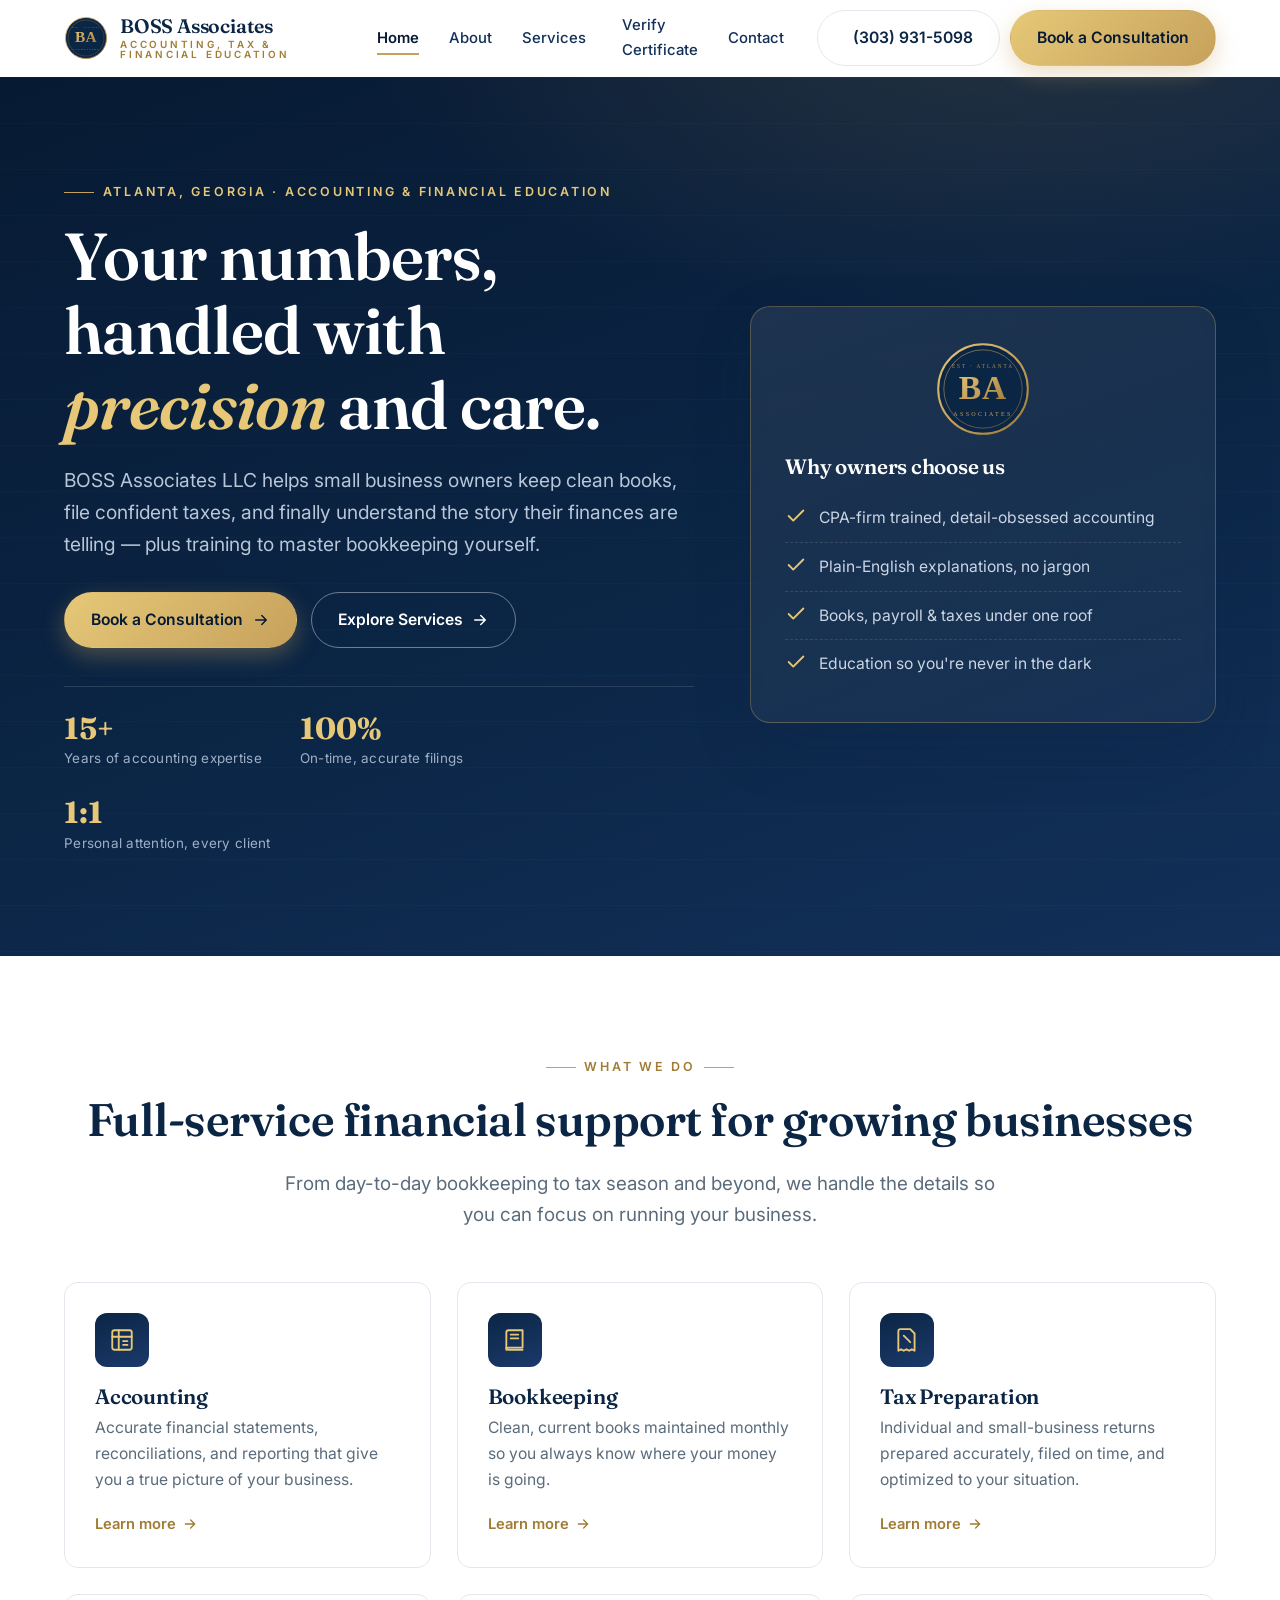
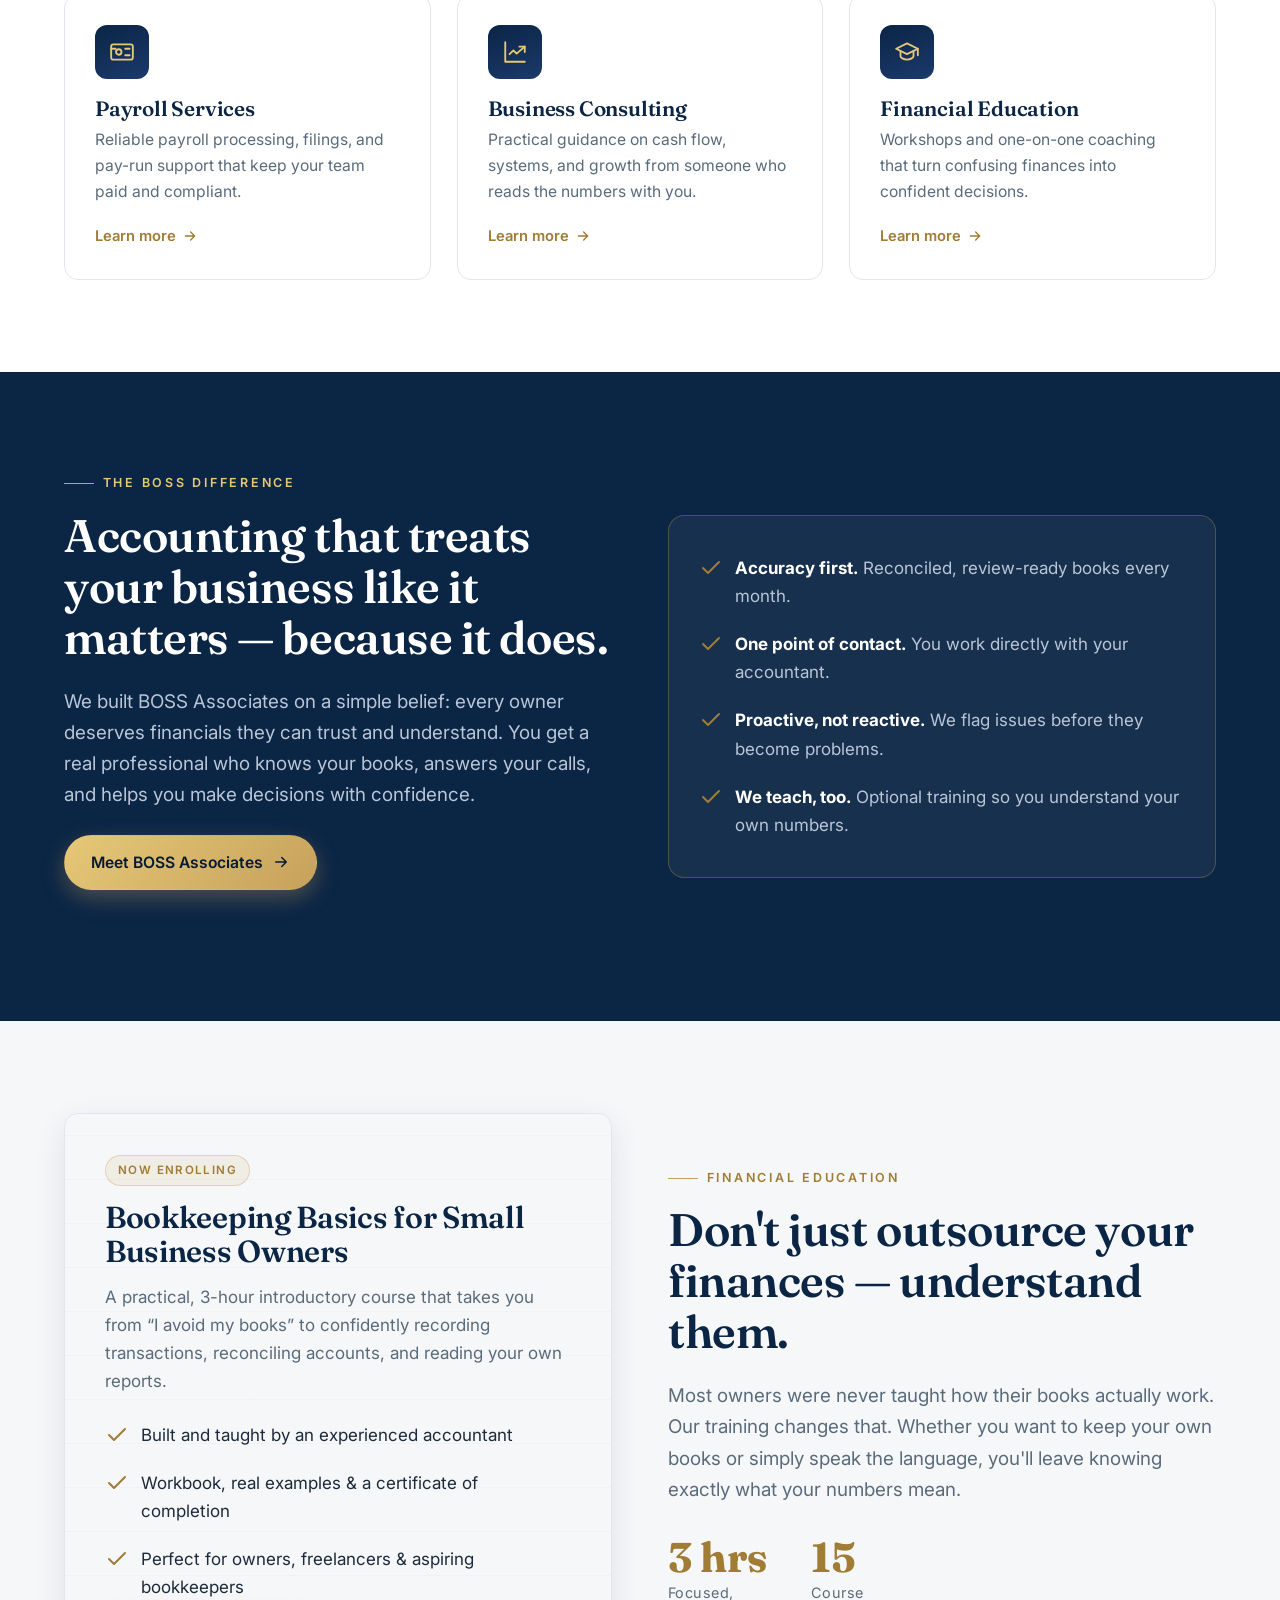
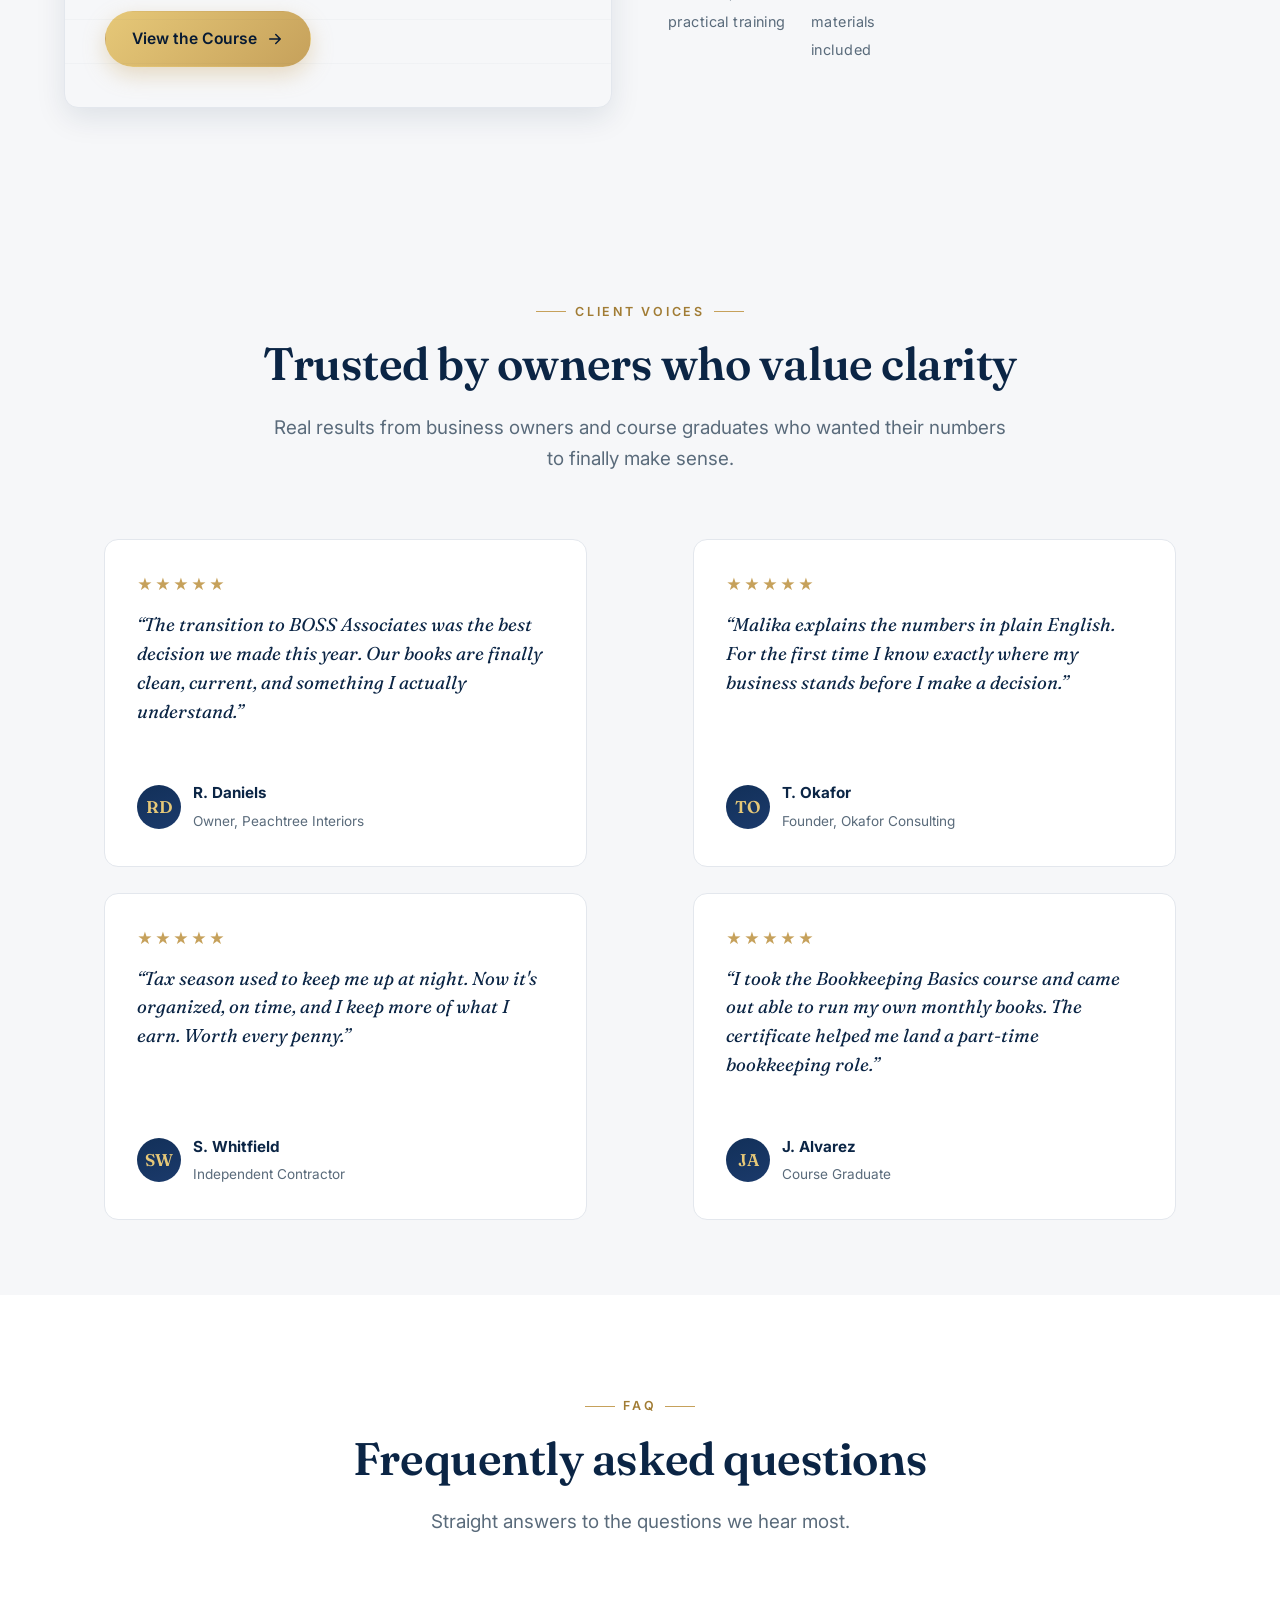
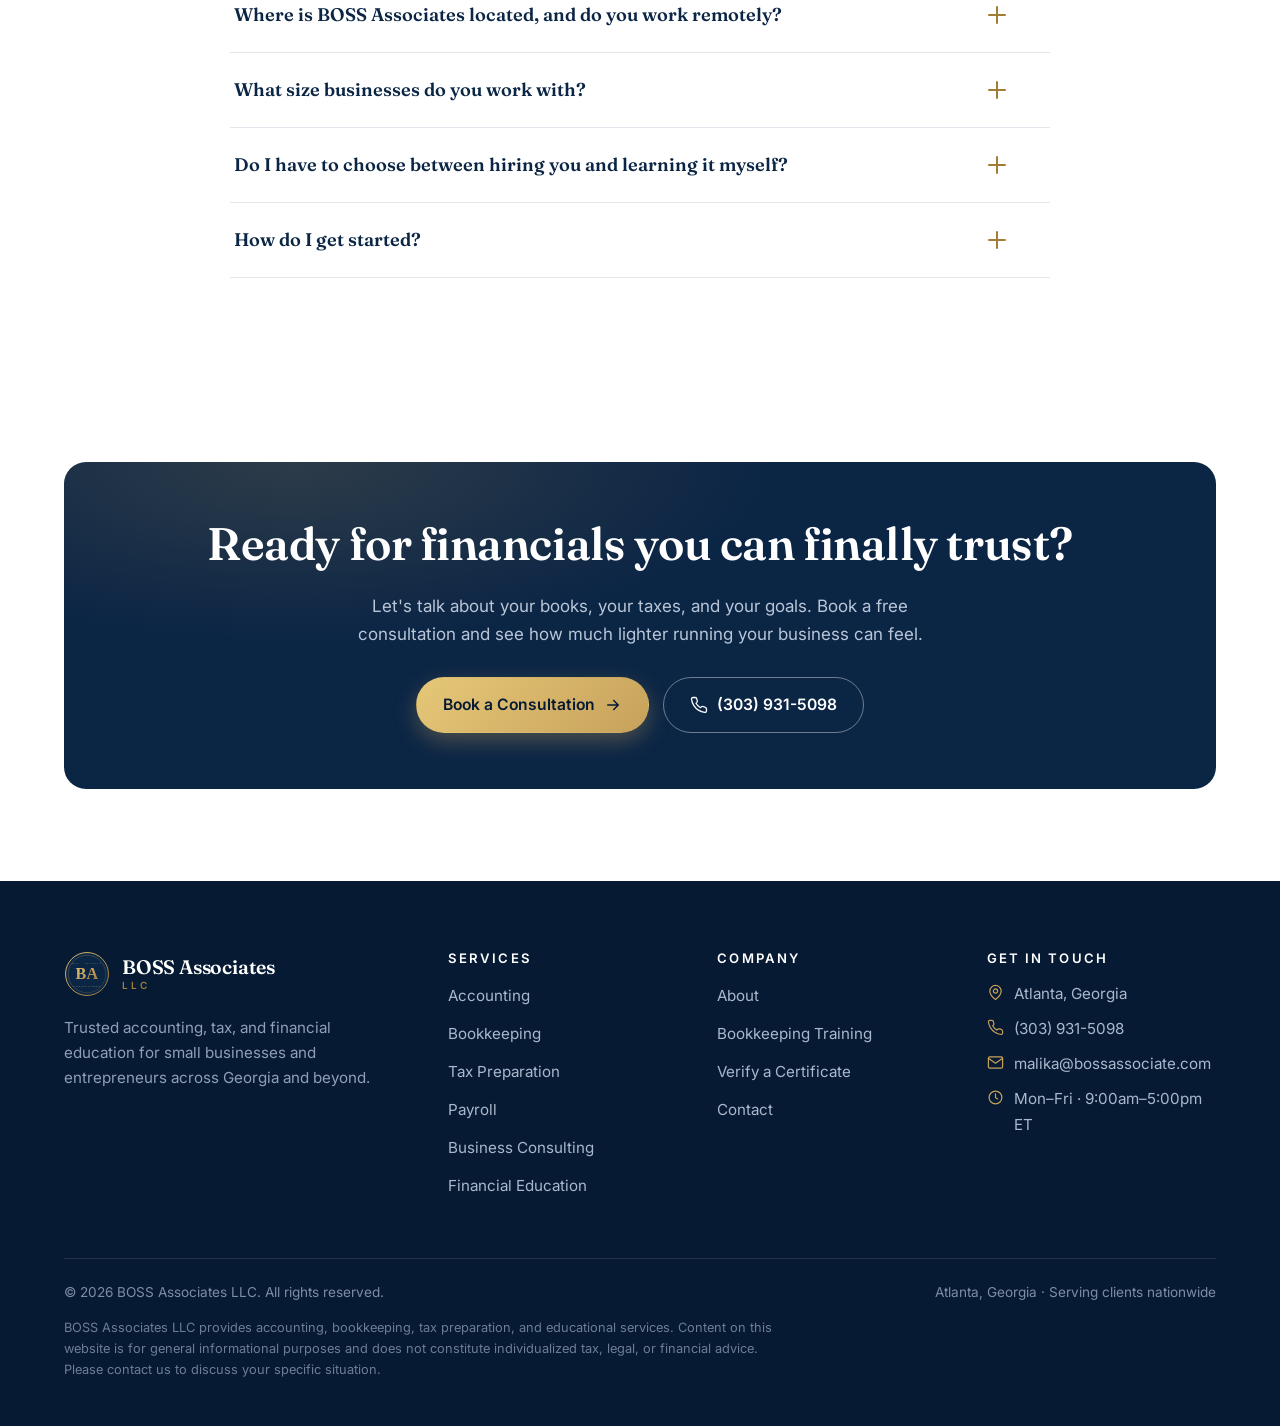
==== index.html @ b56e0b89 "Initial BOSS Associates website upload" ====
<!DOCTYPE html>
<html lang="en">
<head>
  <meta charset="UTF-8">
  <meta name="viewport" content="width=device-width, initial-scale=1">
  <title>BOSS Associates LLC | Accounting, Tax & Bookkeeping Training in Atlanta</title>
  <meta name="description" content="BOSS Associates LLC is an Atlanta-based accounting firm offering bookkeeping, tax preparation, payroll, business consulting, and hands-on bookkeeping training for small business owners.">
  <link rel="canonical" href="https://www.bossassociate.com/">
  <meta name="theme-color" content="#0B2545">
  <meta property="og:type" content="website">
  <meta property="og:site_name" content="BOSS Associates LLC">
  <meta property="og:title" content="BOSS Associates LLC | Accounting, Tax & Bookkeeping Training in Atlanta">
  <meta property="og:description" content="BOSS Associates LLC is an Atlanta-based accounting firm offering bookkeeping, tax preparation, payroll, business consulting, and hands-on bookkeeping training for small business owners.">
  <meta property="og:url" content="https://www.bossassociate.com/">
  <meta name="twitter:card" content="summary">
  <link rel="icon" href="assets/favicon.svg" type="image/svg+xml">
  <link rel="preconnect" href="https://fonts.googleapis.com">
  <link rel="preconnect" href="https://fonts.gstatic.com" crossorigin>
  <link href="https://fonts.googleapis.com/css2?family=Fraunces:ital,opsz,wght@0,9..144,400;0,9..144,500;0,9..144,600;1,9..144,500;1,9..144,600&family=Inter:wght@400;500;600;700&display=swap" rel="stylesheet">
  <link rel="stylesheet" href="css/styles.css">
  <script type="application/ld+json">{"@context":"https://schema.org","@type":"AccountingService","name":"BOSS Associates LLC","description":"Accounting, bookkeeping, tax preparation, payroll, and financial education for small businesses.","areaServed":"US","address":{"@type":"PostalAddress","addressLocality":"Atlanta","addressRegion":"GA","addressCountry":"US"},"email":"malika@bossassociate.com","telephone":"(303) 931-5098","url":"https://www.bossassociate.com","priceRange":"$$"}</script>
</head>
<body>
  <a class="skip" href="#main">Skip to content</a>
  <header class="site-header">
    <div class="wrap nav">
      <a class="brand" href="index.html" aria-label="BOSS Associates LLC home">
        <img class="brand__mark" src="assets/logo.svg" alt="">
        <span class="brand__name">BOSS Associates<span>Accounting, Tax & Financial Education</span></span>
      </a>
      <nav class="nav__links" aria-label="Primary">
        <a href="index.html" aria-current="page">Home</a>
        <a href="about.html">About</a>
        <div class="has-dropdown">
          <button class="nav__drop" aria-haspopup="true" aria-expanded="false">Services <svg viewBox="0 0 24 24" fill="none" stroke="currentColor" stroke-width="2" stroke-linecap="round" stroke-linejoin="round"><path d="m6 9 6 6 6-6"/></svg></button>
          <div class="dropdown">
            <a href="services.html"><b>All Services</b><small>Overview of everything we do</small></a><a href="tax-preparation.html"><b>Tax Preparation</b><small>Individual & small-business filing</small></a><a href="accounting.html"><b>Accounting</b><small>Statements, reconciliations, reporting</small></a><a href="bookkeeping.html"><b>Bookkeeping</b><small>Clean, current, monthly books</small></a><a href="bookkeeping-training.html"><b>Bookkeeping Training</b><small>Learn the skill yourself</small></a>
          </div>
        </div>
        <a href="certificate-verification.html">Verify Certificate</a>
        <a href="contact.html">Contact</a>
      </nav>
      <div class="nav__cta">
        <a class="btn btn--ghost" href="tel:+13039315098"><svg viewBox="0 0 24 24" fill="none" stroke="currentColor" stroke-width="1.7" stroke-linecap="round" stroke-linejoin="round"><path d="M22 16.9v3a2 2 0 0 1-2.2 2 19.8 19.8 0 0 1-8.6-3.1 19.5 19.5 0 0 1-6-6A19.8 19.8 0 0 1 2 4.2 2 2 0 0 1 4 2h3a2 2 0 0 1 2 1.7c.1.9.4 1.8.7 2.7a2 2 0 0 1-.5 2.1L8 9.6a16 16 0 0 0 6 6l1.1-1.1a2 2 0 0 1 2.1-.5c.9.3 1.8.6 2.7.7a2 2 0 0 1 1.7 2z"/></svg> (303) 931-5098</a>
        <a class="btn btn--gold" href="contact.html">Book a Consultation</a>
      </div>
      <button class="menu-btn" aria-label="Menu" aria-expanded="false"><span></span></button>
    </div>
  </header>
  <main id="main" tabindex="-1">
  <section class="hero">
    <div class="hero__grid"></div>
    <div class="wrap">
      <div class="hero__inner">
        <div>
          <span class="eyebrow hero__eyebrow reveal">Atlanta, Georgia · Accounting &amp; Financial Education</span>
          <h1 class="reveal d1">Your numbers, handled with <em>precision</em> and care.</h1>
          <p class="hero__sub reveal d2">BOSS Associates LLC helps small business owners keep clean books, file confident taxes, and finally understand the story their finances are telling &mdash; plus training to master bookkeeping yourself.</p>
          <div class="hero__cta reveal d3">
            <a class="btn btn--gold" href="contact.html">Book a Consultation <svg viewBox="0 0 24 24" fill="none" stroke="currentColor" stroke-width="2" stroke-linecap="round" stroke-linejoin="round"><path d="M5 12h14M13 6l6 6-6 6"/></svg></a>
            <a class="btn btn--outline" href="services.html">Explore Services <svg viewBox="0 0 24 24" fill="none" stroke="currentColor" stroke-width="2" stroke-linecap="round" stroke-linejoin="round"><path d="M5 12h14M13 6l6 6-6 6"/></svg></a>
          </div>
          <div class="hero__trust reveal d4">
            <div class="stat"><b>15+</b><span>Years of accounting expertise</span></div>
            <div class="stat"><b>100%</b><span>On-time, accurate filings</span></div>
            <div class="stat"><b>1:1</b><span>Personal attention, every client</span></div>
          </div>
        </div>
        <aside class="hero__card reveal d2">
          <div class="seal"><svg width="120" height="120" viewBox="0 0 120 120" fill="none" xmlns="http://www.w3.org/2000/svg" role="img" aria-label="BOSS Associates crest">
  <defs>
    <linearGradient id="goldGrad" x1="0" y1="0" x2="1" y2="1">
      <stop offset="0" stop-color="#E6C878"/>
      <stop offset="0.5" stop-color="#C6A15B"/>
      <stop offset="1" stop-color="#9C7A34"/>
    </linearGradient>
  </defs>
  <!-- Seal outer ring -->
  <circle cx="60" cy="60" r="56" fill="#0B2545"/>
  <circle cx="60" cy="60" r="56" fill="none" stroke="url(#goldGrad)" stroke-width="2.5"/>
  <circle cx="60" cy="60" r="49" fill="none" stroke="url(#goldGrad)" stroke-width="1" opacity="0.6"/>
  <!-- Ledger rule lines -->
  <line x1="24" y1="44" x2="96" y2="44" stroke="url(#goldGrad)" stroke-width="0.9" opacity="0.35"/>
  <line x1="24" y1="78" x2="96" y2="78" stroke="url(#goldGrad)" stroke-width="0.9" opacity="0.35"/>
  <!-- Monogram BA -->
  <text x="60" y="72" text-anchor="middle" font-family="Georgia, 'Times New Roman', serif" font-size="42" font-weight="700" letter-spacing="1" fill="url(#goldGrad)">BA</text>
  <!-- Microtype -->
  <text x="60" y="94" text-anchor="middle" font-family="Georgia, serif" font-size="7.5" letter-spacing="3" fill="#C6A15B">ASSOCIATES</text>
  <text x="60" y="34" text-anchor="middle" font-family="Georgia, serif" font-size="6.5" letter-spacing="2.5" fill="#C6A15B" opacity="0.85">EST · ATLANTA</text>
</svg>
</div>
          <h3>Why owners choose us</h3>
          <ul class="hero__list">
            <li><span class="tick"><svg viewBox="0 0 24 24" fill="none" stroke="currentColor" stroke-width="2" stroke-linecap="round" stroke-linejoin="round"><path d="m20 6-11 11-5-5"/></svg></span> CPA-firm trained, detail-obsessed accounting</li>
            <li><span class="tick"><svg viewBox="0 0 24 24" fill="none" stroke="currentColor" stroke-width="2" stroke-linecap="round" stroke-linejoin="round"><path d="m20 6-11 11-5-5"/></svg></span> Plain-English explanations, no jargon</li>
            <li><span class="tick"><svg viewBox="0 0 24 24" fill="none" stroke="currentColor" stroke-width="2" stroke-linecap="round" stroke-linejoin="round"><path d="m20 6-11 11-5-5"/></svg></span> Books, payroll &amp; taxes under one roof</li>
            <li><span class="tick"><svg viewBox="0 0 24 24" fill="none" stroke="currentColor" stroke-width="2" stroke-linecap="round" stroke-linejoin="round"><path d="m20 6-11 11-5-5"/></svg></span> Education so you're never in the dark</li>
          </ul>
        </aside>
      </div>
    </div>
  </section>

  <section class="section">
    <div class="wrap">
      <div class="center" style="margin-bottom:52px">
        <span class="eyebrow reveal">What We Do</span>
        <h2 class="h2 reveal d1">Full-service financial support for growing businesses</h2>
        <p class="lead reveal d2">From day-to-day bookkeeping to tax season and beyond, we handle the details so you can focus on running your business.</p>
      </div>
      <div class="grid grid-3">
        
        <a class="card reveal d1" href="accounting.html" style="display:block">
          <div class="card__icon"><svg viewBox="0 0 24 24" fill="none" stroke="currentColor" stroke-width="1.7" stroke-linecap="round" stroke-linejoin="round"><rect x="3" y="3" width="18" height="18" rx="2"/><path d="M3 9h18M9 3v18"/><path d="M13 13h4M13 16.5h4"/></svg></div>
          <h3>Accounting</h3>
          <p>Accurate financial statements, reconciliations, and reporting that give you a true picture of your business.</p>
          <span class="card__link">Learn more <svg viewBox="0 0 24 24" fill="none" stroke="currentColor" stroke-width="2" stroke-linecap="round" stroke-linejoin="round"><path d="M5 12h14M13 6l6 6-6 6"/></svg></span>
        </a>
        <a class="card reveal d2" href="bookkeeping.html" style="display:block">
          <div class="card__icon"><svg viewBox="0 0 24 24" fill="none" stroke="currentColor" stroke-width="1.7" stroke-linecap="round" stroke-linejoin="round"><path d="M4 5a2 2 0 0 1 2-2h13v16H6a2 2 0 0 0-2 2z"/><path d="M4 19a2 2 0 0 0 2 2h13"/><path d="M8 7h7M8 10.5h7"/></svg></div>
          <h3>Bookkeeping</h3>
          <p>Clean, current books maintained monthly so you always know where your money is going.</p>
          <span class="card__link">Learn more <svg viewBox="0 0 24 24" fill="none" stroke="currentColor" stroke-width="2" stroke-linecap="round" stroke-linejoin="round"><path d="M5 12h14M13 6l6 6-6 6"/></svg></span>
        </a>
        <a class="card reveal d3" href="tax-preparation.html" style="display:block">
          <div class="card__icon"><svg viewBox="0 0 24 24" fill="none" stroke="currentColor" stroke-width="1.7" stroke-linecap="round" stroke-linejoin="round"><path d="M6 2h9l4 4v16l-2.5-1.5L14 22l-2.5-1.5L9 22l-2.5-1.5L4 22V4a2 2 0 0 1 2-2z"/><path d="M9 8l6 6M9.5 8.5h.01M14.5 13.5h.01"/></svg></div>
          <h3>Tax Preparation</h3>
          <p>Individual and small-business returns prepared accurately, filed on time, and optimized to your situation.</p>
          <span class="card__link">Learn more <svg viewBox="0 0 24 24" fill="none" stroke="currentColor" stroke-width="2" stroke-linecap="round" stroke-linejoin="round"><path d="M5 12h14M13 6l6 6-6 6"/></svg></span>
        </a>
        <a class="card reveal d1" href="services.html#payroll" style="display:block">
          <div class="card__icon"><svg viewBox="0 0 24 24" fill="none" stroke="currentColor" stroke-width="1.7" stroke-linecap="round" stroke-linejoin="round"><rect x="2" y="5" width="20" height="14" rx="2"/><circle cx="9" cy="12" r="2.5"/><path d="M15 9h4M15 15h4M2 9h4"/></svg></div>
          <h3>Payroll Services</h3>
          <p>Reliable payroll processing, filings, and pay-run support that keep your team paid and compliant.</p>
          <span class="card__link">Learn more <svg viewBox="0 0 24 24" fill="none" stroke="currentColor" stroke-width="2" stroke-linecap="round" stroke-linejoin="round"><path d="M5 12h14M13 6l6 6-6 6"/></svg></span>
        </a>
        <a class="card reveal d2" href="services.html#consulting" style="display:block">
          <div class="card__icon"><svg viewBox="0 0 24 24" fill="none" stroke="currentColor" stroke-width="1.7" stroke-linecap="round" stroke-linejoin="round"><path d="M3 3v18h18"/><path d="M7 14l3.5-3.5 3 3L21 7"/><path d="M16 7h5v5"/></svg></div>
          <h3>Business Consulting</h3>
          <p>Practical guidance on cash flow, systems, and growth from someone who reads the numbers with you.</p>
          <span class="card__link">Learn more <svg viewBox="0 0 24 24" fill="none" stroke="currentColor" stroke-width="2" stroke-linecap="round" stroke-linejoin="round"><path d="M5 12h14M13 6l6 6-6 6"/></svg></span>
        </a>
        <a class="card reveal d3" href="services.html#education" style="display:block">
          <div class="card__icon"><svg viewBox="0 0 24 24" fill="none" stroke="currentColor" stroke-width="1.7" stroke-linecap="round" stroke-linejoin="round"><path d="M22 9 12 4 2 9l10 5 10-5z"/><path d="M6 11v5c0 1 2.5 3 6 3s6-2 6-3v-5"/><path d="M22 9v6"/></svg></div>
          <h3>Financial Education</h3>
          <p>Workshops and one-on-one coaching that turn confusing finances into confident decisions.</p>
          <span class="card__link">Learn more <svg viewBox="0 0 24 24" fill="none" stroke="currentColor" stroke-width="2" stroke-linecap="round" stroke-linejoin="round"><path d="M5 12h14M13 6l6 6-6 6"/></svg></span>
        </a>
      </div>
    </div>
  </section>

  <section class="section section--navy">
    <div class="wrap">
      <div class="split">
        <div class="reveal">
          <span class="eyebrow">The BOSS Difference</span>
          <h2 class="h2">Accounting that treats your business like it matters &mdash; because it does.</h2>
          <p class="lead">We built BOSS Associates on a simple belief: every owner deserves financials they can trust and understand. You get a real professional who knows your books, answers your calls, and helps you make decisions with confidence.</p>
          <div class="hero__cta" style="margin-top:1.5rem">
            <a class="btn btn--gold" href="about.html">Meet BOSS Associates <svg viewBox="0 0 24 24" fill="none" stroke="currentColor" stroke-width="2" stroke-linecap="round" stroke-linejoin="round"><path d="M5 12h14M13 6l6 6-6 6"/></svg></a>
          </div>
        </div>
        <ul class="checklist reveal d2" style="background:rgba(255,255,255,.05);border:1px solid rgba(198,161,91,.3);border-radius:16px;padding:28px 30px">
          <li><span class="tick"><svg viewBox="0 0 24 24" fill="none" stroke="currentColor" stroke-width="2" stroke-linecap="round" stroke-linejoin="round"><path d="m20 6-11 11-5-5"/></svg></span><span><b style="color:#fff">Accuracy first.</b> <span style="color:#B9C6D8">Reconciled, review-ready books every month.</span></span></li>
          <li><span class="tick"><svg viewBox="0 0 24 24" fill="none" stroke="currentColor" stroke-width="2" stroke-linecap="round" stroke-linejoin="round"><path d="m20 6-11 11-5-5"/></svg></span><span><b style="color:#fff">One point of contact.</b> <span style="color:#B9C6D8">You work directly with your accountant.</span></span></li>
          <li><span class="tick"><svg viewBox="0 0 24 24" fill="none" stroke="currentColor" stroke-width="2" stroke-linecap="round" stroke-linejoin="round"><path d="m20 6-11 11-5-5"/></svg></span><span><b style="color:#fff">Proactive, not reactive.</b> <span style="color:#B9C6D8">We flag issues before they become problems.</span></span></li>
          <li><span class="tick"><svg viewBox="0 0 24 24" fill="none" stroke="currentColor" stroke-width="2" stroke-linecap="round" stroke-linejoin="round"><path d="m20 6-11 11-5-5"/></svg></span><span><b style="color:#fff">We teach, too.</b> <span style="color:#B9C6D8">Optional training so you understand your own numbers.</span></span></li>
        </ul>
      </div>
    </div>
  </section>

  <section class="section section--gray">
    <div class="wrap">
      <div class="split">
        <div class="media-frame reveal">
          <span class="tag">Now Enrolling</span>
          <h3 class="h2" style="font-size:1.9rem">Bookkeeping Basics for Small Business Owners</h3>
          <p style="color:var(--muted)">A practical, 3-hour introductory course that takes you from &ldquo;I avoid my books&rdquo; to confidently recording transactions, reconciling accounts, and reading your own reports.</p>
          <ul class="checklist">
            <li><span class="tick"><svg viewBox="0 0 24 24" fill="none" stroke="currentColor" stroke-width="2" stroke-linecap="round" stroke-linejoin="round"><path d="m20 6-11 11-5-5"/></svg></span> Built and taught by an experienced accountant</li>
            <li><span class="tick"><svg viewBox="0 0 24 24" fill="none" stroke="currentColor" stroke-width="2" stroke-linecap="round" stroke-linejoin="round"><path d="m20 6-11 11-5-5"/></svg></span> Workbook, real examples &amp; a certificate of completion</li>
            <li><span class="tick"><svg viewBox="0 0 24 24" fill="none" stroke="currentColor" stroke-width="2" stroke-linecap="round" stroke-linejoin="round"><path d="m20 6-11 11-5-5"/></svg></span> Perfect for owners, freelancers &amp; aspiring bookkeepers</li>
          </ul>
          <a class="btn btn--gold" href="bookkeeping-training.html">View the Course <svg viewBox="0 0 24 24" fill="none" stroke="currentColor" stroke-width="2" stroke-linecap="round" stroke-linejoin="round"><path d="M5 12h14M13 6l6 6-6 6"/></svg></a>
        </div>
        <div class="reveal d2">
          <span class="eyebrow">Financial Education</span>
          <h2 class="h2">Don't just outsource your finances &mdash; understand them.</h2>
          <p class="lead">Most owners were never taught how their books actually work. Our training changes that. Whether you want to keep your own books or simply speak the language, you'll leave knowing exactly what your numbers mean.</p>
          <div class="statband" style="margin-top:2rem;text-align:left">
            <div class="stat"><b style="color:var(--gold-deep)">3 hrs</b><span style="color:var(--muted)">Focused, practical training</span></div>
            <div class="stat"><b style="color:var(--gold-deep)">15</b><span style="color:var(--muted)">Course materials included</span></div>
          </div>
        </div>
      </div>
    </div>
  </section>

  
  <section class="section section--gray">
    <div class="wrap">
      <div class="center" style="margin-bottom:48px">
        <span class="eyebrow reveal">Client Voices</span>
        <h2 class="h2 reveal d1">Trusted by owners who value clarity</h2>
        <p class="lead reveal d2">Real results from business owners and course graduates who wanted their numbers to finally make sense.</p>
      </div>
      <div class="grid grid-2">
        
        <figure class="quote reveal d1">
          <div class="stars" aria-label="5 out of 5 stars">★★★★★</div>
          <blockquote>&ldquo;The transition to BOSS Associates was the best decision we made this year. Our books are finally clean, current, and something I actually understand.&rdquo;</blockquote>
          <figcaption>
            <span class="avatar">RD</span>
            <span class="who"><b>R. Daniels</b><span>Owner, Peachtree Interiors</span></span>
          </figcaption>
        </figure>
        <figure class="quote reveal d2">
          <div class="stars" aria-label="5 out of 5 stars">★★★★★</div>
          <blockquote>&ldquo;Malika explains the numbers in plain English. For the first time I know exactly where my business stands before I make a decision.&rdquo;</blockquote>
          <figcaption>
            <span class="avatar">TO</span>
            <span class="who"><b>T. Okafor</b><span>Founder, Okafor Consulting</span></span>
          </figcaption>
        </figure>
        <figure class="quote reveal d3">
          <div class="stars" aria-label="5 out of 5 stars">★★★★★</div>
          <blockquote>&ldquo;Tax season used to keep me up at night. Now it's organized, on time, and I keep more of what I earn. Worth every penny.&rdquo;</blockquote>
          <figcaption>
            <span class="avatar">SW</span>
            <span class="who"><b>S. Whitfield</b><span>Independent Contractor</span></span>
          </figcaption>
        </figure>
        <figure class="quote reveal d4">
          <div class="stars" aria-label="5 out of 5 stars">★★★★★</div>
          <blockquote>&ldquo;I took the Bookkeeping Basics course and came out able to run my own monthly books. The certificate helped me land a part-time bookkeeping role.&rdquo;</blockquote>
          <figcaption>
            <span class="avatar">JA</span>
            <span class="who"><b>J. Alvarez</b><span>Course Graduate</span></span>
          </figcaption>
        </figure>
      </div>
    </div>
  </section>

  
  <section class="section">
    <div class="wrap">
      <div class="center" style="margin-bottom:40px">
        <span class="eyebrow reveal">FAQ</span>
        <h2 class="h2 reveal d1">Frequently asked questions</h2>
        <p class="lead reveal d2">Straight answers to the questions we hear most.</p>
      </div>
      <div class="faq reveal d1">
        
        <details class="faq__item reveal">
          <summary class="faq__q">Where is BOSS Associates located, and do you work remotely?<span class="plus" aria-hidden="true"></span></summary>
          <div class="faq__a"><p>We're based in Atlanta, Georgia, and serve clients both locally and nationwide. Most bookkeeping, accounting, and tax work is handled securely online, with calls and video meetings whenever you'd like to talk things through.</p></div>
        </details>
        <details class="faq__item reveal">
          <summary class="faq__q">What size businesses do you work with?<span class="plus" aria-hidden="true"></span></summary>
          <div class="faq__a"><p>We specialize in small businesses, solo entrepreneurs, freelancers, and contractors. If you're just getting organized or you've outgrown doing it yourself, we can meet you where you are.</p></div>
        </details>
        <details class="faq__item reveal">
          <summary class="faq__q">Do I have to choose between hiring you and learning it myself?<span class="plus" aria-hidden="true"></span></summary>
          <div class="faq__a"><p>Not at all. Many clients hire us for their books and taxes while also taking our training so they understand what's happening. You can do one, the other, or both.</p></div>
        </details>
        <details class="faq__item reveal">
          <summary class="faq__q">How do I get started?<span class="plus" aria-hidden="true"></span></summary>
          <div class="faq__a"><p>Book a consultation and we'll talk through your situation, what you need, and how we can help. There's no obligation &mdash; just a clear next step.</p></div>
        </details>
      </div>
    </div>
  </section>

  
  <section class="section">
    <div class="wrap">
      <div class="ctaband reveal">
        <h2 class="h2">Ready for financials you can finally trust?</h2>
        <p>Let's talk about your books, your taxes, and your goals. Book a free consultation and see how much lighter running your business can feel.</p>
        <div class="btnrow">
          <a class="btn btn--gold" href="contact.html">Book a Consultation <svg viewBox="0 0 24 24" fill="none" stroke="currentColor" stroke-width="2" stroke-linecap="round" stroke-linejoin="round"><path d="M5 12h14M13 6l6 6-6 6"/></svg></a>
          <a class="btn btn--outline" href="tel:+13039315098"><svg viewBox="0 0 24 24" fill="none" stroke="currentColor" stroke-width="1.7" stroke-linecap="round" stroke-linejoin="round"><path d="M22 16.9v3a2 2 0 0 1-2.2 2 19.8 19.8 0 0 1-8.6-3.1 19.5 19.5 0 0 1-6-6A19.8 19.8 0 0 1 2 4.2 2 2 0 0 1 4 2h3a2 2 0 0 1 2 1.7c.1.9.4 1.8.7 2.7a2 2 0 0 1-.5 2.1L8 9.6a16 16 0 0 0 6 6l1.1-1.1a2 2 0 0 1 2.1-.5c.9.3 1.8.6 2.7.7a2 2 0 0 1 1.7 2z"/></svg> (303) 931-5098</a>
        </div>
      </div>
    </div>
  </section>
  
  </main>
  <footer class="site-footer">
    <div class="wrap">
      <div class="footer-grid">
        <div>
          <div class="fbrand">
            <img class="mark" src="assets/logo.svg" alt="">
            <span class="brand__name">BOSS Associates<span>LLC</span></span>
          </div>
          <p class="fdesc">Trusted accounting, tax, and financial education for small businesses and entrepreneurs across Georgia and beyond.</p>
        </div>
        <div>
          <h4>Services</h4>
          <ul>
            <li><a href="accounting.html">Accounting</a></li>
            <li><a href="bookkeeping.html">Bookkeeping</a></li>
            <li><a href="tax-preparation.html">Tax Preparation</a></li>
            <li><a href="services.html#payroll">Payroll</a></li>
            <li><a href="services.html#consulting">Business Consulting</a></li>
            <li><a href="services.html#education">Financial Education</a></li>
          </ul>
        </div>
        <div>
          <h4>Company</h4>
          <ul>
            <li><a href="about.html">About</a></li>
            <li><a href="bookkeeping-training.html">Bookkeeping Training</a></li>
            <li><a href="certificate-verification.html">Verify a Certificate</a></li>
            <li><a href="contact.html">Contact</a></li>
          </ul>
        </div>
        <div>
          <h4>Get in touch</h4>
          <ul class="fcontact">
            <li><svg viewBox="0 0 24 24" fill="none" stroke="currentColor" stroke-width="1.7" stroke-linecap="round" stroke-linejoin="round"><path d="M20 10c0 6-8 12-8 12s-8-6-8-12a8 8 0 0 1 16 0z"/><circle cx="12" cy="10" r="3"/></svg><span>Atlanta, Georgia</span></li>
            <li><svg viewBox="0 0 24 24" fill="none" stroke="currentColor" stroke-width="1.7" stroke-linecap="round" stroke-linejoin="round"><path d="M22 16.9v3a2 2 0 0 1-2.2 2 19.8 19.8 0 0 1-8.6-3.1 19.5 19.5 0 0 1-6-6A19.8 19.8 0 0 1 2 4.2 2 2 0 0 1 4 2h3a2 2 0 0 1 2 1.7c.1.9.4 1.8.7 2.7a2 2 0 0 1-.5 2.1L8 9.6a16 16 0 0 0 6 6l1.1-1.1a2 2 0 0 1 2.1-.5c.9.3 1.8.6 2.7.7a2 2 0 0 1 1.7 2z"/></svg><a href="tel:+13039315098">(303) 931-5098</a></li>
            <li><svg viewBox="0 0 24 24" fill="none" stroke="currentColor" stroke-width="1.7" stroke-linecap="round" stroke-linejoin="round"><rect x="2" y="4" width="20" height="16" rx="2"/><path d="m2 6 10 7L22 6"/></svg><a href="mailto:malika@bossassociate.com">malika@bossassociate.com</a></li>
            <li><svg viewBox="0 0 24 24" fill="none" stroke="currentColor" stroke-width="1.7" stroke-linecap="round" stroke-linejoin="round"><circle cx="12" cy="12" r="9"/><path d="M12 7v5l3 2"/></svg><span>Mon–Fri · 9:00am–5:00pm ET</span></li>
          </ul>
        </div>
      </div>
      <div class="footer-bottom">
        <span>&copy; <span id="year">2026</span> BOSS Associates LLC. All rights reserved.</span>
        <span>Atlanta, Georgia · Serving clients nationwide</span>
      </div>
      <p class="disclaimer">BOSS Associates LLC provides accounting, bookkeeping, tax preparation, and educational services. Content on this website is for general informational purposes and does not constitute individualized tax, legal, or financial advice. Please contact us to discuss your specific situation.</p>
    </div>
  </footer>
  <script src="js/main.js"></script>
</body>
</html>
---- css/styles.css ----
/* =========================================================
   BOSS Associates LLC — Design System
   Palette: Navy / Gold / White / Light Gray
   Type: Fraunces (display) + Inter (body/UI)
   ========================================================= */

:root {
  /* Navy */
  --navy-900: #071A33;
  --navy-800: #0B2545;   /* primary */
  --navy-700: #123059;
  --navy-600: #1B3A6B;
  --ink:      #1C2A3A;   /* body text on light */

  /* Gold */
  --gold:      #C6A15B;
  --gold-lite: #E6C878;
  --gold-deep: #A17C34;  /* gold text on white (AA-ish) */

  /* Neutrals */
  --white:   #FFFFFF;
  --gray-50: #F6F7F9;
  --gray-100:#EEF1F5;
  --gray-200:#E3E7ED;
  --border:  #E3E7ED;
  --muted:   #5A6B7B;

  /* Type */
  --font-display: "Fraunces", Georgia, "Times New Roman", serif;
  --font-body: "Inter", -apple-system, BlinkMacSystemFont, "Segoe UI", Roboto, sans-serif;

  /* Layout */
  --wrap: 1200px;
  --wrap-narrow: 860px;
  --radius: 14px;
  --radius-sm: 10px;
  --shadow-sm: 0 1px 2px rgba(11,37,69,.06), 0 4px 14px rgba(11,37,69,.05);
  --shadow-md: 0 10px 30px rgba(11,37,69,.10);
  --shadow-lg: 0 24px 60px rgba(11,37,69,.16);
  --ease: cubic-bezier(.22,.61,.36,1);

  --header-h: 76px;
}

/* ---------- Reset ---------- */
*,*::before,*::after { box-sizing: border-box; }
html { scroll-behavior: smooth; -webkit-text-size-adjust: 100%; }
@media (prefers-reduced-motion: reduce) {
  html { scroll-behavior: auto; }
  *,*::before,*::after { animation-duration:.001ms !important; animation-iteration-count:1 !important; transition-duration:.001ms !important; }
}
body {
  margin: 0;
  font-family: var(--font-body);
  color: var(--ink);
  background: var(--white);
  line-height: 1.65;
  font-size: 17px;
  -webkit-font-smoothing: antialiased;
  text-rendering: optimizeLegibility;
}
img, svg { max-width: 100%; display: block; }
a { color: inherit; text-decoration: none; }
button { font-family: inherit; cursor: pointer; }
ul { margin: 0; padding: 0; list-style: none; }
h1,h2,h3,h4 { font-family: var(--font-display); font-weight: 600; line-height: 1.12; color: var(--navy-800); margin: 0 0 .5em; letter-spacing: -.01em; }
p { margin: 0 0 1rem; }
:focus-visible { outline: 3px solid var(--gold); outline-offset: 3px; border-radius: 4px; }

/* ---------- Layout helpers ---------- */
.wrap { width: 100%; max-width: var(--wrap); margin-inline: auto; padding-inline: 24px; }
.narrow { max-width: var(--wrap-narrow); }
.section { padding: 92px 0; }
.section--tight { padding: 64px 0; }
.section--gray { background: var(--gray-50); }
.section--navy { background: var(--navy-800); color: #DCE4EF; }
.section--navy h2, .section--navy h3 { color: var(--white); }
.center { text-align: center; }

.eyebrow {
  font-family: var(--font-body);
  font-size: .78rem;
  font-weight: 600;
  letter-spacing: .22em;
  text-transform: uppercase;
  color: var(--gold-deep);
  display: inline-flex;
  align-items: center;
  gap: .7em;
  margin-bottom: 1rem;
}
.eyebrow::before { content:""; width: 30px; height: 1px; background: var(--gold); display:inline-block; }
.section--navy .eyebrow { color: var(--gold-lite); }
.center .eyebrow { justify-content: center; }
.center .eyebrow::after { content:""; width: 30px; height: 1px; background: var(--gold); display:inline-block; }

.h1 { font-size: clamp(2.4rem, 5vw, 3.9rem); }
.h2 { font-size: clamp(1.9rem, 3.6vw, 2.85rem); }
.lead { font-size: 1.18rem; color: var(--muted); max-width: 62ch; }
.center .lead { margin-inline: auto; }
.section--navy .lead { color: #B9C6D8; }

/* ---------- Buttons ---------- */
.btn {
  display: inline-flex; align-items: center; gap: .55em;
  padding: 14px 26px; border-radius: 999px; font-weight: 600; font-size: .98rem;
  border: 1.5px solid transparent; transition: transform .25s var(--ease), box-shadow .25s var(--ease), background .25s, color .25s, border-color .25s;
  white-space: nowrap;
}
.btn svg { width: 18px; height: 18px; }
.btn--gold { background: linear-gradient(135deg, var(--gold-lite), var(--gold)); color: var(--navy-900); box-shadow: 0 8px 22px rgba(198,161,91,.35); }
.btn--gold:hover { transform: translateY(-2px); box-shadow: 0 12px 28px rgba(198,161,91,.45); }
.btn--navy { background: var(--navy-800); color: #fff; }
.btn--navy:hover { background: var(--navy-700); transform: translateY(-2px); }
.btn--outline { border-color: rgba(255,255,255,.4); color: #fff; }
.btn--outline:hover { border-color: var(--gold); color: var(--gold-lite); }
.btn--ghost { border-color: var(--border); color: var(--navy-800); background: #fff; }
.btn--ghost:hover { border-color: var(--gold); color: var(--gold-deep); transform: translateY(-2px); }

/* ---------- Header / Nav ---------- */
.site-header {
  position: sticky; top: 0; z-index: 100;
  background: rgba(255,255,255,.9);
  backdrop-filter: saturate(160%) blur(12px);
  border-bottom: 1px solid transparent;
  transition: box-shadow .3s, border-color .3s, background .3s;
}
.site-header.scrolled { box-shadow: var(--shadow-sm); border-color: var(--border); }
.nav {
  display: flex; align-items: center; gap: 20px;
  height: var(--header-h);
}
.brand { display: flex; align-items: center; gap: 12px; margin-right: auto; }
.brand__mark { width: 44px; height: 44px; flex: none; }
.brand__name { font-family: var(--font-display); font-weight: 600; font-size: 1.22rem; color: var(--navy-800); line-height: 1.05; letter-spacing: -.01em; }
.brand__name span { display: block; font-family: var(--font-body); font-size: .62rem; letter-spacing: .28em; text-transform: uppercase; color: var(--gold-deep); font-weight: 600; margin-top: 2px; }

.nav__links { display: flex; align-items: center; gap: 4px; }
.nav__links a {
  padding: 9px 13px; border-radius: 8px; font-size: .93rem; font-weight: 500; color: var(--navy-700);
  position: relative; transition: color .2s, background .2s;
}
.nav__links a::after {
  content:""; position:absolute; left:13px; right:13px; bottom:4px; height:2px; background: var(--gold);
  transform: scaleX(0); transform-origin: left; transition: transform .25s var(--ease);
}
.nav__links a:hover { color: var(--navy-900); }
.nav__links a:hover::after,
.nav__links a[aria-current="page"]::after { transform: scaleX(1); }
.nav__links a[aria-current="page"] { color: var(--navy-900); font-weight: 600; }

.nav__cta { display: flex; align-items: center; gap: 10px; }
.nav__toggle { display: none; }

/* Mobile menu */
.menu-btn {
  display: none; width: 46px; height: 46px; border: 1px solid var(--border); border-radius: 10px;
  background: #fff; align-items: center; justify-content: center; flex: none;
}
.menu-btn span, .menu-btn span::before, .menu-btn span::after {
  content:""; display:block; width: 20px; height: 2px; background: var(--navy-800); border-radius: 2px; transition: transform .3s, opacity .2s; position: relative;
}
.menu-btn span::before { position:absolute; top:-6px; }
.menu-btn span::after  { position:absolute; top:6px; }
body.menu-open .menu-btn span { background: transparent; }
body.menu-open .menu-btn span::before { transform: translateY(6px) rotate(45deg); }
body.menu-open .menu-btn span::after  { transform: translateY(-6px) rotate(-45deg); }

@media (max-width: 940px) {
  .menu-btn { display: inline-flex; }
  .nav__links, .nav__cta {
    position: fixed; left: 0; right: 0; top: var(--header-h);
    flex-direction: column; align-items: stretch; gap: 6px;
    background: #fff; padding: 18px 24px; border-bottom: 1px solid var(--border);
    transform: translateY(-14px); opacity: 0; pointer-events: none; transition: transform .3s var(--ease), opacity .3s;
  }
  .nav__cta { top: auto; box-shadow: var(--shadow-md); padding-top: 8px; }
  .nav__links a { padding: 13px 12px; border-radius: 10px; font-size: 1.02rem; }
  .nav__links a::after { display: none; }
  .nav__links a:hover, .nav__links a[aria-current="page"] { background: var(--gray-50); }
  .nav__cta .btn { justify-content: center; }
  body.menu-open .nav__links { transform: translateY(0); opacity: 1; pointer-events: auto; }
  body.menu-open .nav__cta {
    transform: translateY(0); opacity: 1; pointer-events: auto;
    top: auto; position: fixed; left:0; right:0; bottom: 0;
  }
}

/* ---------- Hero ---------- */
.hero {
  position: relative; overflow: hidden;
  background:
    radial-gradient(1200px 600px at 78% -10%, rgba(198,161,91,.16), transparent 55%),
    linear-gradient(160deg, var(--navy-900), var(--navy-800) 55%, var(--navy-700));
  color: #E6EDF6;
}
.hero__grid { position:absolute; inset:0; opacity:.5;
  background-image: linear-gradient(rgba(255,255,255,.035) 1px, transparent 1px);
  background-size: 100% 46px; pointer-events:none;
}
.hero .wrap { position: relative; z-index: 2; }
.hero__inner { display: grid; grid-template-columns: 1.15fr .85fr; gap: 56px; align-items: center; padding: 96px 0 100px; }
.hero__eyebrow { color: var(--gold-lite); }
.hero h1 { color: #fff; font-size: clamp(2.5rem, 5.4vw, 4.15rem); margin-bottom: .35em; }
.hero h1 em { font-style: italic; color: var(--gold-lite); }
.hero__sub { font-size: 1.2rem; color: #B9C6D8; max-width: 54ch; margin-bottom: 2rem; }
.hero__cta { display: flex; flex-wrap: wrap; gap: 14px; margin-bottom: 2.4rem; }
.hero__trust { display: flex; flex-wrap: wrap; gap: 26px 38px; padding-top: 1.6rem; border-top: 1px solid rgba(255,255,255,.12); }
.hero__trust .stat b { font-family: var(--font-display); font-size: 1.9rem; color: var(--gold-lite); display:block; line-height:1; }
.hero__trust .stat span { font-size: .84rem; color: #9FB0C6; letter-spacing: .02em; }

/* Hero seal card */
.hero__card {
  position: relative; background: linear-gradient(160deg, rgba(255,255,255,.08), rgba(255,255,255,.03));
  border: 1px solid rgba(198,161,91,.35); border-radius: 20px; padding: 34px; backdrop-filter: blur(6px);
  box-shadow: var(--shadow-lg);
}
.hero__card h3 { color: #fff; font-size: 1.3rem; margin-bottom: 1rem; }
.hero__card .seal { width: 96px; height: 96px; margin: 0 auto 18px; }
.hero__list li { display: flex; gap: 12px; align-items: flex-start; padding: 11px 0; border-bottom: 1px dashed rgba(255,255,255,.12); color: #CBD6E4; font-size: .98rem; }
.hero__list li:last-child { border-bottom: none; }
.hero__list .tick { flex: none; width: 22px; height: 22px; color: var(--gold-lite); }

@media (max-width: 900px) {
  .hero__inner { grid-template-columns: 1fr; gap: 40px; padding: 66px 0 74px; }
  .hero__card { max-width: 480px; }
}

/* ---------- Page hero (interior) ---------- */
.pagehero {
  background:
    radial-gradient(900px 400px at 85% -20%, rgba(198,161,91,.14), transparent 60%),
    linear-gradient(160deg, var(--navy-900), var(--navy-800));
  color: #E6EDF6; padding: 118px 0 72px; position: relative; overflow: hidden;
}
.pagehero__grid { position:absolute; inset:0; opacity:.4;
  background-image: linear-gradient(rgba(255,255,255,.04) 1px, transparent 1px); background-size: 100% 44px; }
.pagehero .wrap { position: relative; z-index: 2; }
.pagehero h1 { color: #fff; font-size: clamp(2.2rem, 4.6vw, 3.5rem); }
.pagehero p { color: #B9C6D8; font-size: 1.16rem; max-width: 60ch; }
.crumbs { font-size: .82rem; letter-spacing: .04em; color: #93A4BC; margin-bottom: 1.2rem; }
.crumbs a:hover { color: var(--gold-lite); }
.crumbs span { color: var(--gold); }

/* ---------- Cards / grids ---------- */
.grid { display: grid; gap: 26px; }
.grid-2 { grid-template-columns: repeat(2, 1fr); }
.grid-3 { grid-template-columns: repeat(3, 1fr); }
.grid-4 { grid-template-columns: repeat(4, 1fr); }
@media (max-width: 980px){ .grid-3,.grid-4 { grid-template-columns: repeat(2,1fr);} }
@media (max-width: 640px){ .grid-2,.grid-3,.grid-4 { grid-template-columns: 1fr; } }

.card {
  background: #fff; border: 1px solid var(--border); border-radius: var(--radius); padding: 30px;
  transition: transform .3s var(--ease), box-shadow .3s var(--ease), border-color .3s;
  position: relative; height: 100%;
}
.card:hover { transform: translateY(-5px); box-shadow: var(--shadow-md); border-color: rgba(198,161,91,.5); }
.card__icon {
  width: 54px; height: 54px; border-radius: 12px; display: grid; place-items: center; margin-bottom: 18px;
  background: linear-gradient(160deg, var(--navy-800), var(--navy-600)); color: var(--gold-lite);
}
.card__icon svg { width: 26px; height: 26px; }
.card h3 { font-size: 1.3rem; margin-bottom: .45rem; }
.card p { color: var(--muted); font-size: .98rem; margin-bottom: 1rem; }
.card__link { font-weight: 600; font-size: .92rem; color: var(--gold-deep); display: inline-flex; align-items: center; gap: 6px; }
.card__link svg { width: 16px; height: 16px; transition: transform .25s var(--ease); }
.card:hover .card__link svg { transform: translateX(4px); }
.card--gray { background: var(--gray-50); }

/* Feature list with ticks */
.checklist li { display:flex; gap: 12px; align-items:flex-start; padding: 10px 0; }
.checklist .tick { flex:none; width: 24px; height: 24px; color: var(--gold-deep); margin-top: 2px; }
.checklist li b { color: var(--navy-800); }

/* Split content */
.split { display: grid; grid-template-columns: 1fr 1fr; gap: 56px; align-items: center; }
@media (max-width: 900px){ .split { grid-template-columns: 1fr; gap: 36px; } }
.media-frame {
  border-radius: var(--radius); overflow: hidden; border: 1px solid var(--border); background: var(--gray-50);
  box-shadow: var(--shadow-md); padding: 40px; position: relative;
}
.media-frame::before { content:""; position:absolute; inset:0; background:
  repeating-linear-gradient(0deg, transparent, transparent 43px, rgba(11,37,69,.05) 44px); pointer-events:none; }

/* Stat band */
.statband { display:grid; grid-template-columns: repeat(4,1fr); gap: 24px; text-align:center; }
@media (max-width: 720px){ .statband { grid-template-columns: repeat(2,1fr); } }
.statband .stat b { font-family: var(--font-display); font-size: 2.6rem; color: var(--gold-lite); display:block; line-height:1; }
.statband .stat span { color:#9FB0C6; font-size:.9rem; letter-spacing:.03em; }

/* Process steps (numbered — genuine sequence) */
.steps { counter-reset: step; display: grid; gap: 20px; }
.step { display: grid; grid-template-columns: auto 1fr; gap: 20px; align-items: start;
  background:#fff; border:1px solid var(--border); border-radius: var(--radius); padding: 24px 28px; }
.step__num { counter-increment: step; width: 46px; height:46px; border-radius: 50%; flex:none;
  display:grid; place-items:center; font-family: var(--font-display); font-weight:600; font-size:1.15rem;
  background: var(--navy-800); color: var(--gold-lite); }
.step__num::before { content: counter(step, decimal-leading-zero); }
.step h4 { font-size: 1.12rem; margin-bottom: .25rem; }
.step p { color: var(--muted); margin:0; font-size:.96rem; }

/* ---------- Testimonials ---------- */
.quote {
  background:#fff; border:1px solid var(--border); border-radius: var(--radius); padding: 32px; height:100%;
  display:flex; flex-direction:column;
}
.quote .stars { color: var(--gold); letter-spacing:2px; margin-bottom: 14px; font-size:.95rem; }
.quote blockquote { font-family: var(--font-display); font-size: 1.16rem; line-height:1.55; color: var(--navy-800); margin:0 0 20px; font-style: italic; }
.quote figcaption { margin-top:auto; display:flex; align-items:center; gap:12px; }
.quote .avatar { width:44px; height:44px; border-radius:50%; background:linear-gradient(160deg,var(--navy-700),var(--navy-600));
  color:var(--gold-lite); display:grid; place-items:center; font-family:var(--font-display); font-weight:600; flex:none; }
.quote .who b { display:block; color:var(--navy-800); font-family:var(--font-body); font-size:.95rem; }
.quote .who span { color:var(--muted); font-size:.85rem; }

/* ---------- FAQ ---------- */
.faq { max-width: 820px; margin-inline:auto; }
.faq__item { border-bottom: 1px solid var(--border); }
.faq__q {
  width:100%; text-align:left; background:none; border:none; padding: 22px 44px 22px 4px;
  font-family: var(--font-display); font-size: 1.14rem; font-weight:600; color: var(--navy-800);
  position:relative; display:flex; justify-content:space-between; gap:20px; align-items:center;
}
.faq__q .plus { position:relative; width:18px; height:18px; flex:none; }
.faq__q .plus::before, .faq__q .plus::after { content:""; position:absolute; background: var(--gold-deep); border-radius:2px; transition: transform .3s var(--ease); }
.faq__q .plus::before { top:8px; left:0; width:18px; height:2px; }
.faq__q .plus::after  { left:8px; top:0; width:2px; height:18px; }
.faq__item[open] .plus::after { transform: rotate(90deg); opacity:0; }
.faq__a { padding: 0 44px 24px 4px; color: var(--muted); }
.faq__a p { margin:0; }
/* details/summary */
details.faq__item summary { list-style:none; cursor:pointer; }
details.faq__item summary::-webkit-details-marker { display:none; }

/* ---------- CTA band ---------- */
.ctaband {
  background: radial-gradient(800px 300px at 20% 0%, rgba(198,161,91,.18), transparent 60%), var(--navy-800);
  color:#fff; border-radius: 22px; padding: 56px; text-align:center; position:relative; overflow:hidden;
}
.ctaband h2 { color:#fff; }
.ctaband p { color:#B9C6D8; max-width: 56ch; margin: 0 auto 1.8rem; }
.ctaband .btnrow { display:flex; gap:14px; justify-content:center; flex-wrap:wrap; }
@media (max-width:640px){ .ctaband { padding: 40px 26px; } }

/* ---------- Contact ---------- */
.contact-grid { display:grid; grid-template-columns: 1fr 1fr; gap: 48px; }
@media (max-width: 900px){ .contact-grid { grid-template-columns:1fr; } }
.field { margin-bottom: 18px; }
.field label { display:block; font-size:.86rem; font-weight:600; color: var(--navy-800); margin-bottom:6px; }
.field input, .field select, .field textarea {
  width:100%; padding: 13px 15px; border:1px solid var(--border); border-radius: 10px; font-family:inherit; font-size:1rem;
  background:#fff; color:var(--ink); transition: border-color .2s, box-shadow .2s;
}
.field input:focus, .field select:focus, .field textarea:focus { outline:none; border-color: var(--gold); box-shadow: 0 0 0 3px rgba(198,161,91,.18); }
.field textarea { min-height: 140px; resize: vertical; }
.form-note { font-size:.82rem; color:var(--muted); }
.info-card { background: var(--gray-50); border:1px solid var(--border); border-radius: var(--radius); padding: 30px; }
.info-row { display:flex; gap:16px; align-items:flex-start; padding: 16px 0; border-bottom:1px dashed var(--border); }
.info-row:last-child { border-bottom:none; }
.info-row .ic { width:44px; height:44px; border-radius:10px; flex:none; display:grid; place-items:center;
  background: var(--navy-800); color: var(--gold-lite); }
.info-row .ic svg { width:20px; height:20px; }
.info-row b { display:block; color:var(--navy-800); }
.info-row a, .info-row span { color: var(--muted); }
.info-row a:hover { color: var(--gold-deep); }

/* ---------- Certificate verify embed ---------- */
.verify-shell {
  border: 1px solid var(--border); border-radius: var(--radius); background:#fff; box-shadow: var(--shadow-sm);
  padding: 10px; min-height: 520px;
}
.verify-shell iframe { width:100%; min-height: 500px; border:0; border-radius: 10px; display:block; }
.verify-placeholder {
  min-height: 480px; border: 2px dashed var(--gold); border-radius: 10px; background: var(--gray-50);
  display:grid; place-items:center; text-align:center; padding: 40px;
}
.verify-placeholder .seal { width: 88px; height:88px; margin: 0 auto 20px; opacity:.9; }
.verify-placeholder code { background:#fff; border:1px solid var(--border); padding:2px 8px; border-radius:6px; font-size:.86rem; color: var(--navy-700); }

/* ---------- Footer ---------- */
.site-footer { background: var(--navy-900); color:#A9B8CC; padding: 70px 0 30px; }
.footer-grid { display:grid; grid-template-columns: 1.5fr 1fr 1fr 1fr; gap: 40px; }
@media (max-width: 900px){ .footer-grid { grid-template-columns: 1fr 1fr; gap:32px; } }
@media (max-width: 560px){ .footer-grid { grid-template-columns: 1fr; } }
.site-footer .brand__name { color:#fff; }
.site-footer .fbrand { display:flex; gap:12px; align-items:center; margin-bottom:18px; }
.site-footer .fbrand .mark { width:46px; height:46px; }
.site-footer h4 { color:#fff; font-family: var(--font-body); font-size:.82rem; letter-spacing:.16em; text-transform:uppercase; margin-bottom:16px; }
.site-footer ul li { margin-bottom:10px; }
.site-footer a { color:#A9B8CC; font-size:.95rem; transition:color .2s; }
.site-footer a:hover { color: var(--gold-lite); }
.site-footer .fdesc { font-size:.95rem; color:#8EA0B8; max-width: 34ch; }
.fcontact li { display:flex; gap:10px; align-items:flex-start; font-size:.95rem; margin-bottom:12px; }
.fcontact svg { width:17px; height:17px; color: var(--gold); flex:none; margin-top:3px; }
.footer-bottom {
  margin-top: 48px; padding-top: 22px; border-top:1px solid rgba(255,255,255,.1);
  display:flex; justify-content:space-between; gap:16px; flex-wrap:wrap; font-size:.85rem; color:#7C8EA6;
}
.footer-bottom a:hover { color: var(--gold-lite); }
.disclaimer { font-size:.8rem; color:#6C7E96; margin-top:14px; max-width: 90ch; }

/* ---------- Reveal animation ---------- */
.reveal { opacity:0; transform: translateY(22px); transition: opacity .7s var(--ease), transform .7s var(--ease); }
.reveal.in { opacity:1; transform:none; }
.reveal.d1 { transition-delay:.08s;} .reveal.d2{transition-delay:.16s;} .reveal.d3{transition-delay:.24s;} .reveal.d4{transition-delay:.32s;}
@media (prefers-reduced-motion: reduce){ .reveal { opacity:1; transform:none; } }

/* ---------- Misc ---------- */
.tag { display:inline-block; font-size:.72rem; font-weight:600; letter-spacing:.12em; text-transform:uppercase;
  color: var(--gold-deep); background: rgba(198,161,91,.12); border:1px solid rgba(198,161,91,.35);
  padding: 5px 12px; border-radius:999px; margin-bottom: 14px; }
.section--navy .tag { color: var(--gold-lite); background: rgba(198,161,91,.14); }
.rule { height:1px; background: var(--border); margin: 40px 0; border:none; }
.prose h3 { margin-top: 1.8em; }
.prose ul.checklist { margin: 1rem 0; }
.priceline { font-family: var(--font-display); color: var(--navy-800); }

/* ---------- Services dropdown ---------- */
.has-dropdown { position: relative; }
.nav__drop {
  display: inline-flex; align-items: center; gap: 6px; background: none; border: none;
  padding: 9px 13px; border-radius: 8px; font-size: .93rem; font-weight: 500; color: var(--navy-700);
  font-family: inherit;
}
.nav__drop svg { width: 14px; height: 14px; transition: transform .25s var(--ease); }
.has-dropdown:hover .nav__drop svg, .has-dropdown.open .nav__drop svg { transform: rotate(180deg); }
.dropdown {
  position: absolute; top: calc(100% + 8px); left: 50%; transform: translateX(-50%) translateY(8px);
  min-width: 244px; background: #fff; border: 1px solid var(--border); border-radius: 14px;
  box-shadow: var(--shadow-lg); padding: 8px; opacity: 0; pointer-events: none; transition: opacity .22s, transform .22s var(--ease); z-index: 120;
}
.dropdown::before { content:""; position:absolute; top:-6px; left:50%; transform:translateX(-50%) rotate(45deg); width:12px; height:12px; background:#fff; border-left:1px solid var(--border); border-top:1px solid var(--border); }
.has-dropdown:hover .dropdown, .has-dropdown:focus-within .dropdown, .has-dropdown.open .dropdown {
  opacity: 1; pointer-events: auto; transform: translateX(-50%) translateY(0);
}
.dropdown a { display: block; padding: 11px 14px; border-radius: 9px; font-size: .92rem; color: var(--navy-700); font-weight: 500; }
.dropdown a:hover { background: var(--gray-50); color: var(--navy-900); }
.dropdown a b { display:block; }
.dropdown a small { color: var(--muted); font-weight: 400; font-size: .8rem; }

@media (max-width: 940px) {
  .nav__drop { width: 100%; justify-content: space-between; padding: 13px 12px; font-size: 1.02rem; border-radius: 10px; }
  .nav__drop:hover { background: var(--gray-50); }
  .dropdown {
    position: static; transform: none; opacity: 1; pointer-events: auto; box-shadow: none; border: none;
    padding: 2px 0 6px 10px; min-width: 0; display: none; border-left: 2px solid var(--border); margin-left: 10px;
  }
  .dropdown::before { display:none; }
  .has-dropdown.open .dropdown { display: block; }
  .has-dropdown:hover .dropdown, .has-dropdown:focus-within .dropdown { opacity: 1; transform: none; }
}

/* ---------- SVG sizing safeguards ---------- */
.seal { display: block; }
.seal svg { width: 100%; height: 100%; }
.tick svg { width: 100%; height: 100%; display: block; }
.hero__list .tick, .checklist .tick { display: inline-grid; place-items: center; }
.has-dropdown.open-active .nav__drop { color: var(--navy-900); font-weight: 600; }

/* ---------- Skip link ---------- */
.skip {
  position: absolute; left: 12px; top: -60px; z-index: 200;
  background: var(--navy-800); color: #fff; padding: 10px 16px; border-radius: 8px;
  font-weight: 600; font-size: .9rem; transition: top .2s;
}
.skip:focus { top: 12px; }
main:focus { outline: none; }

/* ---------- Mobile menu scroll safety ---------- */
@media (max-width: 940px) {
  .nav__links {
    max-height: calc(100vh - var(--header-h) - 96px);
    overflow-y: auto; padding-bottom: 24px;
  }
}
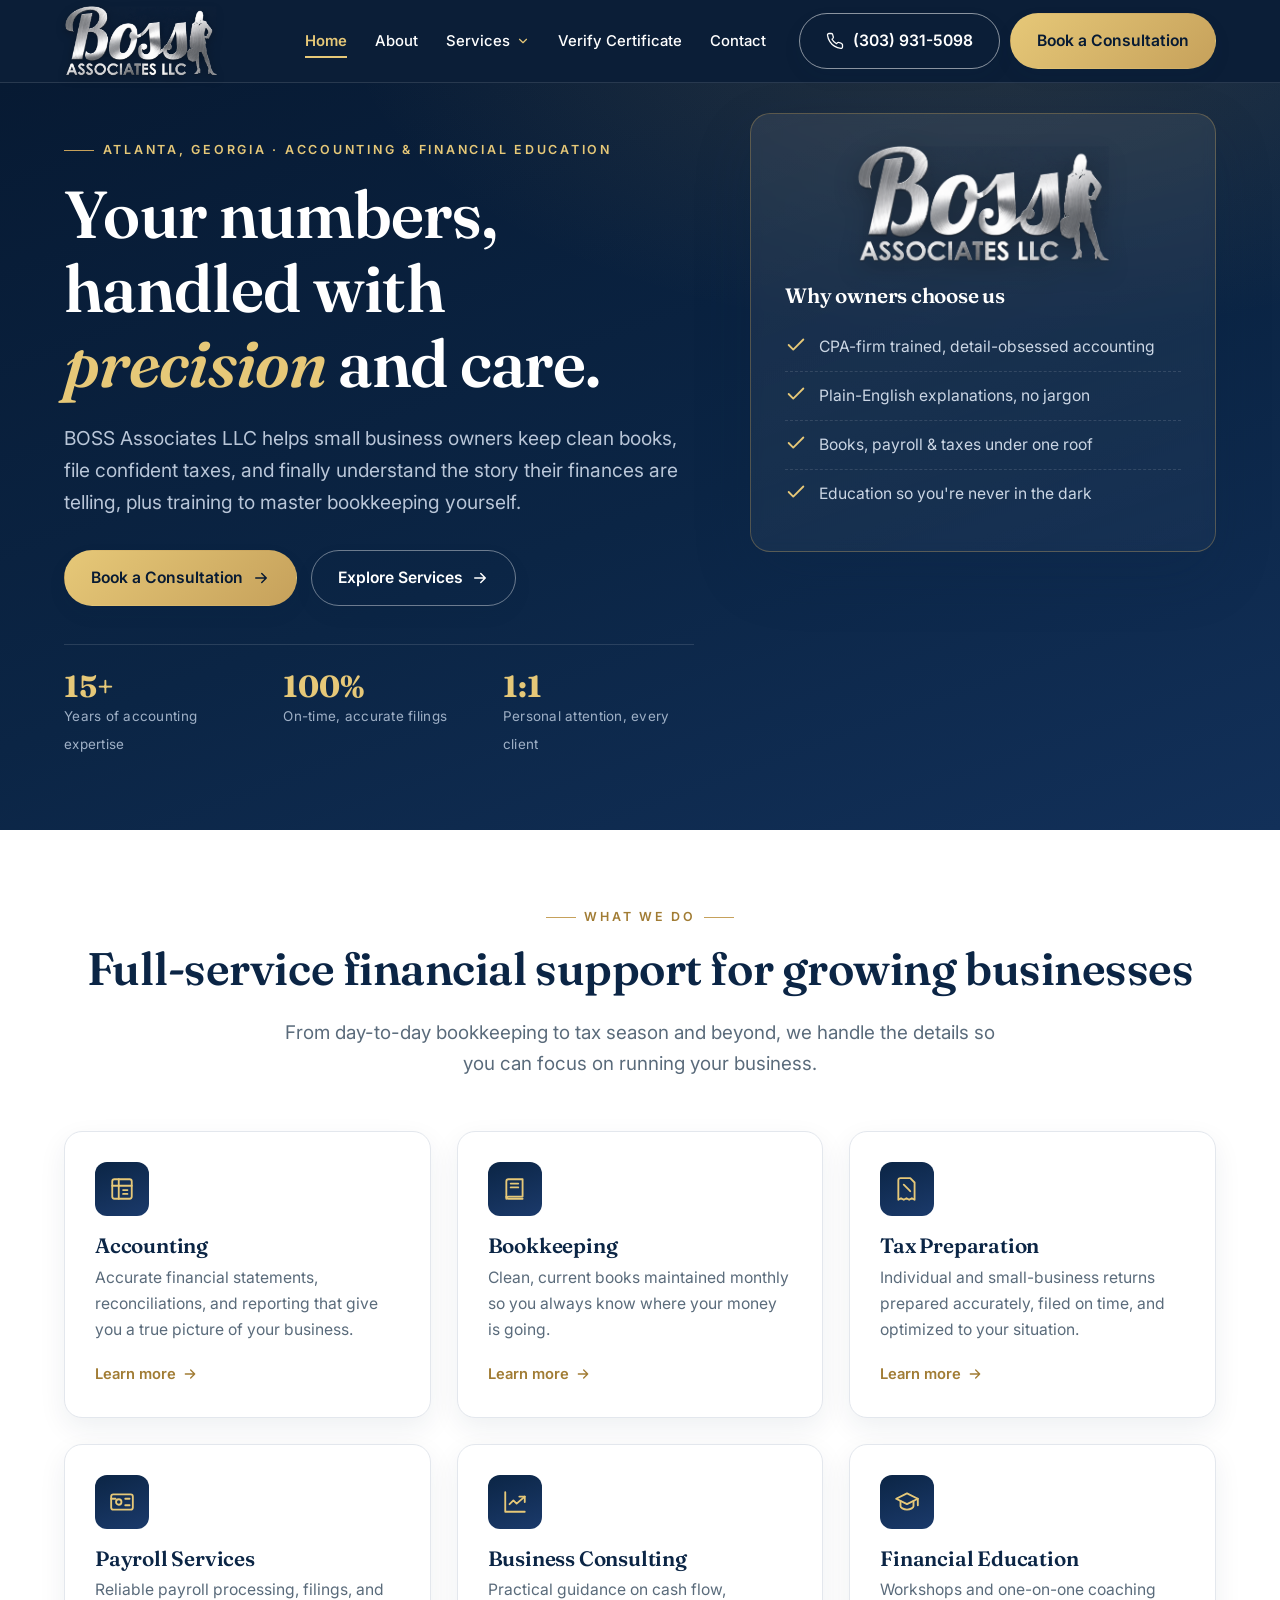
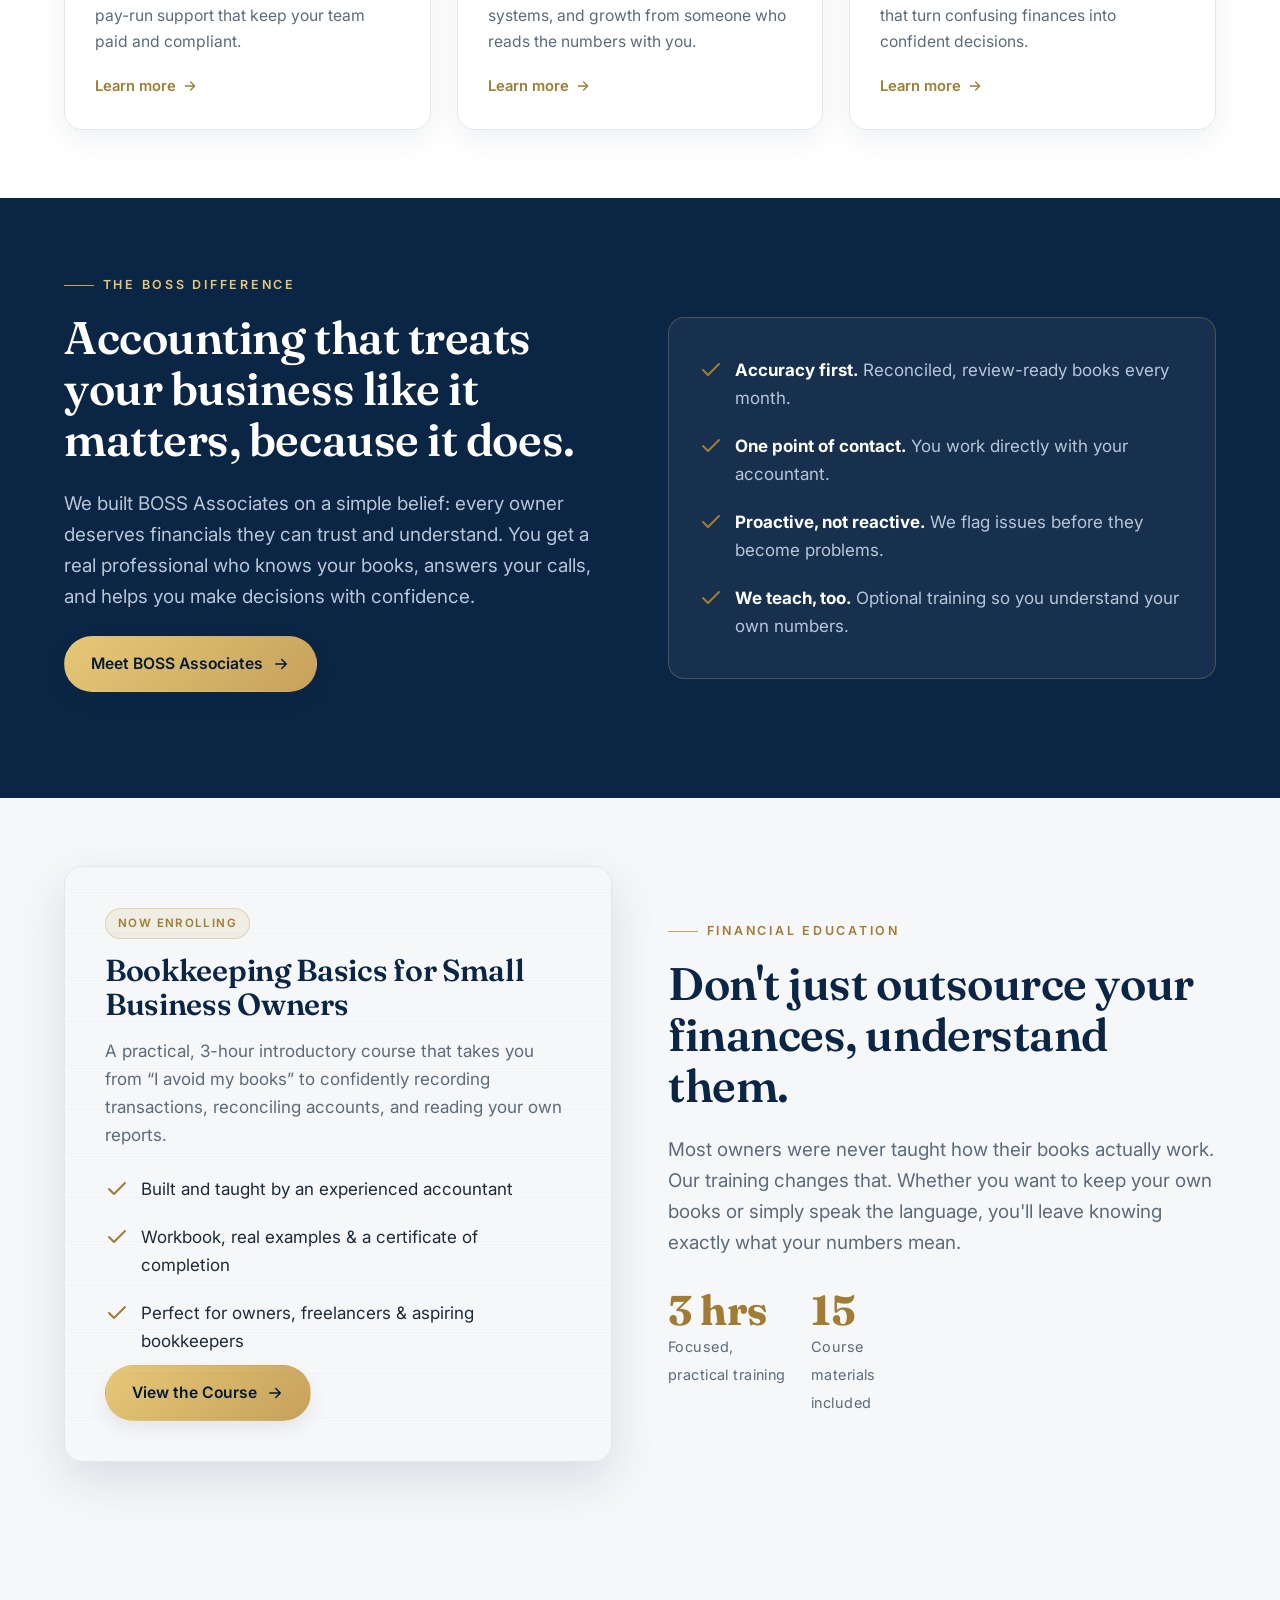
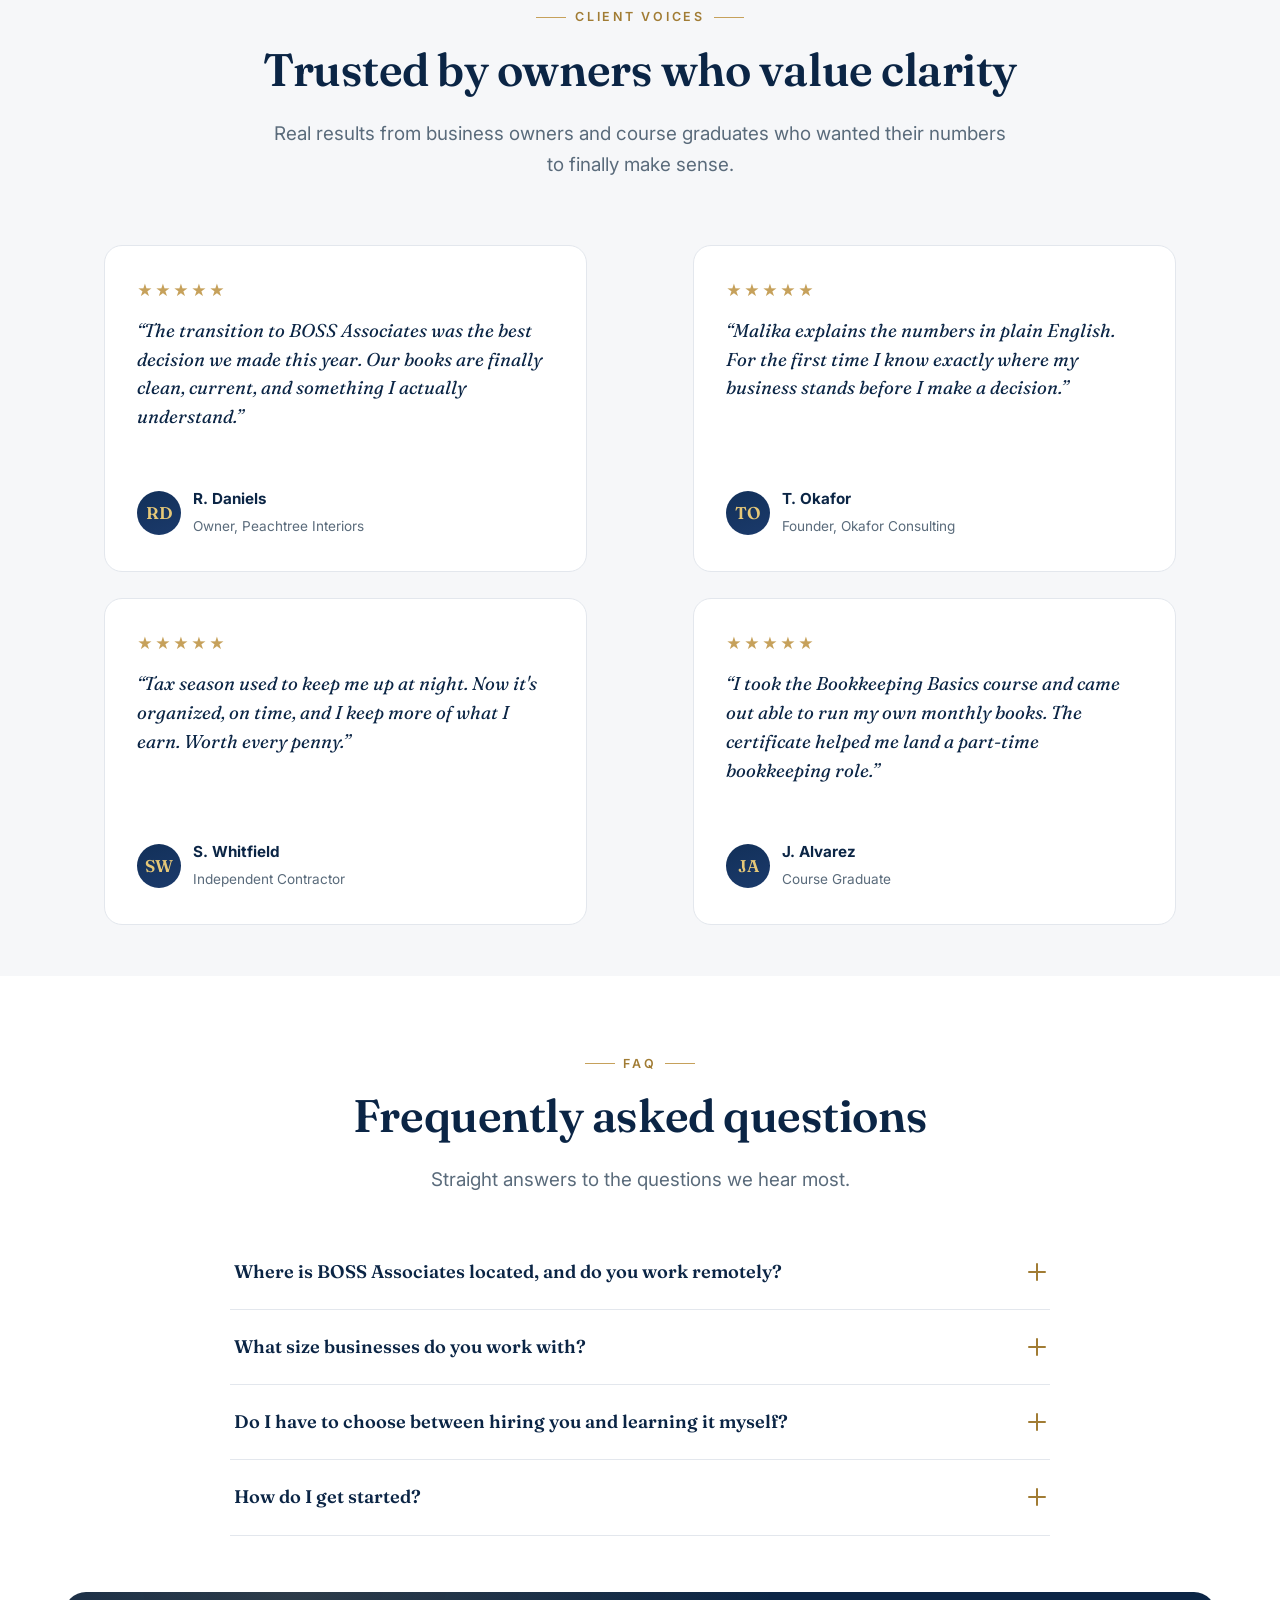
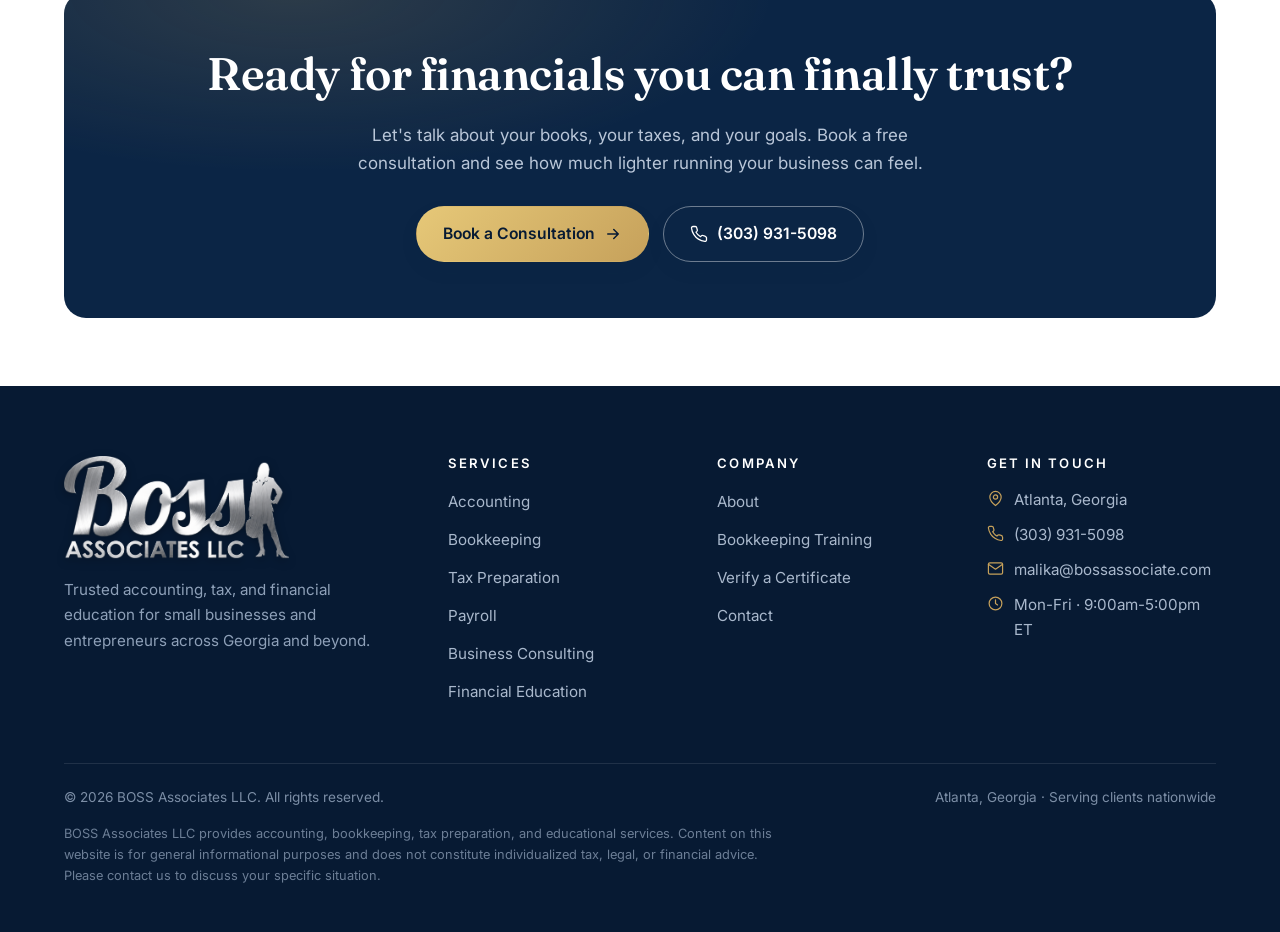
==== commit 44dfe832: "Update BOSS Associates website to Version 2.6" ====
--- a/index.html
+++ b/index.html
@@ -1,341 +1,307 @@
 <!DOCTYPE html>
+
 <html lang="en">
 <head>
-  <meta charset="UTF-8">
-  <meta name="viewport" content="width=device-width, initial-scale=1">
-  <title>BOSS Associates LLC | Accounting, Tax & Bookkeeping Training in Atlanta</title>
-  <meta name="description" content="BOSS Associates LLC is an Atlanta-based accounting firm offering bookkeeping, tax preparation, payroll, business consulting, and hands-on bookkeeping training for small business owners.">
-  <link rel="canonical" href="https://www.bossassociate.com/">
-  <meta name="theme-color" content="#0B2545">
-  <meta property="og:type" content="website">
-  <meta property="og:site_name" content="BOSS Associates LLC">
-  <meta property="og:title" content="BOSS Associates LLC | Accounting, Tax & Bookkeeping Training in Atlanta">
-  <meta property="og:description" content="BOSS Associates LLC is an Atlanta-based accounting firm offering bookkeeping, tax preparation, payroll, business consulting, and hands-on bookkeeping training for small business owners.">
-  <meta property="og:url" content="https://www.bossassociate.com/">
-  <meta name="twitter:card" content="summary">
-  <link rel="icon" href="assets/favicon.svg" type="image/svg+xml">
-  <link rel="preconnect" href="https://fonts.googleapis.com">
-  <link rel="preconnect" href="https://fonts.gstatic.com" crossorigin>
-  <link href="https://fonts.googleapis.com/css2?family=Fraunces:ital,opsz,wght@0,9..144,400;0,9..144,500;0,9..144,600;1,9..144,500;1,9..144,600&family=Inter:wght@400;500;600;700&display=swap" rel="stylesheet">
-  <link rel="stylesheet" href="css/styles.css">
-  <script type="application/ld+json">{"@context":"https://schema.org","@type":"AccountingService","name":"BOSS Associates LLC","description":"Accounting, bookkeeping, tax preparation, payroll, and financial education for small businesses.","areaServed":"US","address":{"@type":"PostalAddress","addressLocality":"Atlanta","addressRegion":"GA","addressCountry":"US"},"email":"malika@bossassociate.com","telephone":"(303) 931-5098","url":"https://www.bossassociate.com","priceRange":"$$"}</script>
+<meta charset="utf-8"/>
+<meta content="width=device-width, initial-scale=1" name="viewport"/>
+<title>BOSS Associates LLC | Accounting, Tax &amp; Bookkeeping Training in Atlanta</title>
+<meta content="BOSS Associates LLC is an Atlanta-based accounting firm offering bookkeeping, tax preparation, payroll, business consulting, and hands-on bookkeeping training for small business owners." name="description"/>
+<link href="https://www.bossassociate.com/" rel="canonical"/>
+<meta content="#0B2545" name="theme-color"/>
+<meta content="website" property="og:type"/>
+<meta content="BOSS Associates LLC" property="og:site_name"/>
+<meta content="BOSS Associates LLC | Accounting, Tax &amp; Bookkeeping Training in Atlanta" property="og:title"/>
+<meta content="BOSS Associates LLC is an Atlanta-based accounting firm offering bookkeeping, tax preparation, payroll, business consulting, and hands-on bookkeeping training for small business owners." property="og:description"/>
+<meta content="https://www.bossassociate.com/" property="og:url"/>
+<meta content="summary" name="twitter:card"/>
+<link href="assets/favicon.png?v=3" rel="icon" type="image/png"/>
+<link href="https://fonts.googleapis.com" rel="preconnect"/>
+<link crossorigin="" href="https://fonts.gstatic.com" rel="preconnect"/>
+<link href="https://fonts.googleapis.com/css2?family=Fraunces:ital,opsz,wght@0,9..144,400;0,9..144,500;0,9..144,600;1,9..144,500;1,9..144,600&amp;family=Inter:wght@400;500;600;700&amp;display=swap" rel="stylesheet"/>
+<link href="css/styles.css" rel="stylesheet"/>
+<script type="application/ld+json">{"@context":"https://schema.org","@type":"AccountingService","name":"BOSS Associates LLC","description":"Accounting, bookkeeping, tax preparation, payroll, and financial education for small businesses.","areaServed":"US","address":{"@type":"PostalAddress","addressLocality":"Atlanta","addressRegion":"GA","addressCountry":"US"},"email":"malika@bossassociate.com","telephone":"(303) 931-5098","url":"https://www.bossassociate.com","priceRange":"$$"}</script>
+<link href="assets/favicon.png?v=3" rel="apple-touch-icon"/>
 </head>
 <body>
-  <a class="skip" href="#main">Skip to content</a>
-  <header class="site-header">
-    <div class="wrap nav">
-      <a class="brand" href="index.html" aria-label="BOSS Associates LLC home">
-        <img class="brand__mark" src="assets/logo.svg" alt="">
-        <span class="brand__name">BOSS Associates<span>Accounting, Tax & Financial Education</span></span>
-      </a>
-      <nav class="nav__links" aria-label="Primary">
-        <a href="index.html" aria-current="page">Home</a>
-        <a href="about.html">About</a>
-        <div class="has-dropdown">
-          <button class="nav__drop" aria-haspopup="true" aria-expanded="false">Services <svg viewBox="0 0 24 24" fill="none" stroke="currentColor" stroke-width="2" stroke-linecap="round" stroke-linejoin="round"><path d="m6 9 6 6 6-6"/></svg></button>
-          <div class="dropdown">
-            <a href="services.html"><b>All Services</b><small>Overview of everything we do</small></a><a href="tax-preparation.html"><b>Tax Preparation</b><small>Individual & small-business filing</small></a><a href="accounting.html"><b>Accounting</b><small>Statements, reconciliations, reporting</small></a><a href="bookkeeping.html"><b>Bookkeeping</b><small>Clean, current, monthly books</small></a><a href="bookkeeping-training.html"><b>Bookkeeping Training</b><small>Learn the skill yourself</small></a>
-          </div>
-        </div>
-        <a href="certificate-verification.html">Verify Certificate</a>
-        <a href="contact.html">Contact</a>
-      </nav>
-      <div class="nav__cta">
-        <a class="btn btn--ghost" href="tel:+13039315098"><svg viewBox="0 0 24 24" fill="none" stroke="currentColor" stroke-width="1.7" stroke-linecap="round" stroke-linejoin="round"><path d="M22 16.9v3a2 2 0 0 1-2.2 2 19.8 19.8 0 0 1-8.6-3.1 19.5 19.5 0 0 1-6-6A19.8 19.8 0 0 1 2 4.2 2 2 0 0 1 4 2h3a2 2 0 0 1 2 1.7c.1.9.4 1.8.7 2.7a2 2 0 0 1-.5 2.1L8 9.6a16 16 0 0 0 6 6l1.1-1.1a2 2 0 0 1 2.1-.5c.9.3 1.8.6 2.7.7a2 2 0 0 1 1.7 2z"/></svg> (303) 931-5098</a>
-        <a class="btn btn--gold" href="contact.html">Book a Consultation</a>
-      </div>
-      <button class="menu-btn" aria-label="Menu" aria-expanded="false"><span></span></button>
-    </div>
-  </header>
-  <main id="main" tabindex="-1">
-  <section class="hero">
-    <div class="hero__grid"></div>
-    <div class="wrap">
-      <div class="hero__inner">
-        <div>
-          <span class="eyebrow hero__eyebrow reveal">Atlanta, Georgia · Accounting &amp; Financial Education</span>
-          <h1 class="reveal d1">Your numbers, handled with <em>precision</em> and care.</h1>
-          <p class="hero__sub reveal d2">BOSS Associates LLC helps small business owners keep clean books, file confident taxes, and finally understand the story their finances are telling &mdash; plus training to master bookkeeping yourself.</p>
-          <div class="hero__cta reveal d3">
-            <a class="btn btn--gold" href="contact.html">Book a Consultation <svg viewBox="0 0 24 24" fill="none" stroke="currentColor" stroke-width="2" stroke-linecap="round" stroke-linejoin="round"><path d="M5 12h14M13 6l6 6-6 6"/></svg></a>
-            <a class="btn btn--outline" href="services.html">Explore Services <svg viewBox="0 0 24 24" fill="none" stroke="currentColor" stroke-width="2" stroke-linecap="round" stroke-linejoin="round"><path d="M5 12h14M13 6l6 6-6 6"/></svg></a>
-          </div>
-          <div class="hero__trust reveal d4">
-            <div class="stat"><b>15+</b><span>Years of accounting expertise</span></div>
-            <div class="stat"><b>100%</b><span>On-time, accurate filings</span></div>
-            <div class="stat"><b>1:1</b><span>Personal attention, every client</span></div>
-          </div>
-        </div>
-        <aside class="hero__card reveal d2">
-          <div class="seal"><svg width="120" height="120" viewBox="0 0 120 120" fill="none" xmlns="http://www.w3.org/2000/svg" role="img" aria-label="BOSS Associates crest">
-  <defs>
-    <linearGradient id="goldGrad" x1="0" y1="0" x2="1" y2="1">
-      <stop offset="0" stop-color="#E6C878"/>
-      <stop offset="0.5" stop-color="#C6A15B"/>
-      <stop offset="1" stop-color="#9C7A34"/>
-    </linearGradient>
-  </defs>
-  <!-- Seal outer ring -->
-  <circle cx="60" cy="60" r="56" fill="#0B2545"/>
-  <circle cx="60" cy="60" r="56" fill="none" stroke="url(#goldGrad)" stroke-width="2.5"/>
-  <circle cx="60" cy="60" r="49" fill="none" stroke="url(#goldGrad)" stroke-width="1" opacity="0.6"/>
-  <!-- Ledger rule lines -->
-  <line x1="24" y1="44" x2="96" y2="44" stroke="url(#goldGrad)" stroke-width="0.9" opacity="0.35"/>
-  <line x1="24" y1="78" x2="96" y2="78" stroke="url(#goldGrad)" stroke-width="0.9" opacity="0.35"/>
-  <!-- Monogram BA -->
-  <text x="60" y="72" text-anchor="middle" font-family="Georgia, 'Times New Roman', serif" font-size="42" font-weight="700" letter-spacing="1" fill="url(#goldGrad)">BA</text>
-  <!-- Microtype -->
-  <text x="60" y="94" text-anchor="middle" font-family="Georgia, serif" font-size="7.5" letter-spacing="3" fill="#C6A15B">ASSOCIATES</text>
-  <text x="60" y="34" text-anchor="middle" font-family="Georgia, serif" font-size="6.5" letter-spacing="2.5" fill="#C6A15B" opacity="0.85">EST · ATLANTA</text>
-</svg>
-</div>
-          <h3>Why owners choose us</h3>
-          <ul class="hero__list">
-            <li><span class="tick"><svg viewBox="0 0 24 24" fill="none" stroke="currentColor" stroke-width="2" stroke-linecap="round" stroke-linejoin="round"><path d="m20 6-11 11-5-5"/></svg></span> CPA-firm trained, detail-obsessed accounting</li>
-            <li><span class="tick"><svg viewBox="0 0 24 24" fill="none" stroke="currentColor" stroke-width="2" stroke-linecap="round" stroke-linejoin="round"><path d="m20 6-11 11-5-5"/></svg></span> Plain-English explanations, no jargon</li>
-            <li><span class="tick"><svg viewBox="0 0 24 24" fill="none" stroke="currentColor" stroke-width="2" stroke-linecap="round" stroke-linejoin="round"><path d="m20 6-11 11-5-5"/></svg></span> Books, payroll &amp; taxes under one roof</li>
-            <li><span class="tick"><svg viewBox="0 0 24 24" fill="none" stroke="currentColor" stroke-width="2" stroke-linecap="round" stroke-linejoin="round"><path d="m20 6-11 11-5-5"/></svg></span> Education so you're never in the dark</li>
-          </ul>
-        </aside>
-      </div>
-    </div>
-  </section>
-
-  <section class="section">
-    <div class="wrap">
-      <div class="center" style="margin-bottom:52px">
-        <span class="eyebrow reveal">What We Do</span>
-        <h2 class="h2 reveal d1">Full-service financial support for growing businesses</h2>
-        <p class="lead reveal d2">From day-to-day bookkeeping to tax season and beyond, we handle the details so you can focus on running your business.</p>
-      </div>
-      <div class="grid grid-3">
-        
-        <a class="card reveal d1" href="accounting.html" style="display:block">
-          <div class="card__icon"><svg viewBox="0 0 24 24" fill="none" stroke="currentColor" stroke-width="1.7" stroke-linecap="round" stroke-linejoin="round"><rect x="3" y="3" width="18" height="18" rx="2"/><path d="M3 9h18M9 3v18"/><path d="M13 13h4M13 16.5h4"/></svg></div>
-          <h3>Accounting</h3>
-          <p>Accurate financial statements, reconciliations, and reporting that give you a true picture of your business.</p>
-          <span class="card__link">Learn more <svg viewBox="0 0 24 24" fill="none" stroke="currentColor" stroke-width="2" stroke-linecap="round" stroke-linejoin="round"><path d="M5 12h14M13 6l6 6-6 6"/></svg></span>
-        </a>
-        <a class="card reveal d2" href="bookkeeping.html" style="display:block">
-          <div class="card__icon"><svg viewBox="0 0 24 24" fill="none" stroke="currentColor" stroke-width="1.7" stroke-linecap="round" stroke-linejoin="round"><path d="M4 5a2 2 0 0 1 2-2h13v16H6a2 2 0 0 0-2 2z"/><path d="M4 19a2 2 0 0 0 2 2h13"/><path d="M8 7h7M8 10.5h7"/></svg></div>
-          <h3>Bookkeeping</h3>
-          <p>Clean, current books maintained monthly so you always know where your money is going.</p>
-          <span class="card__link">Learn more <svg viewBox="0 0 24 24" fill="none" stroke="currentColor" stroke-width="2" stroke-linecap="round" stroke-linejoin="round"><path d="M5 12h14M13 6l6 6-6 6"/></svg></span>
-        </a>
-        <a class="card reveal d3" href="tax-preparation.html" style="display:block">
-          <div class="card__icon"><svg viewBox="0 0 24 24" fill="none" stroke="currentColor" stroke-width="1.7" stroke-linecap="round" stroke-linejoin="round"><path d="M6 2h9l4 4v16l-2.5-1.5L14 22l-2.5-1.5L9 22l-2.5-1.5L4 22V4a2 2 0 0 1 2-2z"/><path d="M9 8l6 6M9.5 8.5h.01M14.5 13.5h.01"/></svg></div>
-          <h3>Tax Preparation</h3>
-          <p>Individual and small-business returns prepared accurately, filed on time, and optimized to your situation.</p>
-          <span class="card__link">Learn more <svg viewBox="0 0 24 24" fill="none" stroke="currentColor" stroke-width="2" stroke-linecap="round" stroke-linejoin="round"><path d="M5 12h14M13 6l6 6-6 6"/></svg></span>
-        </a>
-        <a class="card reveal d1" href="services.html#payroll" style="display:block">
-          <div class="card__icon"><svg viewBox="0 0 24 24" fill="none" stroke="currentColor" stroke-width="1.7" stroke-linecap="round" stroke-linejoin="round"><rect x="2" y="5" width="20" height="14" rx="2"/><circle cx="9" cy="12" r="2.5"/><path d="M15 9h4M15 15h4M2 9h4"/></svg></div>
-          <h3>Payroll Services</h3>
-          <p>Reliable payroll processing, filings, and pay-run support that keep your team paid and compliant.</p>
-          <span class="card__link">Learn more <svg viewBox="0 0 24 24" fill="none" stroke="currentColor" stroke-width="2" stroke-linecap="round" stroke-linejoin="round"><path d="M5 12h14M13 6l6 6-6 6"/></svg></span>
-        </a>
-        <a class="card reveal d2" href="services.html#consulting" style="display:block">
-          <div class="card__icon"><svg viewBox="0 0 24 24" fill="none" stroke="currentColor" stroke-width="1.7" stroke-linecap="round" stroke-linejoin="round"><path d="M3 3v18h18"/><path d="M7 14l3.5-3.5 3 3L21 7"/><path d="M16 7h5v5"/></svg></div>
-          <h3>Business Consulting</h3>
-          <p>Practical guidance on cash flow, systems, and growth from someone who reads the numbers with you.</p>
-          <span class="card__link">Learn more <svg viewBox="0 0 24 24" fill="none" stroke="currentColor" stroke-width="2" stroke-linecap="round" stroke-linejoin="round"><path d="M5 12h14M13 6l6 6-6 6"/></svg></span>
-        </a>
-        <a class="card reveal d3" href="services.html#education" style="display:block">
-          <div class="card__icon"><svg viewBox="0 0 24 24" fill="none" stroke="currentColor" stroke-width="1.7" stroke-linecap="round" stroke-linejoin="round"><path d="M22 9 12 4 2 9l10 5 10-5z"/><path d="M6 11v5c0 1 2.5 3 6 3s6-2 6-3v-5"/><path d="M22 9v6"/></svg></div>
-          <h3>Financial Education</h3>
-          <p>Workshops and one-on-one coaching that turn confusing finances into confident decisions.</p>
-          <span class="card__link">Learn more <svg viewBox="0 0 24 24" fill="none" stroke="currentColor" stroke-width="2" stroke-linecap="round" stroke-linejoin="round"><path d="M5 12h14M13 6l6 6-6 6"/></svg></span>
-        </a>
-      </div>
-    </div>
-  </section>
-
-  <section class="section section--navy">
-    <div class="wrap">
-      <div class="split">
-        <div class="reveal">
-          <span class="eyebrow">The BOSS Difference</span>
-          <h2 class="h2">Accounting that treats your business like it matters &mdash; because it does.</h2>
-          <p class="lead">We built BOSS Associates on a simple belief: every owner deserves financials they can trust and understand. You get a real professional who knows your books, answers your calls, and helps you make decisions with confidence.</p>
-          <div class="hero__cta" style="margin-top:1.5rem">
-            <a class="btn btn--gold" href="about.html">Meet BOSS Associates <svg viewBox="0 0 24 24" fill="none" stroke="currentColor" stroke-width="2" stroke-linecap="round" stroke-linejoin="round"><path d="M5 12h14M13 6l6 6-6 6"/></svg></a>
-          </div>
-        </div>
-        <ul class="checklist reveal d2" style="background:rgba(255,255,255,.05);border:1px solid rgba(198,161,91,.3);border-radius:16px;padding:28px 30px">
-          <li><span class="tick"><svg viewBox="0 0 24 24" fill="none" stroke="currentColor" stroke-width="2" stroke-linecap="round" stroke-linejoin="round"><path d="m20 6-11 11-5-5"/></svg></span><span><b style="color:#fff">Accuracy first.</b> <span style="color:#B9C6D8">Reconciled, review-ready books every month.</span></span></li>
-          <li><span class="tick"><svg viewBox="0 0 24 24" fill="none" stroke="currentColor" stroke-width="2" stroke-linecap="round" stroke-linejoin="round"><path d="m20 6-11 11-5-5"/></svg></span><span><b style="color:#fff">One point of contact.</b> <span style="color:#B9C6D8">You work directly with your accountant.</span></span></li>
-          <li><span class="tick"><svg viewBox="0 0 24 24" fill="none" stroke="currentColor" stroke-width="2" stroke-linecap="round" stroke-linejoin="round"><path d="m20 6-11 11-5-5"/></svg></span><span><b style="color:#fff">Proactive, not reactive.</b> <span style="color:#B9C6D8">We flag issues before they become problems.</span></span></li>
-          <li><span class="tick"><svg viewBox="0 0 24 24" fill="none" stroke="currentColor" stroke-width="2" stroke-linecap="round" stroke-linejoin="round"><path d="m20 6-11 11-5-5"/></svg></span><span><b style="color:#fff">We teach, too.</b> <span style="color:#B9C6D8">Optional training so you understand your own numbers.</span></span></li>
-        </ul>
-      </div>
-    </div>
-  </section>
-
-  <section class="section section--gray">
-    <div class="wrap">
-      <div class="split">
-        <div class="media-frame reveal">
-          <span class="tag">Now Enrolling</span>
-          <h3 class="h2" style="font-size:1.9rem">Bookkeeping Basics for Small Business Owners</h3>
-          <p style="color:var(--muted)">A practical, 3-hour introductory course that takes you from &ldquo;I avoid my books&rdquo; to confidently recording transactions, reconciling accounts, and reading your own reports.</p>
-          <ul class="checklist">
-            <li><span class="tick"><svg viewBox="0 0 24 24" fill="none" stroke="currentColor" stroke-width="2" stroke-linecap="round" stroke-linejoin="round"><path d="m20 6-11 11-5-5"/></svg></span> Built and taught by an experienced accountant</li>
-            <li><span class="tick"><svg viewBox="0 0 24 24" fill="none" stroke="currentColor" stroke-width="2" stroke-linecap="round" stroke-linejoin="round"><path d="m20 6-11 11-5-5"/></svg></span> Workbook, real examples &amp; a certificate of completion</li>
-            <li><span class="tick"><svg viewBox="0 0 24 24" fill="none" stroke="currentColor" stroke-width="2" stroke-linecap="round" stroke-linejoin="round"><path d="m20 6-11 11-5-5"/></svg></span> Perfect for owners, freelancers &amp; aspiring bookkeepers</li>
-          </ul>
-          <a class="btn btn--gold" href="bookkeeping-training.html">View the Course <svg viewBox="0 0 24 24" fill="none" stroke="currentColor" stroke-width="2" stroke-linecap="round" stroke-linejoin="round"><path d="M5 12h14M13 6l6 6-6 6"/></svg></a>
-        </div>
-        <div class="reveal d2">
-          <span class="eyebrow">Financial Education</span>
-          <h2 class="h2">Don't just outsource your finances &mdash; understand them.</h2>
-          <p class="lead">Most owners were never taught how their books actually work. Our training changes that. Whether you want to keep your own books or simply speak the language, you'll leave knowing exactly what your numbers mean.</p>
-          <div class="statband" style="margin-top:2rem;text-align:left">
-            <div class="stat"><b style="color:var(--gold-deep)">3 hrs</b><span style="color:var(--muted)">Focused, practical training</span></div>
-            <div class="stat"><b style="color:var(--gold-deep)">15</b><span style="color:var(--muted)">Course materials included</span></div>
-          </div>
-        </div>
-      </div>
-    </div>
-  </section>
-
-  
-  <section class="section section--gray">
-    <div class="wrap">
-      <div class="center" style="margin-bottom:48px">
-        <span class="eyebrow reveal">Client Voices</span>
-        <h2 class="h2 reveal d1">Trusted by owners who value clarity</h2>
-        <p class="lead reveal d2">Real results from business owners and course graduates who wanted their numbers to finally make sense.</p>
-      </div>
-      <div class="grid grid-2">
-        
-        <figure class="quote reveal d1">
-          <div class="stars" aria-label="5 out of 5 stars">★★★★★</div>
-          <blockquote>&ldquo;The transition to BOSS Associates was the best decision we made this year. Our books are finally clean, current, and something I actually understand.&rdquo;</blockquote>
-          <figcaption>
-            <span class="avatar">RD</span>
-            <span class="who"><b>R. Daniels</b><span>Owner, Peachtree Interiors</span></span>
-          </figcaption>
-        </figure>
-        <figure class="quote reveal d2">
-          <div class="stars" aria-label="5 out of 5 stars">★★★★★</div>
-          <blockquote>&ldquo;Malika explains the numbers in plain English. For the first time I know exactly where my business stands before I make a decision.&rdquo;</blockquote>
-          <figcaption>
-            <span class="avatar">TO</span>
-            <span class="who"><b>T. Okafor</b><span>Founder, Okafor Consulting</span></span>
-          </figcaption>
-        </figure>
-        <figure class="quote reveal d3">
-          <div class="stars" aria-label="5 out of 5 stars">★★★★★</div>
-          <blockquote>&ldquo;Tax season used to keep me up at night. Now it's organized, on time, and I keep more of what I earn. Worth every penny.&rdquo;</blockquote>
-          <figcaption>
-            <span class="avatar">SW</span>
-            <span class="who"><b>S. Whitfield</b><span>Independent Contractor</span></span>
-          </figcaption>
-        </figure>
-        <figure class="quote reveal d4">
-          <div class="stars" aria-label="5 out of 5 stars">★★★★★</div>
-          <blockquote>&ldquo;I took the Bookkeeping Basics course and came out able to run my own monthly books. The certificate helped me land a part-time bookkeeping role.&rdquo;</blockquote>
-          <figcaption>
-            <span class="avatar">JA</span>
-            <span class="who"><b>J. Alvarez</b><span>Course Graduate</span></span>
-          </figcaption>
-        </figure>
-      </div>
-    </div>
-  </section>
-
-  
-  <section class="section">
-    <div class="wrap">
-      <div class="center" style="margin-bottom:40px">
-        <span class="eyebrow reveal">FAQ</span>
-        <h2 class="h2 reveal d1">Frequently asked questions</h2>
-        <p class="lead reveal d2">Straight answers to the questions we hear most.</p>
-      </div>
-      <div class="faq reveal d1">
-        
-        <details class="faq__item reveal">
-          <summary class="faq__q">Where is BOSS Associates located, and do you work remotely?<span class="plus" aria-hidden="true"></span></summary>
-          <div class="faq__a"><p>We're based in Atlanta, Georgia, and serve clients both locally and nationwide. Most bookkeeping, accounting, and tax work is handled securely online, with calls and video meetings whenever you'd like to talk things through.</p></div>
-        </details>
-        <details class="faq__item reveal">
-          <summary class="faq__q">What size businesses do you work with?<span class="plus" aria-hidden="true"></span></summary>
-          <div class="faq__a"><p>We specialize in small businesses, solo entrepreneurs, freelancers, and contractors. If you're just getting organized or you've outgrown doing it yourself, we can meet you where you are.</p></div>
-        </details>
-        <details class="faq__item reveal">
-          <summary class="faq__q">Do I have to choose between hiring you and learning it myself?<span class="plus" aria-hidden="true"></span></summary>
-          <div class="faq__a"><p>Not at all. Many clients hire us for their books and taxes while also taking our training so they understand what's happening. You can do one, the other, or both.</p></div>
-        </details>
-        <details class="faq__item reveal">
-          <summary class="faq__q">How do I get started?<span class="plus" aria-hidden="true"></span></summary>
-          <div class="faq__a"><p>Book a consultation and we'll talk through your situation, what you need, and how we can help. There's no obligation &mdash; just a clear next step.</p></div>
-        </details>
-      </div>
-    </div>
-  </section>
-
-  
-  <section class="section">
-    <div class="wrap">
-      <div class="ctaband reveal">
-        <h2 class="h2">Ready for financials you can finally trust?</h2>
-        <p>Let's talk about your books, your taxes, and your goals. Book a free consultation and see how much lighter running your business can feel.</p>
-        <div class="btnrow">
-          <a class="btn btn--gold" href="contact.html">Book a Consultation <svg viewBox="0 0 24 24" fill="none" stroke="currentColor" stroke-width="2" stroke-linecap="round" stroke-linejoin="round"><path d="M5 12h14M13 6l6 6-6 6"/></svg></a>
-          <a class="btn btn--outline" href="tel:+13039315098"><svg viewBox="0 0 24 24" fill="none" stroke="currentColor" stroke-width="1.7" stroke-linecap="round" stroke-linejoin="round"><path d="M22 16.9v3a2 2 0 0 1-2.2 2 19.8 19.8 0 0 1-8.6-3.1 19.5 19.5 0 0 1-6-6A19.8 19.8 0 0 1 2 4.2 2 2 0 0 1 4 2h3a2 2 0 0 1 2 1.7c.1.9.4 1.8.7 2.7a2 2 0 0 1-.5 2.1L8 9.6a16 16 0 0 0 6 6l1.1-1.1a2 2 0 0 1 2.1-.5c.9.3 1.8.6 2.7.7a2 2 0 0 1 1.7 2z"/></svg> (303) 931-5098</a>
-        </div>
-      </div>
-    </div>
-  </section>
-  
-  </main>
-  <footer class="site-footer">
-    <div class="wrap">
-      <div class="footer-grid">
-        <div>
-          <div class="fbrand">
-            <img class="mark" src="assets/logo.svg" alt="">
-            <span class="brand__name">BOSS Associates<span>LLC</span></span>
-          </div>
-          <p class="fdesc">Trusted accounting, tax, and financial education for small businesses and entrepreneurs across Georgia and beyond.</p>
-        </div>
-        <div>
-          <h4>Services</h4>
-          <ul>
-            <li><a href="accounting.html">Accounting</a></li>
-            <li><a href="bookkeeping.html">Bookkeeping</a></li>
-            <li><a href="tax-preparation.html">Tax Preparation</a></li>
-            <li><a href="services.html#payroll">Payroll</a></li>
-            <li><a href="services.html#consulting">Business Consulting</a></li>
-            <li><a href="services.html#education">Financial Education</a></li>
-          </ul>
-        </div>
-        <div>
-          <h4>Company</h4>
-          <ul>
-            <li><a href="about.html">About</a></li>
-            <li><a href="bookkeeping-training.html">Bookkeeping Training</a></li>
-            <li><a href="certificate-verification.html">Verify a Certificate</a></li>
-            <li><a href="contact.html">Contact</a></li>
-          </ul>
-        </div>
-        <div>
-          <h4>Get in touch</h4>
-          <ul class="fcontact">
-            <li><svg viewBox="0 0 24 24" fill="none" stroke="currentColor" stroke-width="1.7" stroke-linecap="round" stroke-linejoin="round"><path d="M20 10c0 6-8 12-8 12s-8-6-8-12a8 8 0 0 1 16 0z"/><circle cx="12" cy="10" r="3"/></svg><span>Atlanta, Georgia</span></li>
-            <li><svg viewBox="0 0 24 24" fill="none" stroke="currentColor" stroke-width="1.7" stroke-linecap="round" stroke-linejoin="round"><path d="M22 16.9v3a2 2 0 0 1-2.2 2 19.8 19.8 0 0 1-8.6-3.1 19.5 19.5 0 0 1-6-6A19.8 19.8 0 0 1 2 4.2 2 2 0 0 1 4 2h3a2 2 0 0 1 2 1.7c.1.9.4 1.8.7 2.7a2 2 0 0 1-.5 2.1L8 9.6a16 16 0 0 0 6 6l1.1-1.1a2 2 0 0 1 2.1-.5c.9.3 1.8.6 2.7.7a2 2 0 0 1 1.7 2z"/></svg><a href="tel:+13039315098">(303) 931-5098</a></li>
-            <li><svg viewBox="0 0 24 24" fill="none" stroke="currentColor" stroke-width="1.7" stroke-linecap="round" stroke-linejoin="round"><rect x="2" y="4" width="20" height="16" rx="2"/><path d="m2 6 10 7L22 6"/></svg><a href="mailto:malika@bossassociate.com">malika@bossassociate.com</a></li>
-            <li><svg viewBox="0 0 24 24" fill="none" stroke="currentColor" stroke-width="1.7" stroke-linecap="round" stroke-linejoin="round"><circle cx="12" cy="12" r="9"/><path d="M12 7v5l3 2"/></svg><span>Mon–Fri · 9:00am–5:00pm ET</span></li>
-          </ul>
-        </div>
-      </div>
-      <div class="footer-bottom">
-        <span>&copy; <span id="year">2026</span> BOSS Associates LLC. All rights reserved.</span>
-        <span>Atlanta, Georgia · Serving clients nationwide</span>
-      </div>
-      <p class="disclaimer">BOSS Associates LLC provides accounting, bookkeeping, tax preparation, and educational services. Content on this website is for general informational purposes and does not constitute individualized tax, legal, or financial advice. Please contact us to discuss your specific situation.</p>
-    </div>
-  </footer>
-  <script src="js/main.js"></script>
+<a class="skip" href="#main">Skip to content</a>
+<header class="site-header">
+<div class="wrap nav">
+<a aria-label="BOSS Associates LLC home" class="brand" href="index.html">
+<img alt="BOSS Associates LLC" class="brand__logo" src="assets/boss-logo-silver-clear.png"/>
+</a>
+<nav aria-label="Primary" class="nav__links">
+<a aria-current="page" href="index.html">Home</a>
+<a href="about.html">About</a>
+<div class="has-dropdown">
+<button aria-expanded="false" aria-haspopup="true" class="nav__drop">Services <svg fill="none" stroke="currentColor" stroke-linecap="round" stroke-linejoin="round" stroke-width="2" viewbox="0 0 24 24"><path d="m6 9 6 6 6-6"></path></svg></button>
+<div class="dropdown">
+<a href="services.html"><b>All Services</b><small>Overview of everything we do</small></a><a href="tax-preparation.html"><b>Tax Preparation</b><small>Individual &amp; small-business filing</small></a><a href="accounting.html"><b>Accounting</b><small>Statements, reconciliations, reporting</small></a><a href="bookkeeping.html"><b>Bookkeeping</b><small>Clean, current, monthly books</small></a><a href="bookkeeping-training.html"><b>Bookkeeping Training</b><small>Learn the skill yourself</small></a>
+</div>
+</div>
+<a href="certificate-verification.html">Verify Certificate</a>
+<a href="contact.html">Contact</a>
+</nav>
+<div class="nav__cta">
+<a class="btn btn--ghost" href="tel:+13039315098"><svg fill="none" stroke="currentColor" stroke-linecap="round" stroke-linejoin="round" stroke-width="1.7" viewbox="0 0 24 24"><path d="M22 16.9v3a2 2 0 0 1-2.2 2 19.8 19.8 0 0 1-8.6-3.1 19.5 19.5 0 0 1-6-6A19.8 19.8 0 0 1 2 4.2 2 2 0 0 1 4 2h3a2 2 0 0 1 2 1.7c.1.9.4 1.8.7 2.7a2 2 0 0 1-.5 2.1L8 9.6a16 16 0 0 0 6 6l1.1-1.1a2 2 0 0 1 2.1-.5c.9.3 1.8.6 2.7.7a2 2 0 0 1 1.7 2z"></path></svg> (303) 931-5098</a>
+<a class="btn btn--gold" href="contact.html">Book a Consultation</a>
+</div>
+<button aria-expanded="false" aria-label="Menu" class="menu-btn"><span></span></button>
+</div>
+</header>
+<main id="main" tabindex="-1">
+<section class="hero">
+<div class="wrap">
+<div class="hero__inner">
+<div>
+<span class="eyebrow hero__eyebrow reveal">Atlanta, Georgia · Accounting &amp; Financial Education</span>
+<h1 class="reveal d1">Your numbers, handled with <em>precision</em> and care.</h1>
+<p class="hero__sub reveal d2">BOSS Associates LLC helps small business owners keep clean books, file confident taxes, and finally understand the story their finances are telling, plus training to master bookkeeping yourself.</p>
+<div class="hero__cta reveal d3">
+<a class="btn btn--gold" href="contact.html">Book a Consultation <svg fill="none" stroke="currentColor" stroke-linecap="round" stroke-linejoin="round" stroke-width="2" viewbox="0 0 24 24"><path d="M5 12h14M13 6l6 6-6 6"></path></svg></a>
+<a class="btn btn--outline" href="services.html">Explore Services <svg fill="none" stroke="currentColor" stroke-linecap="round" stroke-linejoin="round" stroke-width="2" viewbox="0 0 24 24"><path d="M5 12h14M13 6l6 6-6 6"></path></svg></a>
+</div>
+<div class="hero__trust reveal d4">
+<div class="stat"><b>15+</b><span>Years of accounting expertise</span></div>
+<div class="stat"><b>100%</b><span>On-time, accurate filings</span></div>
+<div class="stat"><b>1:1</b><span>Personal attention, every client</span></div>
+</div>
+</div>
+<aside class="hero__card reveal d2">
+<div class="seal seal--brand"><img alt="BOSS Associates LLC logo" src="assets/boss-logo-silver-clear.png"/></div>
+<h3>Why owners choose us</h3>
+<ul class="hero__list">
+<li><span class="tick"><svg fill="none" stroke="currentColor" stroke-linecap="round" stroke-linejoin="round" stroke-width="2" viewbox="0 0 24 24"><path d="m20 6-11 11-5-5"></path></svg></span> CPA-firm trained, detail-obsessed accounting</li>
+<li><span class="tick"><svg fill="none" stroke="currentColor" stroke-linecap="round" stroke-linejoin="round" stroke-width="2" viewbox="0 0 24 24"><path d="m20 6-11 11-5-5"></path></svg></span> Plain-English explanations, no jargon</li>
+<li><span class="tick"><svg fill="none" stroke="currentColor" stroke-linecap="round" stroke-linejoin="round" stroke-width="2" viewbox="0 0 24 24"><path d="m20 6-11 11-5-5"></path></svg></span> Books, payroll &amp; taxes under one roof</li>
+<li><span class="tick"><svg fill="none" stroke="currentColor" stroke-linecap="round" stroke-linejoin="round" stroke-width="2" viewbox="0 0 24 24"><path d="m20 6-11 11-5-5"></path></svg></span> Education so you're never in the dark</li>
+</ul>
+</aside>
+</div>
+</div>
+</section>
+<section class="section">
+<div class="wrap">
+<div class="center" style="margin-bottom:52px">
+<span class="eyebrow reveal">What We Do</span>
+<h2 class="h2 reveal d1">Full-service financial support for growing businesses</h2>
+<p class="lead reveal d2">From day-to-day bookkeeping to tax season and beyond, we handle the details so you can focus on running your business.</p>
+</div>
+<div class="grid grid-3">
+<a class="card reveal d1" href="accounting.html" style="display:block">
+<div class="card__icon"><svg fill="none" stroke="currentColor" stroke-linecap="round" stroke-linejoin="round" stroke-width="1.7" viewbox="0 0 24 24"><rect height="18" rx="2" width="18" x="3" y="3"></rect><path d="M3 9h18M9 3v18"></path><path d="M13 13h4M13 16.5h4"></path></svg></div>
+<h3>Accounting</h3>
+<p>Accurate financial statements, reconciliations, and reporting that give you a true picture of your business.</p>
+<span class="card__link">Learn more <svg fill="none" stroke="currentColor" stroke-linecap="round" stroke-linejoin="round" stroke-width="2" viewbox="0 0 24 24"><path d="M5 12h14M13 6l6 6-6 6"></path></svg></span>
+</a>
+<a class="card reveal d2" href="bookkeeping.html" style="display:block">
+<div class="card__icon"><svg fill="none" stroke="currentColor" stroke-linecap="round" stroke-linejoin="round" stroke-width="1.7" viewbox="0 0 24 24"><path d="M4 5a2 2 0 0 1 2-2h13v16H6a2 2 0 0 0-2 2z"></path><path d="M4 19a2 2 0 0 0 2 2h13"></path><path d="M8 7h7M8 10.5h7"></path></svg></div>
+<h3>Bookkeeping</h3>
+<p>Clean, current books maintained monthly so you always know where your money is going.</p>
+<span class="card__link">Learn more <svg fill="none" stroke="currentColor" stroke-linecap="round" stroke-linejoin="round" stroke-width="2" viewbox="0 0 24 24"><path d="M5 12h14M13 6l6 6-6 6"></path></svg></span>
+</a>
+<a class="card reveal d3" href="tax-preparation.html" style="display:block">
+<div class="card__icon"><svg fill="none" stroke="currentColor" stroke-linecap="round" stroke-linejoin="round" stroke-width="1.7" viewbox="0 0 24 24"><path d="M6 2h9l4 4v16l-2.5-1.5L14 22l-2.5-1.5L9 22l-2.5-1.5L4 22V4a2 2 0 0 1 2-2z"></path><path d="M9 8l6 6M9.5 8.5h.01M14.5 13.5h.01"></path></svg></div>
+<h3>Tax Preparation</h3>
+<p>Individual and small-business returns prepared accurately, filed on time, and optimized to your situation.</p>
+<span class="card__link">Learn more <svg fill="none" stroke="currentColor" stroke-linecap="round" stroke-linejoin="round" stroke-width="2" viewbox="0 0 24 24"><path d="M5 12h14M13 6l6 6-6 6"></path></svg></span>
+</a>
+<a class="card reveal d1" href="services.html#payroll" style="display:block">
+<div class="card__icon"><svg fill="none" stroke="currentColor" stroke-linecap="round" stroke-linejoin="round" stroke-width="1.7" viewbox="0 0 24 24"><rect height="14" rx="2" width="20" x="2" y="5"></rect><circle cx="9" cy="12" r="2.5"></circle><path d="M15 9h4M15 15h4M2 9h4"></path></svg></div>
+<h3>Payroll Services</h3>
+<p>Reliable payroll processing, filings, and pay-run support that keep your team paid and compliant.</p>
+<span class="card__link">Learn more <svg fill="none" stroke="currentColor" stroke-linecap="round" stroke-linejoin="round" stroke-width="2" viewbox="0 0 24 24"><path d="M5 12h14M13 6l6 6-6 6"></path></svg></span>
+</a>
+<a class="card reveal d2" href="services.html#consulting" style="display:block">
+<div class="card__icon"><svg fill="none" stroke="currentColor" stroke-linecap="round" stroke-linejoin="round" stroke-width="1.7" viewbox="0 0 24 24"><path d="M3 3v18h18"></path><path d="M7 14l3.5-3.5 3 3L21 7"></path><path d="M16 7h5v5"></path></svg></div>
+<h3>Business Consulting</h3>
+<p>Practical guidance on cash flow, systems, and growth from someone who reads the numbers with you.</p>
+<span class="card__link">Learn more <svg fill="none" stroke="currentColor" stroke-linecap="round" stroke-linejoin="round" stroke-width="2" viewbox="0 0 24 24"><path d="M5 12h14M13 6l6 6-6 6"></path></svg></span>
+</a>
+<a class="card reveal d3" href="services.html#education" style="display:block">
+<div class="card__icon"><svg fill="none" stroke="currentColor" stroke-linecap="round" stroke-linejoin="round" stroke-width="1.7" viewbox="0 0 24 24"><path d="M22 9 12 4 2 9l10 5 10-5z"></path><path d="M6 11v5c0 1 2.5 3 6 3s6-2 6-3v-5"></path><path d="M22 9v6"></path></svg></div>
+<h3>Financial Education</h3>
+<p>Workshops and one-on-one coaching that turn confusing finances into confident decisions.</p>
+<span class="card__link">Learn more <svg fill="none" stroke="currentColor" stroke-linecap="round" stroke-linejoin="round" stroke-width="2" viewbox="0 0 24 24"><path d="M5 12h14M13 6l6 6-6 6"></path></svg></span>
+</a>
+</div>
+</div>
+</section>
+<section class="section section--navy">
+<div class="wrap">
+<div class="split">
+<div class="reveal">
+<span class="eyebrow">The BOSS Difference</span>
+<h2 class="h2">Accounting that treats your business like it matters, because it does.</h2>
+<p class="lead">We built BOSS Associates on a simple belief: every owner deserves financials they can trust and understand. You get a real professional who knows your books, answers your calls, and helps you make decisions with confidence.</p>
+<div class="hero__cta" style="margin-top:1.5rem">
+<a class="btn btn--gold" href="about.html">Meet BOSS Associates <svg fill="none" stroke="currentColor" stroke-linecap="round" stroke-linejoin="round" stroke-width="2" viewbox="0 0 24 24"><path d="M5 12h14M13 6l6 6-6 6"></path></svg></a>
+</div>
+</div>
+<ul class="checklist reveal d2" style="background:rgba(255,255,255,.05);border:1px solid rgba(198,161,91,.3);border-radius:16px;padding:28px 30px">
+<li><span class="tick"><svg fill="none" stroke="currentColor" stroke-linecap="round" stroke-linejoin="round" stroke-width="2" viewbox="0 0 24 24"><path d="m20 6-11 11-5-5"></path></svg></span><span><b style="color:#fff">Accuracy first.</b> <span style="color:#B9C6D8">Reconciled, review-ready books every month.</span></span></li>
+<li><span class="tick"><svg fill="none" stroke="currentColor" stroke-linecap="round" stroke-linejoin="round" stroke-width="2" viewbox="0 0 24 24"><path d="m20 6-11 11-5-5"></path></svg></span><span><b style="color:#fff">One point of contact.</b> <span style="color:#B9C6D8">You work directly with your accountant.</span></span></li>
+<li><span class="tick"><svg fill="none" stroke="currentColor" stroke-linecap="round" stroke-linejoin="round" stroke-width="2" viewbox="0 0 24 24"><path d="m20 6-11 11-5-5"></path></svg></span><span><b style="color:#fff">Proactive, not reactive.</b> <span style="color:#B9C6D8">We flag issues before they become problems.</span></span></li>
+<li><span class="tick"><svg fill="none" stroke="currentColor" stroke-linecap="round" stroke-linejoin="round" stroke-width="2" viewbox="0 0 24 24"><path d="m20 6-11 11-5-5"></path></svg></span><span><b style="color:#fff">We teach, too.</b> <span style="color:#B9C6D8">Optional training so you understand your own numbers.</span></span></li>
+</ul>
+</div>
+</div>
+</section>
+<section class="section section--gray">
+<div class="wrap">
+<div class="split">
+<div class="media-frame reveal">
+<span class="tag">Now Enrolling</span>
+<h3 class="h2" style="font-size:1.9rem">Bookkeeping Basics for Small Business Owners</h3>
+<p style="color:var(--muted)">A practical, 3-hour introductory course that takes you from “I avoid my books” to confidently recording transactions, reconciling accounts, and reading your own reports.</p>
+<ul class="checklist">
+<li><span class="tick"><svg fill="none" stroke="currentColor" stroke-linecap="round" stroke-linejoin="round" stroke-width="2" viewbox="0 0 24 24"><path d="m20 6-11 11-5-5"></path></svg></span> Built and taught by an experienced accountant</li>
+<li><span class="tick"><svg fill="none" stroke="currentColor" stroke-linecap="round" stroke-linejoin="round" stroke-width="2" viewbox="0 0 24 24"><path d="m20 6-11 11-5-5"></path></svg></span> Workbook, real examples &amp; a certificate of completion</li>
+<li><span class="tick"><svg fill="none" stroke="currentColor" stroke-linecap="round" stroke-linejoin="round" stroke-width="2" viewbox="0 0 24 24"><path d="m20 6-11 11-5-5"></path></svg></span> Perfect for owners, freelancers &amp; aspiring bookkeepers</li>
+</ul>
+<a class="btn btn--gold" href="bookkeeping-training.html">View the Course <svg fill="none" stroke="currentColor" stroke-linecap="round" stroke-linejoin="round" stroke-width="2" viewbox="0 0 24 24"><path d="M5 12h14M13 6l6 6-6 6"></path></svg></a>
+</div>
+<div class="reveal d2">
+<span class="eyebrow">Financial Education</span>
+<h2 class="h2">Don't just outsource your finances, understand them.</h2>
+<p class="lead">Most owners were never taught how their books actually work. Our training changes that. Whether you want to keep your own books or simply speak the language, you'll leave knowing exactly what your numbers mean.</p>
+<div class="statband" style="margin-top:2rem;text-align:left">
+<div class="stat"><b style="color:var(--gold-deep)">3 hrs</b><span style="color:var(--muted)">Focused, practical training</span></div>
+<div class="stat"><b style="color:var(--gold-deep)">15</b><span style="color:var(--muted)">Course materials included</span></div>
+</div>
+</div>
+</div>
+</div>
+</section>
+<section class="section section--gray">
+<div class="wrap">
+<div class="center" style="margin-bottom:48px">
+<span class="eyebrow reveal">Client Voices</span>
+<h2 class="h2 reveal d1">Trusted by owners who value clarity</h2>
+<p class="lead reveal d2">Real results from business owners and course graduates who wanted their numbers to finally make sense.</p>
+</div>
+<div class="grid grid-2">
+<figure class="quote reveal d1">
+<div aria-label="5 out of 5 stars" class="stars">★★★★★</div>
+<blockquote>“The transition to BOSS Associates was the best decision we made this year. Our books are finally clean, current, and something I actually understand.”</blockquote>
+<figcaption>
+<span class="avatar">RD</span>
+<span class="who"><b>R. Daniels</b><span>Owner, Peachtree Interiors</span></span>
+</figcaption>
+</figure>
+<figure class="quote reveal d2">
+<div aria-label="5 out of 5 stars" class="stars">★★★★★</div>
+<blockquote>“Malika explains the numbers in plain English. For the first time I know exactly where my business stands before I make a decision.”</blockquote>
+<figcaption>
+<span class="avatar">TO</span>
+<span class="who"><b>T. Okafor</b><span>Founder, Okafor Consulting</span></span>
+</figcaption>
+</figure>
+<figure class="quote reveal d3">
+<div aria-label="5 out of 5 stars" class="stars">★★★★★</div>
+<blockquote>“Tax season used to keep me up at night. Now it's organized, on time, and I keep more of what I earn. Worth every penny.”</blockquote>
+<figcaption>
+<span class="avatar">SW</span>
+<span class="who"><b>S. Whitfield</b><span>Independent Contractor</span></span>
+</figcaption>
+</figure>
+<figure class="quote reveal d4">
+<div aria-label="5 out of 5 stars" class="stars">★★★★★</div>
+<blockquote>“I took the Bookkeeping Basics course and came out able to run my own monthly books. The certificate helped me land a part-time bookkeeping role.”</blockquote>
+<figcaption>
+<span class="avatar">JA</span>
+<span class="who"><b>J. Alvarez</b><span>Course Graduate</span></span>
+</figcaption>
+</figure>
+</div>
+</div>
+</section>
+<section class="section faq-content-section">
+<div class="wrap">
+<div class="center" style="margin-bottom:40px">
+<span class="eyebrow reveal">FAQ</span>
+<h2 class="h2 reveal d1">Frequently asked questions</h2>
+<p class="lead reveal d2">Straight answers to the questions we hear most.</p>
+</div>
+<div class="faq reveal d1">
+<details class="faq__item reveal">
+<summary class="faq__q">Where is BOSS Associates located, and do you work remotely?<span aria-hidden="true" class="plus"></span></summary>
+<div class="faq__a"><p>We're based in Atlanta, Georgia, and serve clients both locally and nationwide. Most bookkeeping, accounting, and tax work is handled securely online, with calls and video meetings whenever you'd like to talk things through.</p></div>
+</details>
+<details class="faq__item reveal">
+<summary class="faq__q">What size businesses do you work with?<span aria-hidden="true" class="plus"></span></summary>
+<div class="faq__a"><p>We specialize in small businesses, solo entrepreneurs, freelancers, and contractors. If you're just getting organized or you've outgrown doing it yourself, we can meet you where you are.</p></div>
+</details>
+<details class="faq__item reveal">
+<summary class="faq__q">Do I have to choose between hiring you and learning it myself?<span aria-hidden="true" class="plus"></span></summary>
+<div class="faq__a"><p>Not at all. Many clients hire us for their books and taxes while also taking our training so they understand what's happening. You can do one, the other, or both.</p></div>
+</details>
+<details class="faq__item reveal">
+<summary class="faq__q">How do I get started?<span aria-hidden="true" class="plus"></span></summary>
+<div class="faq__a"><p>Book a consultation and we'll talk through your situation, what you need, and how we can help. There's no obligation, just a clear next step.</p></div>
+</details>
+</div>
+</div>
+</section>
+<section class="section cta-section">
+<div class="wrap">
+<div class="ctaband reveal">
+<h2 class="h2">Ready for financials you can finally trust?</h2>
+<p>Let's talk about your books, your taxes, and your goals. Book a free consultation and see how much lighter running your business can feel.</p>
+<div class="btnrow">
+<a class="btn btn--gold" href="contact.html">Book a Consultation <svg fill="none" stroke="currentColor" stroke-linecap="round" stroke-linejoin="round" stroke-width="2" viewbox="0 0 24 24"><path d="M5 12h14M13 6l6 6-6 6"></path></svg></a>
+<a class="btn btn--outline" href="tel:+13039315098"><svg fill="none" stroke="currentColor" stroke-linecap="round" stroke-linejoin="round" stroke-width="1.7" viewbox="0 0 24 24"><path d="M22 16.9v3a2 2 0 0 1-2.2 2 19.8 19.8 0 0 1-8.6-3.1 19.5 19.5 0 0 1-6-6A19.8 19.8 0 0 1 2 4.2 2 2 0 0 1 4 2h3a2 2 0 0 1 2 1.7c.1.9.4 1.8.7 2.7a2 2 0 0 1-.5 2.1L8 9.6a16 16 0 0 0 6 6l1.1-1.1a2 2 0 0 1 2.1-.5c.9.3 1.8.6 2.7.7a2 2 0 0 1 1.7 2z"></path></svg> (303) 931-5098</a>
+</div>
+</div>
+</div>
+</section>
+</main>
+<footer class="site-footer">
+<div class="wrap">
+<div class="footer-grid">
+<div>
+<div class="fbrand">
+<img alt="BOSS Associates LLC" class="footer-logo" src="assets/boss-associates-logo-transparent.png"/>
+<span class="brand__name">BOSS Associates<span>LLC</span></span>
+</div>
+<p class="fdesc">Trusted accounting, tax, and financial education for small businesses and entrepreneurs across Georgia and beyond.</p>
+</div>
+<div>
+<h4>Services</h4>
+<ul>
+<li><a href="accounting.html">Accounting</a></li>
+<li><a href="bookkeeping.html">Bookkeeping</a></li>
+<li><a href="tax-preparation.html">Tax Preparation</a></li>
+<li><a href="services.html#payroll">Payroll</a></li>
+<li><a href="services.html#consulting">Business Consulting</a></li>
+<li><a href="services.html#education">Financial Education</a></li>
+</ul>
+</div>
+<div>
+<h4>Company</h4>
+<ul>
+<li><a href="about.html">About</a></li>
+<li><a href="bookkeeping-training.html">Bookkeeping Training</a></li>
+<li><a href="certificate-verification.html">Verify a Certificate</a></li>
+<li><a href="contact.html">Contact</a></li>
+</ul>
+</div>
+<div>
+<h4>Get in touch</h4>
+<ul class="fcontact">
+<li><svg fill="none" stroke="currentColor" stroke-linecap="round" stroke-linejoin="round" stroke-width="1.7" viewbox="0 0 24 24"><path d="M20 10c0 6-8 12-8 12s-8-6-8-12a8 8 0 0 1 16 0z"></path><circle cx="12" cy="10" r="3"></circle></svg><span>Atlanta, Georgia</span></li>
+<li><svg fill="none" stroke="currentColor" stroke-linecap="round" stroke-linejoin="round" stroke-width="1.7" viewbox="0 0 24 24"><path d="M22 16.9v3a2 2 0 0 1-2.2 2 19.8 19.8 0 0 1-8.6-3.1 19.5 19.5 0 0 1-6-6A19.8 19.8 0 0 1 2 4.2 2 2 0 0 1 4 2h3a2 2 0 0 1 2 1.7c.1.9.4 1.8.7 2.7a2 2 0 0 1-.5 2.1L8 9.6a16 16 0 0 0 6 6l1.1-1.1a2 2 0 0 1 2.1-.5c.9.3 1.8.6 2.7.7a2 2 0 0 1 1.7 2z"></path></svg><a href="tel:+13039315098">(303) 931-5098</a></li>
+<li><svg fill="none" stroke="currentColor" stroke-linecap="round" stroke-linejoin="round" stroke-width="1.7" viewbox="0 0 24 24"><rect height="16" rx="2" width="20" x="2" y="4"></rect><path d="m2 6 10 7L22 6"></path></svg><a href="mailto:malika@bossassociate.com">malika@bossassociate.com</a></li>
+<li><svg fill="none" stroke="currentColor" stroke-linecap="round" stroke-linejoin="round" stroke-width="1.7" viewbox="0 0 24 24"><circle cx="12" cy="12" r="9"></circle><path d="M12 7v5l3 2"></path></svg><span>Mon-Fri · 9:00am-5:00pm ET</span></li>
+</ul>
+</div>
+</div>
+<div class="footer-bottom">
+<span>© <span id="year">2026</span> BOSS Associates LLC. All rights reserved.</span>
+<span>Atlanta, Georgia · Serving clients nationwide</span>
+</div>
+<p class="disclaimer">BOSS Associates LLC provides accounting, bookkeeping, tax preparation, and educational services. Content on this website is for general informational purposes and does not constitute individualized tax, legal, or financial advice. Please contact us to discuss your specific situation.</p>
+</div>
+</footer>
+<script src="js/main.js"></script>
 </body>
 </html>
--- a/css/styles.css
+++ b/css/styles.css
@@ -473,3 +473,443 @@
     overflow-y: auto; padding-bottom: 24px;
   }
 }
+
+/* Contact page layout correction: prevent the consultation card from stretching
+   to the full height of the neighboring form column and overlapping the FAQ. */
+.contact-grid { align-items: start; }
+.contact-grid > * { min-width: 0; }
+.contact-grid .card { height: auto; }
+
+/* Keep FAQ controls aligned neatly at the right edge. */
+.faq__q { padding-right: 4px; }
+.faq__q .plus { margin-left: auto; }
+
+
+/* ==========================================================
+   BOSS Associates Website V2 refinements
+   ========================================================== */
+:root {
+  --header-h: 82px;
+  --radius: 18px;
+  --shadow-sm: 0 10px 28px rgba(11,37,69,.07);
+  --shadow-md: 0 18px 48px rgba(11,37,69,.12);
+}
+
+/* Primary logo */
+.brand { min-width: 220px; padding: 4px 0; }
+.brand__logo { display:block; width: 220px; height: 62px; object-fit: contain; object-position: left center; }
+.brand__mark, .brand__name { display:none; }
+.site-header { background: rgba(255,255,255,.97); backdrop-filter: blur(14px); }
+.site-header.scrolled { box-shadow: 0 10px 35px rgba(11,37,69,.09); }
+.nav { gap: 20px; }
+.nav__links { gap: 2px; }
+.nav__cta { gap: 10px; }
+.nav__cta .btn { white-space: nowrap; }
+
+/* Footer logo */
+.site-footer .fbrand { display:block; margin-bottom:18px; }
+.footer-logo { display:block; width: 205px; max-height: 118px; object-fit:contain; object-position:left center; background:#fff; border-radius:14px; padding:8px 12px; }
+
+/* More polished rhythm and cards */
+.section { padding-top: 88px; padding-bottom: 88px; }
+.card, .info-card, .verify-shell { box-shadow: var(--shadow-sm); }
+.card { overflow:hidden; }
+.card::after { content:""; position:absolute; left:0; right:0; bottom:0; height:3px; background:linear-gradient(90deg,var(--gold),var(--gold-lite)); transform:scaleX(0); transform-origin:left; transition:transform .3s var(--ease); }
+.card:hover::after { transform:scaleX(1); }
+.btn { box-shadow: 0 8px 18px rgba(11,37,69,.08); }
+.btn:hover { box-shadow: 0 12px 28px rgba(11,37,69,.14); }
+
+/* Contact page: natural content height and clean FAQ spacing */
+.contact-section { padding-bottom: 50px; }
+.contact-grid { align-items:start; gap:48px; }
+.contact-grid > div { align-self:start; min-width:0; }
+.contact-grid .card { height:auto; min-height:0; }
+.contact-grid form { margin-top:24px; }
+.contact-grid .field:last-of-type { margin-bottom: 24px; }
+.faq-section { padding-top: 48px; }
+.faq-section .center { margin-bottom: 34px !important; }
+.faq__q { padding:22px 4px; gap:18px; }
+.faq__q .plus { margin-left:auto; }
+
+/* Mobile refinements */
+@media (max-width: 1120px) {
+  .nav__cta .btn--ghost { display:none; }
+  .brand { min-width:190px; }
+  .brand__logo { width:190px; height:56px; }
+}
+@media (max-width: 940px) {
+  :root { --header-h: 74px; }
+  .brand { min-width:0; }
+  .brand__logo { width:176px; height:52px; }
+  .nav__cta { display:none; }
+  .menu-btn { display:grid; }
+  .nav__links { top:var(--header-h); }
+  .section { padding-top:68px; padding-bottom:68px; }
+}
+@media (max-width: 560px) {
+  .brand__logo { width:150px; height:48px; }
+  .hero__cta .btn, .cta__actions .btn { width:100%; justify-content:center; }
+  .section { padding-top:58px; padding-bottom:58px; }
+  .pagehero { padding-top:96px; }
+  .footer-logo { width:190px; }
+}
+
+/* Founder profile card */
+.founder-card { padding: 0; background: #fff; }
+.founder-card::before { display: none; }
+.founder-photo {
+  display: block;
+  width: 100%;
+  aspect-ratio: 4 / 5;
+  object-fit: cover;
+  object-position: center 24%;
+  border-bottom: 1px solid var(--border);
+}
+.founder-card__content { padding: 32px 36px 36px; }
+.founder-card__content h3 { font-size: 1.8rem; margin: 8px 0 4px; }
+.founder-title { color: var(--gold-deep); font-weight: 700; margin-bottom: 14px; }
+.founder-card__content > p:not(.founder-title) { color: var(--muted); }
+@media (max-width: 600px) {
+  .founder-card__content { padding: 26px 24px 30px; }
+}
+
+/* V2.1 logo and spacing corrections */
+.brand { min-width: 190px; }
+.brand__logo {
+  width: 190px;
+  height: 58px;
+  object-fit: contain;
+  object-position: left center;
+  filter: drop-shadow(0 2px 2px rgba(11,37,69,.10));
+}
+.hero__card .seal--brand {
+  width: min(100%, 290px);
+  height: auto;
+  margin: 0 auto 24px;
+}
+.hero__card .seal--brand img {
+  display: block;
+  width: 100%;
+  height: auto;
+  filter: drop-shadow(0 8px 12px rgba(0,0,0,.28));
+}
+.footer-logo {
+  width: 230px;
+  max-height: 105px;
+  background: transparent;
+  border-radius: 0;
+  padding: 0;
+  filter: drop-shadow(0 4px 5px rgba(0,0,0,.28));
+}
+.pagehero { padding: 64px 0 56px; }
+.section { padding-top: 68px; padding-bottom: 68px; }
+.about-intro .split { align-items: start; }
+
+@media (max-width: 1120px) {
+  .brand { min-width: 170px; }
+  .brand__logo { width: 170px; height: 54px; }
+}
+@media (max-width: 940px) {
+  .brand__logo { width: 160px; height: 50px; }
+  .pagehero { padding: 50px 0 44px; }
+  .section { padding-top: 56px; padding-bottom: 56px; }
+}
+@media (max-width: 560px) {
+  .brand__logo { width: 135px; height: 44px; }
+  .pagehero { padding: 42px 0 38px; }
+  .section { padding-top: 48px; padding-bottom: 48px; }
+  .footer-logo { width: 205px; }
+}
+
+
+/* Final BOSS logo and favicon update */
+.brand__logo {
+  width: 190px;
+  height: 64px;
+  object-fit: contain;
+  object-position: left center;
+  filter: drop-shadow(0 2px 3px rgba(7,26,51,.18));
+}
+.hero__card .seal--brand {
+  width: 100%;
+  height: 190px;
+  margin: -8px auto 12px;
+  overflow: hidden;
+  border-radius: 10px;
+  background: var(--navy-800);
+}
+.hero__card .seal--brand img {
+  width: 100%;
+  height: 100%;
+  object-fit: cover;
+  object-position: center 48%;
+}
+.footer-logo {
+  width: 225px;
+  max-height: 125px;
+  object-fit: contain;
+  object-position: left center;
+  background: transparent;
+  border-radius: 0;
+  padding: 0;
+  filter: drop-shadow(0 3px 5px rgba(0,0,0,.28));
+}
+@media (max-width: 940px) { .brand__logo { width: 165px; height: 56px; } }
+@media (max-width: 640px) { .brand__logo { width: 145px; height: 50px; } .hero__card .seal--brand { height: 150px; } }
+
+/* V2.3 — header logo clarity, seamless home logo, and tighter top spacing */
+:root { --header-h: 82px; }
+.site-header,
+.site-header.scrolled {
+  background: rgba(7,26,51,.98);
+  border-bottom-color: rgba(255,255,255,.12);
+}
+.site-header.scrolled { box-shadow: 0 6px 22px rgba(0,0,0,.18); }
+.nav { height: var(--header-h); }
+.brand { min-width: 205px; }
+.brand__logo {
+  width: 205px;
+  height: 72px;
+  object-fit: contain;
+  object-position: left center;
+  filter: drop-shadow(0 3px 5px rgba(0,0,0,.32));
+}
+.nav__links a,
+.nav__drop { color: #fff; }
+.nav__links a:hover,
+.nav__links a[aria-current="page"],
+.nav__drop:hover { color: var(--gold-lite); }
+.nav__links a::after { background: var(--gold-lite); }
+.nav__drop svg { color: var(--gold-lite); }
+.site-header .btn--ghost {
+  color: #fff;
+  background: transparent;
+  border-color: rgba(255,255,255,.52);
+}
+.site-header .btn--ghost:hover {
+  color: var(--gold-lite);
+  border-color: var(--gold-lite);
+  background: rgba(255,255,255,.05);
+}
+.hero__inner { padding-top: 48px; padding-bottom: 72px; }
+.pagehero { padding: 38px 0 44px; }
+.hero__card .seal--brand {
+  width: min(100%, 310px);
+  height: auto;
+  min-height: 0;
+  margin: -4px auto 20px;
+  overflow: visible;
+  border-radius: 0;
+  background: transparent;
+}
+.hero__card .seal--brand img {
+  width: 100%;
+  height: auto;
+  object-fit: contain;
+  filter: drop-shadow(0 8px 12px rgba(0,0,0,.32));
+}
+@media (max-width: 1120px) {
+  .brand { min-width: 180px; }
+  .brand__logo { width: 180px; height: 66px; }
+}
+@media (max-width: 940px) {
+  :root { --header-h: 74px; }
+  .brand { min-width: 160px; }
+  .brand__logo { width: 160px; height: 60px; }
+  .menu-btn { background: transparent; border-color: rgba(255,255,255,.35); }
+  .menu-btn span, .menu-btn span::before, .menu-btn span::after { background: #fff; }
+  body.menu-open .menu-btn span { background: transparent; }
+  .nav__links {
+    background: var(--navy-900);
+    border-bottom-color: rgba(255,255,255,.12);
+  }
+  .nav__links a,
+  .nav__drop { color:#fff; }
+  .nav__links a:hover,
+  .nav__links a[aria-current="page"] { background: rgba(255,255,255,.08); color:var(--gold-lite); }
+  .hero__inner { padding-top: 40px; padding-bottom: 58px; }
+  .pagehero { padding: 32px 0 38px; }
+}
+@media (max-width: 560px) {
+  .brand { min-width: 138px; }
+  .brand__logo { width: 138px; height: 54px; }
+  .hero__inner { padding-top: 32px; }
+  .pagehero { padding: 26px 0 32px; }
+}
+
+
+/* V2.4 — navigation readability, spacing, training alignment, and home logo sizing */
+/* Keep the Services control readable on the navy header, including active pages. */
+.site-header .nav__drop,
+.site-header .has-dropdown.open-active .nav__drop,
+.site-header .has-dropdown.open .nav__drop {
+  color: #fff;
+}
+.site-header .nav__drop:hover,
+.site-header .has-dropdown.open-active .nav__drop:hover {
+  color: var(--gold-lite);
+}
+
+/* Dropdown itself is white, so its text must stay dark. */
+.site-header .dropdown a,
+.site-header .nav__links .dropdown a {
+  color: var(--navy-700);
+  background: transparent;
+}
+.site-header .dropdown a b,
+.site-header .nav__links .dropdown a b {
+  color: var(--navy-800);
+}
+.site-header .dropdown a small,
+.site-header .nav__links .dropdown a small {
+  color: var(--muted);
+}
+.site-header .dropdown a:hover,
+.site-header .nav__links .dropdown a:hover {
+  color: var(--navy-900);
+  background: var(--gray-50);
+}
+
+/* Reduce the empty space between Financial Education and Client Voices. */
+.services-detail-section { padding-bottom: 34px; }
+.client-voices-section { padding-top: 34px; }
+
+/* Line up each audience label and its description in consistent columns. */
+.audience-list li {
+  display: grid;
+  grid-template-columns: 24px 165px minmax(0, 1fr);
+  column-gap: 14px;
+  align-items: start;
+}
+.audience-list .tick { margin-top: 3px; }
+.audience-list .audience-title {
+  font-weight: 700;
+  color: var(--navy-800);
+}
+.audience-list .audience-desc { min-width: 0; }
+
+/* Tighten the transition from the audience/certificate area into the FAQ. */
+.audience-section { padding-bottom: 38px; }
+.training-faq-section { padding-top: 38px; }
+
+/* Make the logo inside the home-page feature card less dominant. */
+.hero__card .seal--brand { width: min(100%, 255px); }
+
+@media (max-width: 700px) {
+  .audience-list li {
+    grid-template-columns: 24px minmax(0, 1fr);
+    row-gap: 2px;
+  }
+  .audience-list .audience-title,
+  .audience-list .audience-desc { grid-column: 2; }
+  .audience-list .tick { grid-row: 1 / span 2; }
+  .services-detail-section { padding-bottom: 26px; }
+  .client-voices-section { padding-top: 26px; }
+  .audience-section { padding-bottom: 28px; }
+  .training-faq-section { padding-top: 28px; }
+  .hero__card .seal--brand { width: min(100%, 225px); }
+}
+
+/* V2.5 — corrected FAQ-to-CTA spacing and bookkeeping-training alignment */
+/* FAQ sections should flow directly into their call-to-action instead of
+   creating the appearance of a large blank section. */
+.faq-content-section {
+  padding-bottom: 28px;
+}
+.faq-content-section + .cta-section {
+  padding-top: 28px;
+}
+
+/* Bookkeeping Training: fixed three-column row structure. */
+.audience-section .audience-list {
+  margin-top: 18px;
+}
+.audience-section .audience-list li {
+  display: grid;
+  grid-template-columns: 24px 170px minmax(0, 1fr);
+  column-gap: 14px;
+  align-items: start;
+  padding: 10px 0;
+}
+.audience-section .audience-list .tick {
+  grid-column: 1;
+  width: 24px;
+  height: 24px;
+  margin-top: 2px;
+}
+.audience-section .audience-list .audience-title {
+  grid-column: 2;
+  display: block;
+  font-weight: 700;
+  color: var(--navy-800);
+  line-height: 1.55;
+}
+.audience-section .audience-list .audience-desc {
+  grid-column: 3;
+  display: block;
+  min-width: 0;
+  line-height: 1.55;
+  color: var(--ink);
+}
+
+@media (max-width: 1100px) and (min-width: 901px) {
+  .audience-section .audience-list li {
+    grid-template-columns: 24px 150px minmax(0, 1fr);
+    column-gap: 12px;
+  }
+}
+
+@media (max-width: 700px) {
+  .faq-content-section { padding-bottom: 20px; }
+  .faq-content-section + .cta-section { padding-top: 20px; }
+  .audience-section .audience-list li {
+    grid-template-columns: 24px minmax(0, 1fr);
+    row-gap: 2px;
+  }
+  .audience-section .audience-list .tick {
+    grid-column: 1;
+    grid-row: 1 / span 2;
+  }
+  .audience-section .audience-list .audience-title,
+  .audience-section .audience-list .audience-desc {
+    grid-column: 2;
+  }
+}
+
+/* V2.6 — smooth blue backgrounds and home hero alignment */
+.hero__grid,
+.pagehero__grid {
+  display: none;
+  background-image: none;
+}
+
+@media (min-width: 901px) {
+  .hero__card {
+    align-self: start;
+    margin-top: -18px;
+  }
+
+  .hero__trust {
+    display: grid;
+    grid-template-columns: repeat(3, minmax(0, 1fr));
+    column-gap: 28px;
+    row-gap: 0;
+  }
+
+  .hero__trust .stat {
+    min-width: 0;
+  }
+}
+
+@media (max-width: 900px) {
+  .hero__card { margin-top: 0; }
+  .hero__trust {
+    display: grid;
+    grid-template-columns: repeat(2, minmax(0, 1fr));
+    gap: 24px 30px;
+  }
+}
+
+@media (max-width: 560px) {
+  .hero__trust { grid-template-columns: 1fr; }
+}
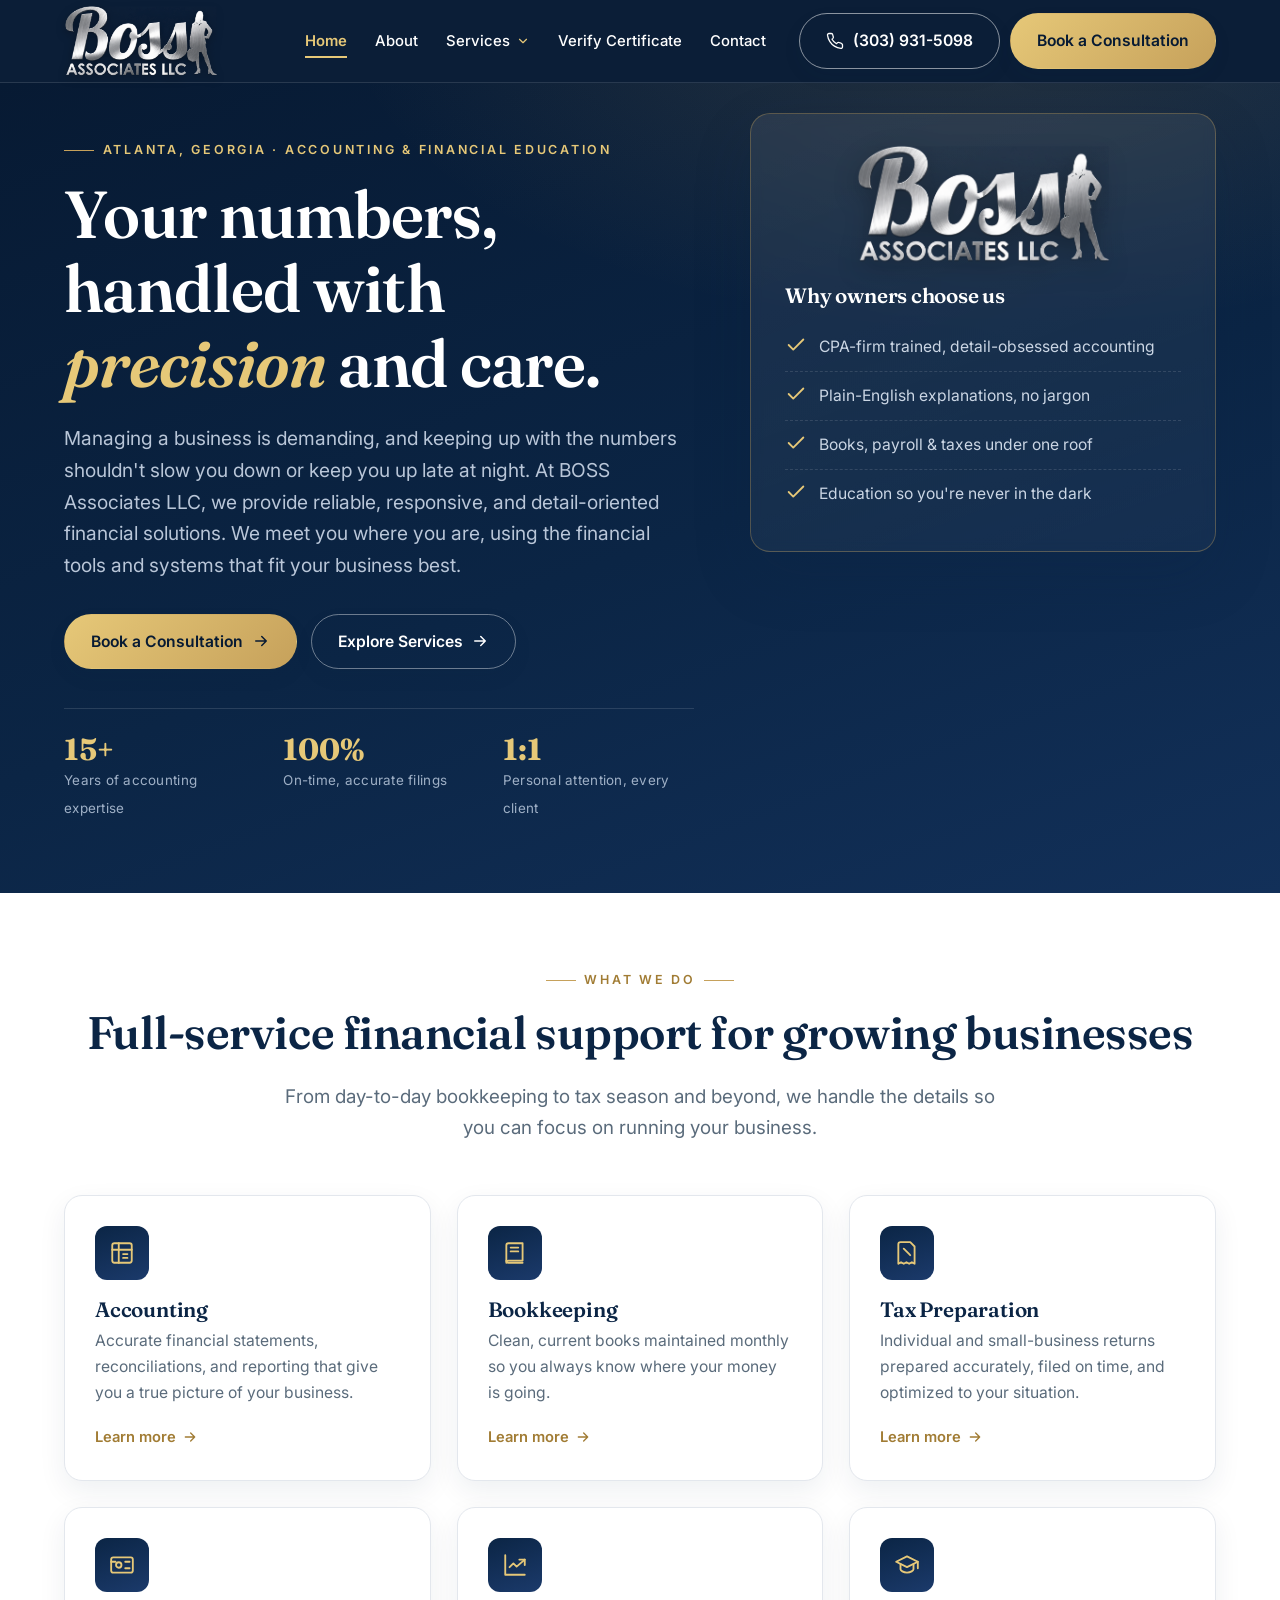
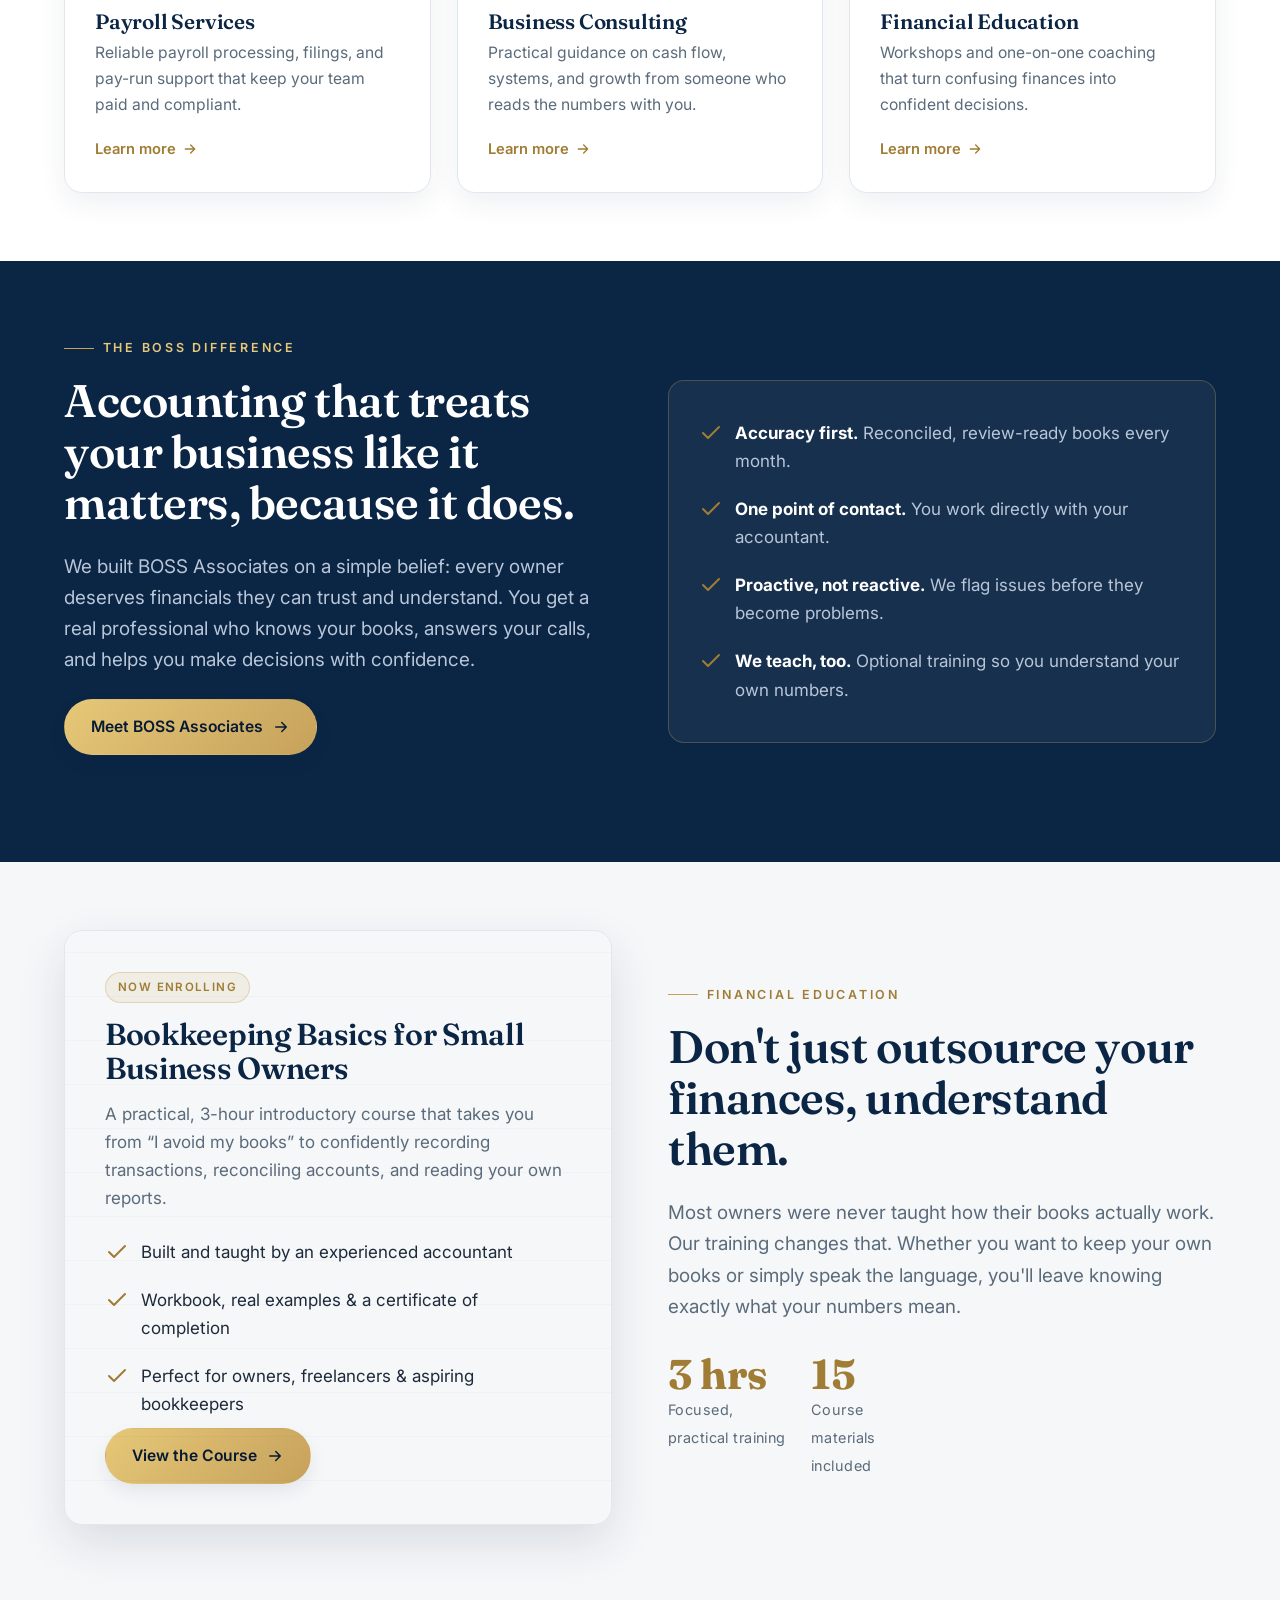
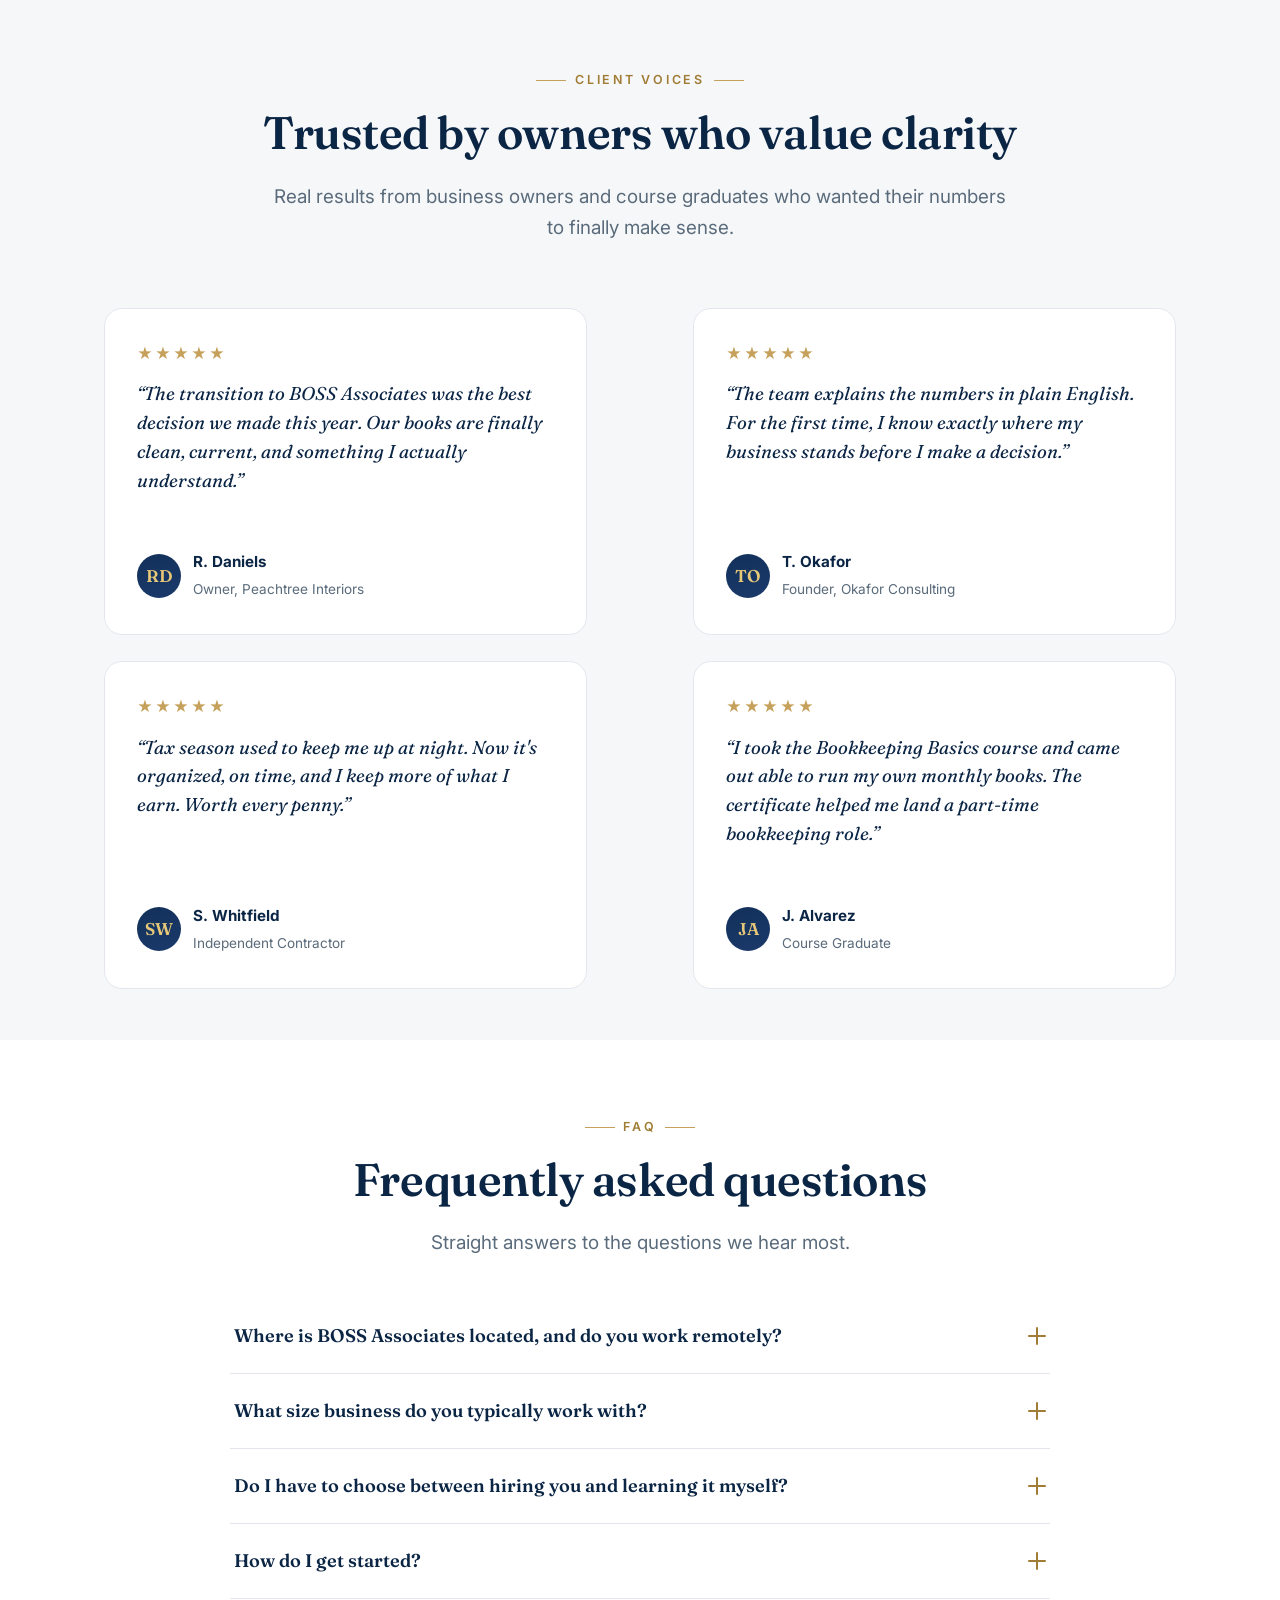
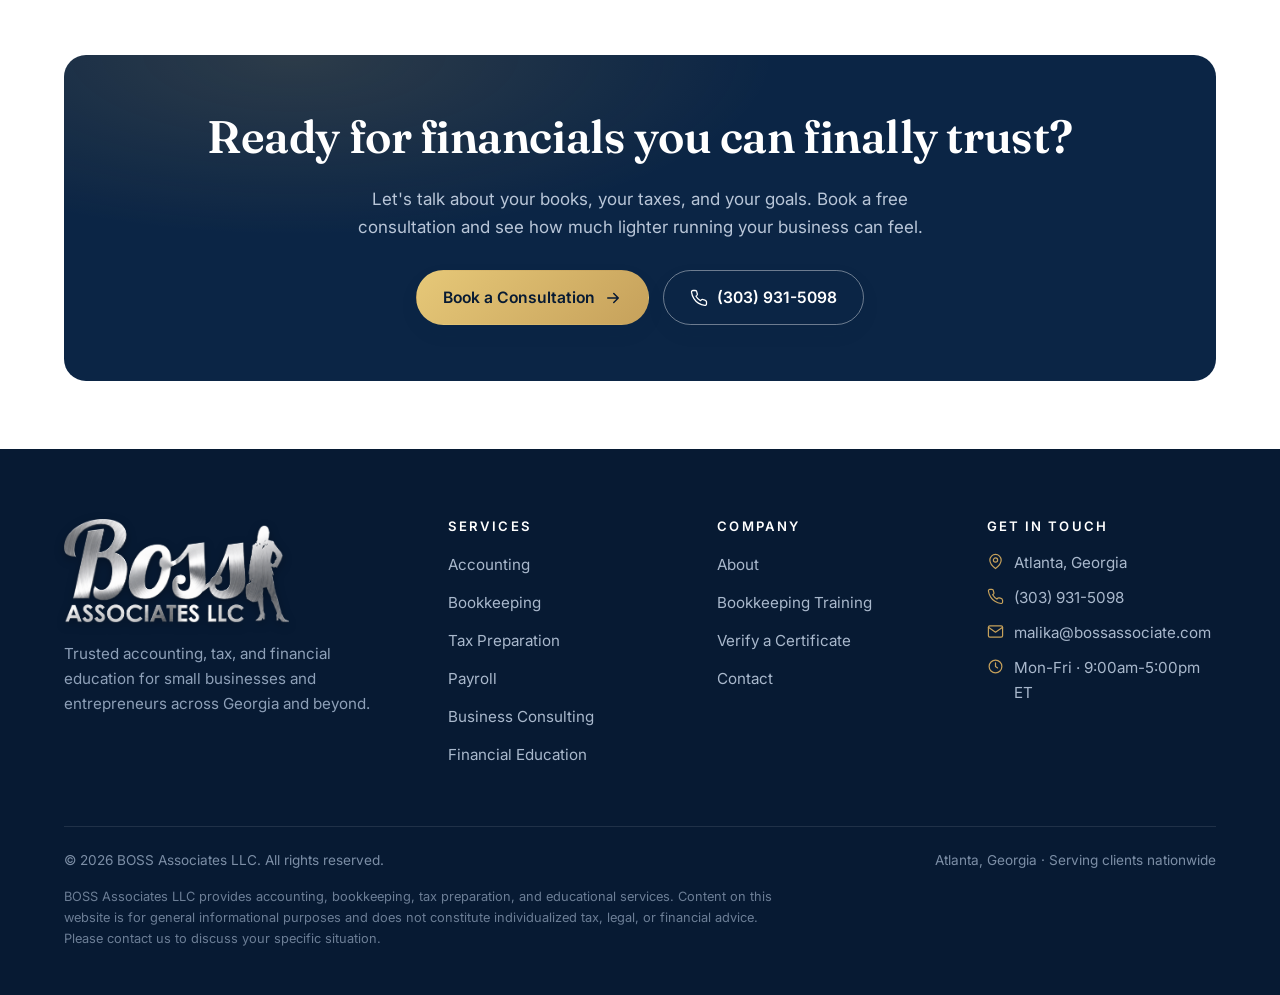
==== commit 5a3eaa46: "Update BOSS Associates website to Version 2.8 Change some wording to website" ====
--- a/index.html
+++ b/index.html
@@ -55,7 +55,7 @@
 <div>
 <span class="eyebrow hero__eyebrow reveal">Atlanta, Georgia · Accounting &amp; Financial Education</span>
 <h1 class="reveal d1">Your numbers, handled with <em>precision</em> and care.</h1>
-<p class="hero__sub reveal d2">BOSS Associates LLC helps small business owners keep clean books, file confident taxes, and finally understand the story their finances are telling, plus training to master bookkeeping yourself.</p>
+<p class="hero__sub reveal d2">Managing a business is demanding, and keeping up with the numbers shouldn't slow you down or keep you up late at night. At BOSS Associates LLC, we provide reliable, responsive, and detail-oriented financial solutions. We meet you where you are, using the financial tools and systems that fit your business best.</p>
 <div class="hero__cta reveal d3">
 <a class="btn btn--gold" href="contact.html">Book a Consultation <svg fill="none" stroke="currentColor" stroke-linecap="round" stroke-linejoin="round" stroke-width="2" viewbox="0 0 24 24"><path d="M5 12h14M13 6l6 6-6 6"></path></svg></a>
 <a class="btn btn--outline" href="services.html">Explore Services <svg fill="none" stroke="currentColor" stroke-linecap="round" stroke-linejoin="round" stroke-width="2" viewbox="0 0 24 24"><path d="M5 12h14M13 6l6 6-6 6"></path></svg></a>
@@ -190,7 +190,7 @@
 </figure>
 <figure class="quote reveal d2">
 <div aria-label="5 out of 5 stars" class="stars">★★★★★</div>
-<blockquote>“Malika explains the numbers in plain English. For the first time I know exactly where my business stands before I make a decision.”</blockquote>
+<blockquote>“The team explains the numbers in plain English. For the first time, I know exactly where my business stands before I make a decision.”</blockquote>
 <figcaption>
 <span class="avatar">TO</span>
 <span class="who"><b>T. Okafor</b><span>Founder, Okafor Consulting</span></span>
@@ -228,7 +228,7 @@
 <div class="faq__a"><p>We're based in Atlanta, Georgia, and serve clients both locally and nationwide. Most bookkeeping, accounting, and tax work is handled securely online, with calls and video meetings whenever you'd like to talk things through.</p></div>
 </details>
 <details class="faq__item reveal">
-<summary class="faq__q">What size businesses do you work with?<span aria-hidden="true" class="plus"></span></summary>
+<summary class="faq__q">What size business do you typically work with?<span aria-hidden="true" class="plus"></span></summary>
 <div class="faq__a"><p>We specialize in small businesses, solo entrepreneurs, freelancers, and contractors. If you're just getting organized or you've outgrown doing it yourself, we can meet you where you are.</p></div>
 </details>
 <details class="faq__item reveal">
@@ -237,7 +237,7 @@
 </details>
 <details class="faq__item reveal">
 <summary class="faq__q">How do I get started?<span aria-hidden="true" class="plus"></span></summary>
-<div class="faq__a"><p>Book a consultation and we'll talk through your situation, what you need, and how we can help. There's no obligation, just a clear next step.</p></div>
+<div class="faq__a"><p>Book a consultation and we'll talk about your current setup, what you need, and how we can help. There's no obligation, just a clear next step.</p></div>
 </details>
 </div>
 </div>
--- a/css/styles.css
+++ b/css/styles.css
@@ -369,7 +369,43 @@
   border: 1px solid var(--border); border-radius: var(--radius); background:#fff; box-shadow: var(--shadow-sm);
   padding: 10px; min-height: 520px;
 }
+.verify-shell--live {
+  padding: 0;
+  overflow: hidden;
+  min-height: 680px;
+  border-color: rgba(198,161,91,.38);
+  box-shadow: 0 18px 46px rgba(11,37,69,.12);
+}
 .verify-shell iframe { width:100%; min-height: 500px; border:0; border-radius: 10px; display:block; }
+.verify-shell--live iframe {
+  min-height: 680px;
+  border-radius: inherit;
+  background:#fff;
+}
+.verify-fallback {
+  display:flex;
+  align-items:center;
+  justify-content:center;
+  gap:16px;
+  flex-wrap:wrap;
+  margin-top:18px;
+  text-align:center;
+}
+.verify-fallback p { margin:0; color:var(--muted); font-size:.9rem; }
+.verify-fallback__button {
+  background: var(--navy-800);
+  color: #fff;
+  border-color: var(--navy-800);
+  box-shadow: 0 8px 20px rgba(11,37,69,.18);
+}
+.verify-fallback__button:hover {
+  background: var(--navy-700);
+  color: var(--gold-lite);
+  border-color: var(--gold);
+}
+@media (max-width:700px){
+  .verify-shell--live, .verify-shell--live iframe { min-height: 760px; }
+}
 .verify-placeholder {
   min-height: 480px; border: 2px dashed var(--gold); border-radius: 10px; background: var(--gray-50);
   display:grid; place-items:center; text-align:center; padding: 40px;
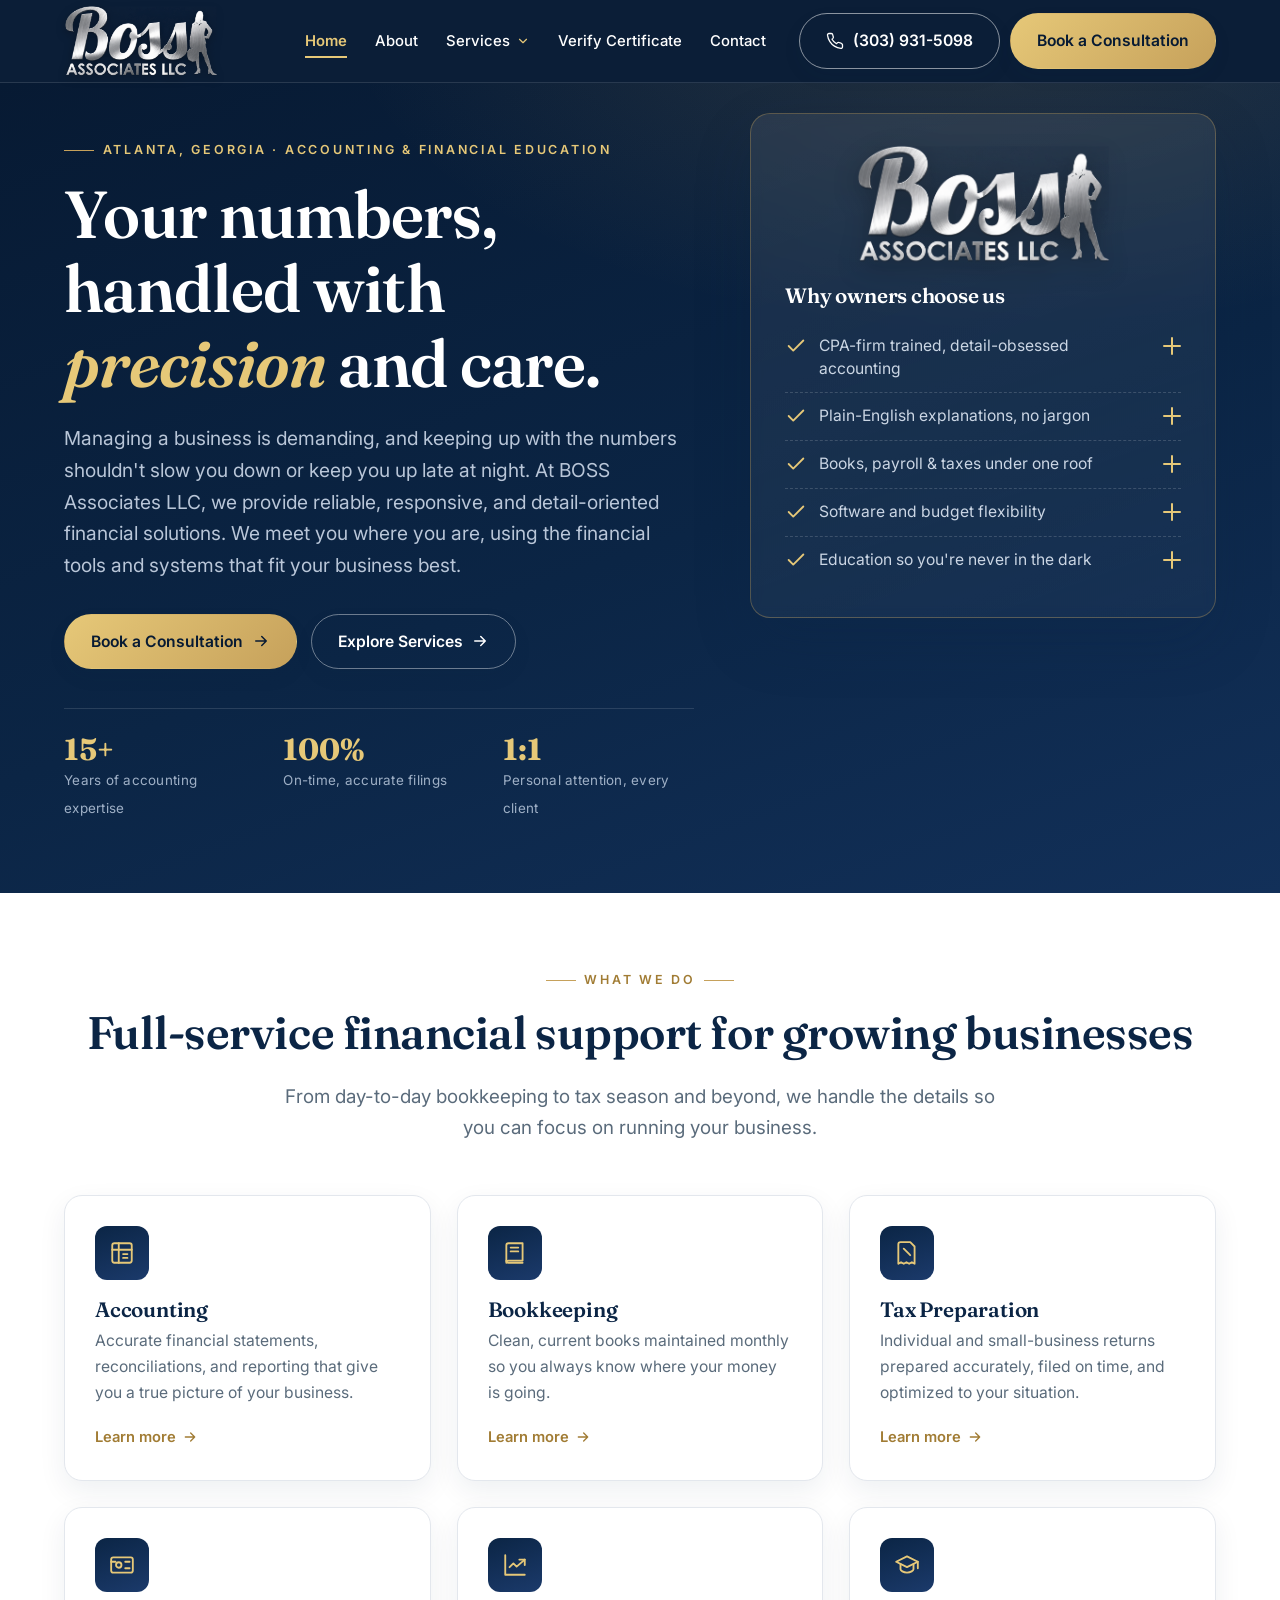
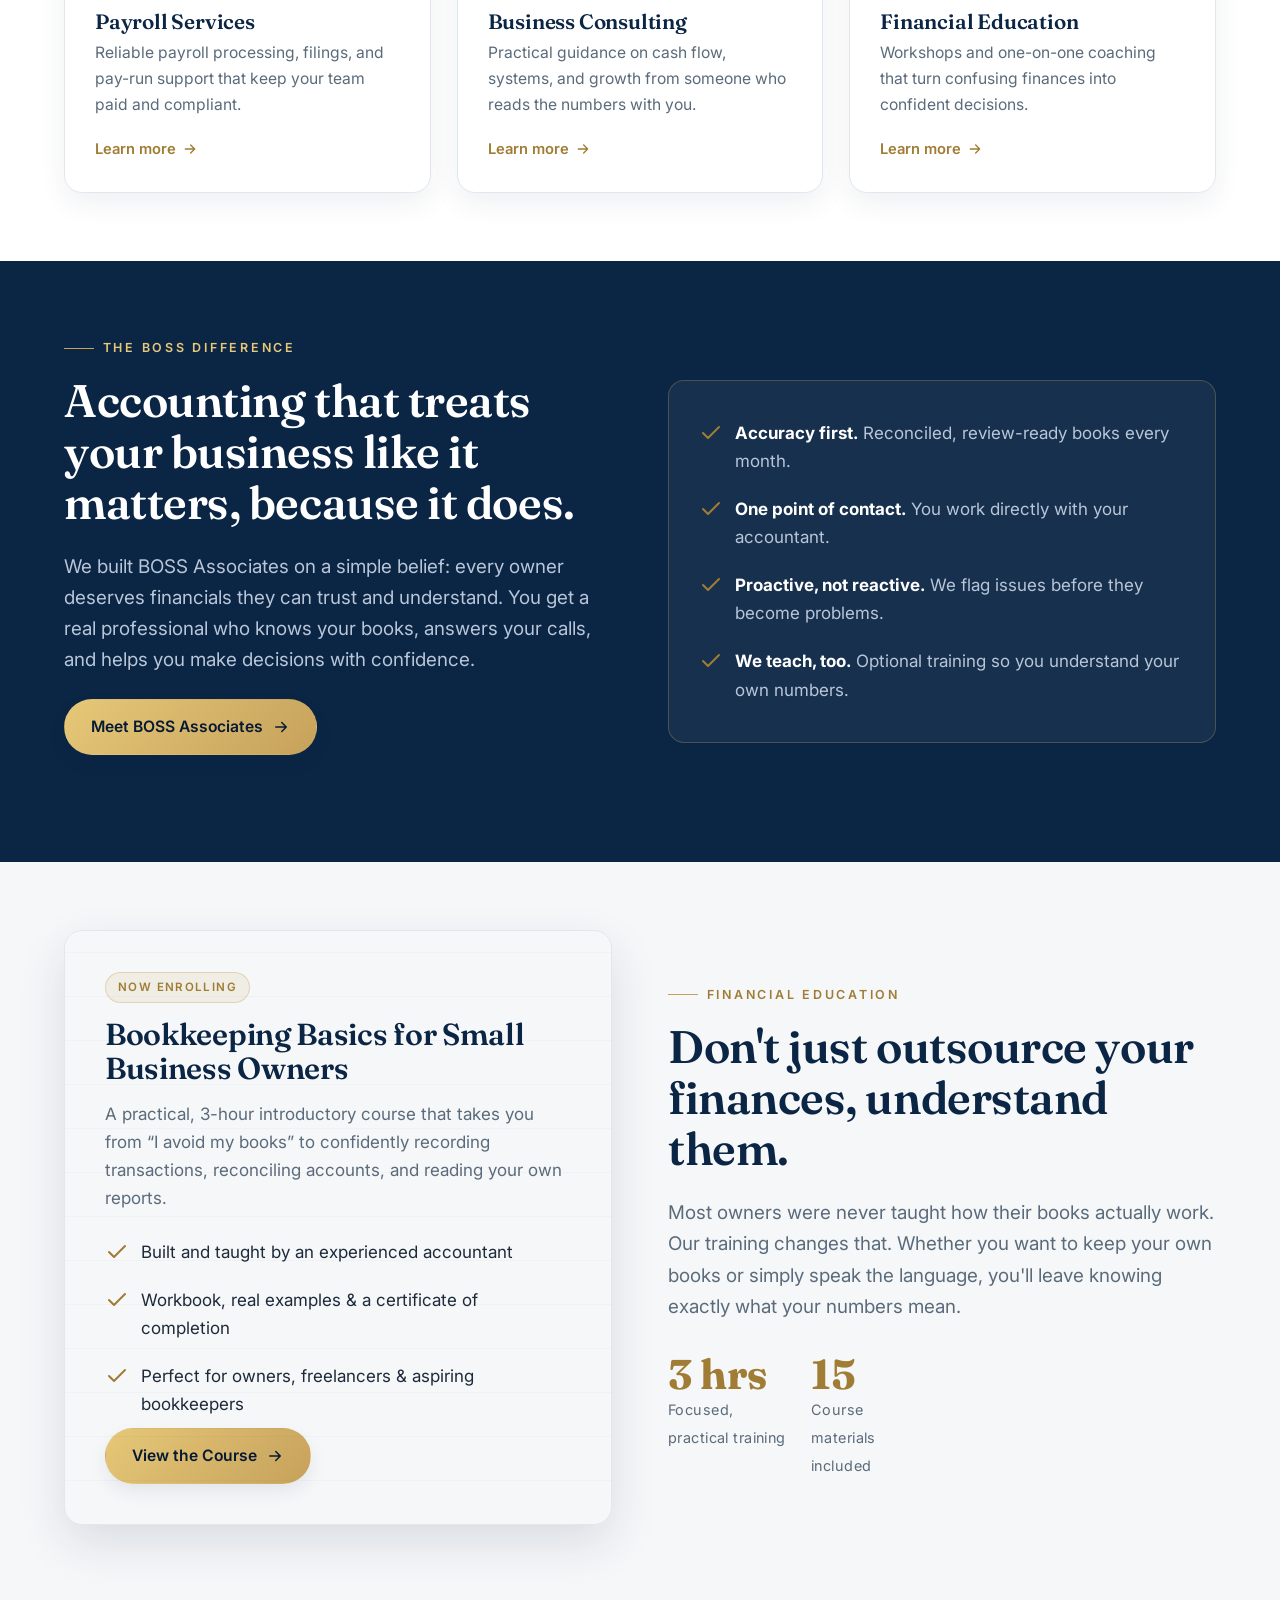
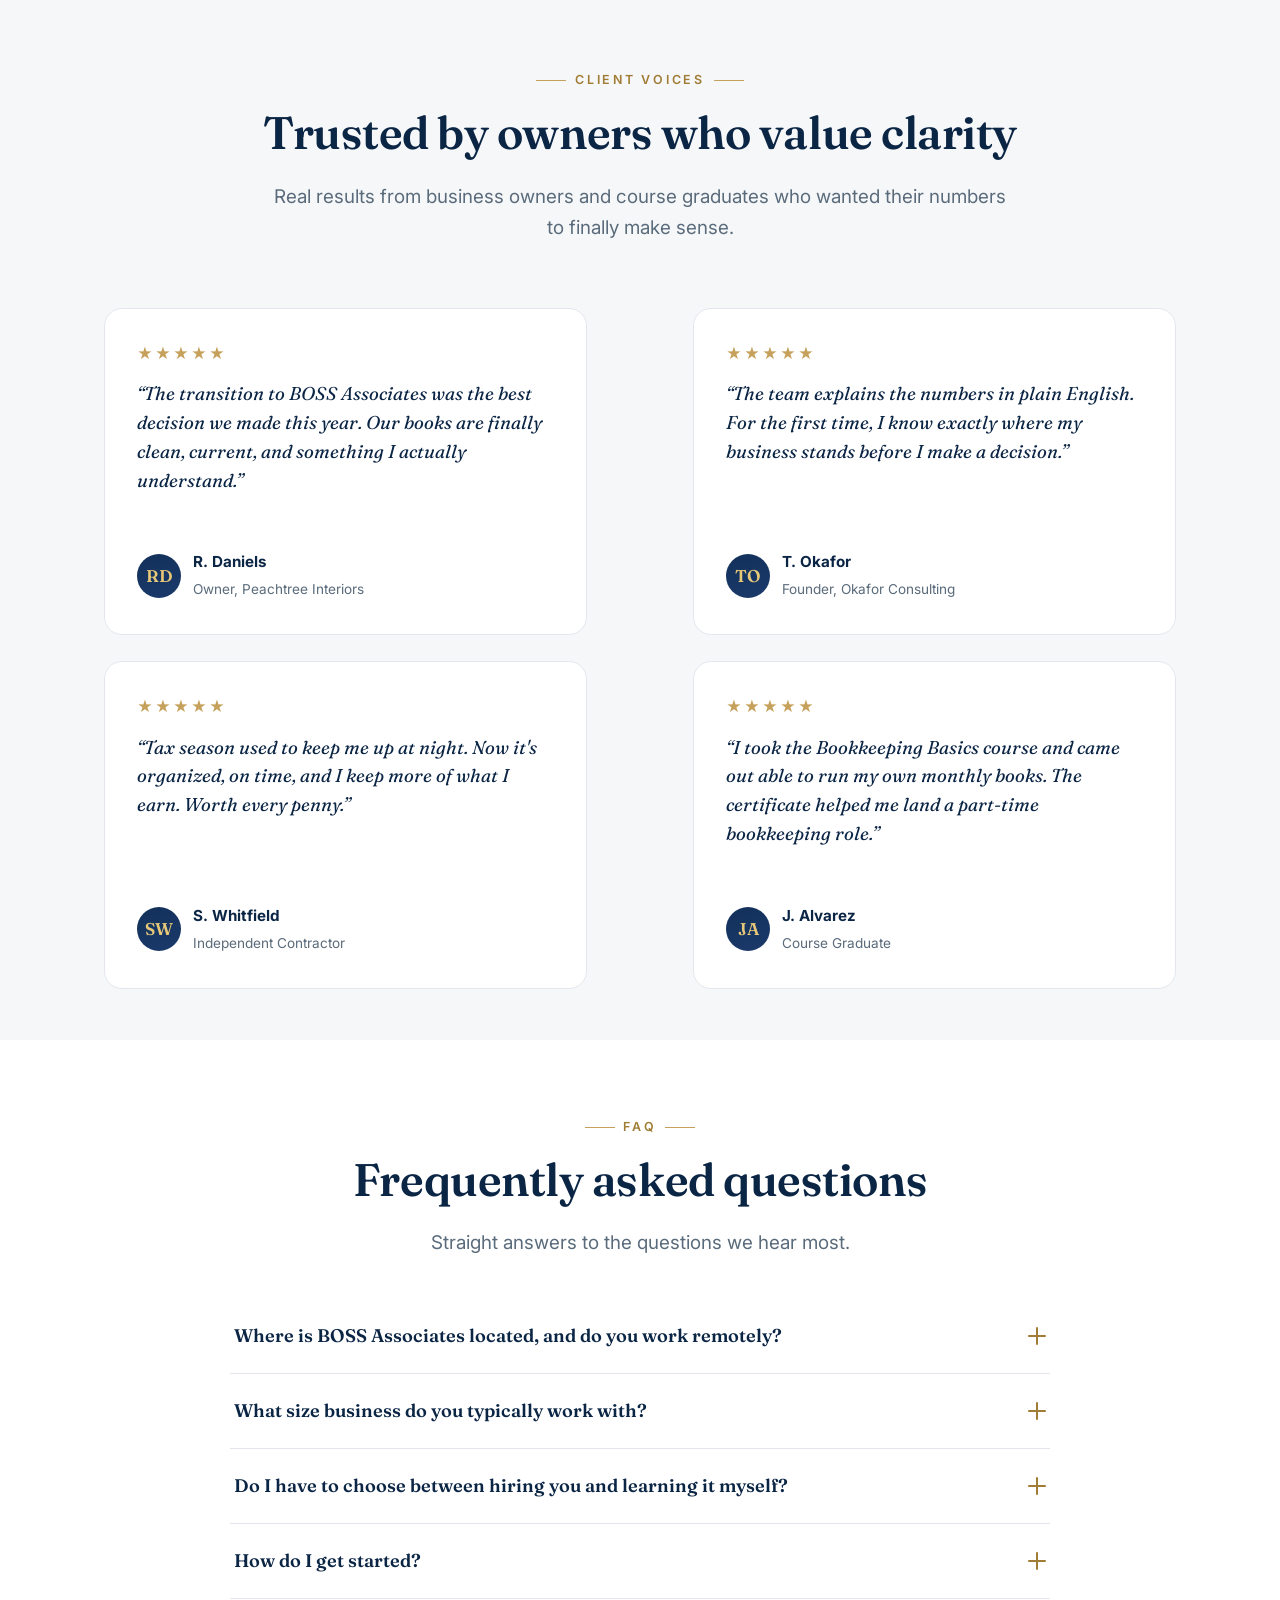
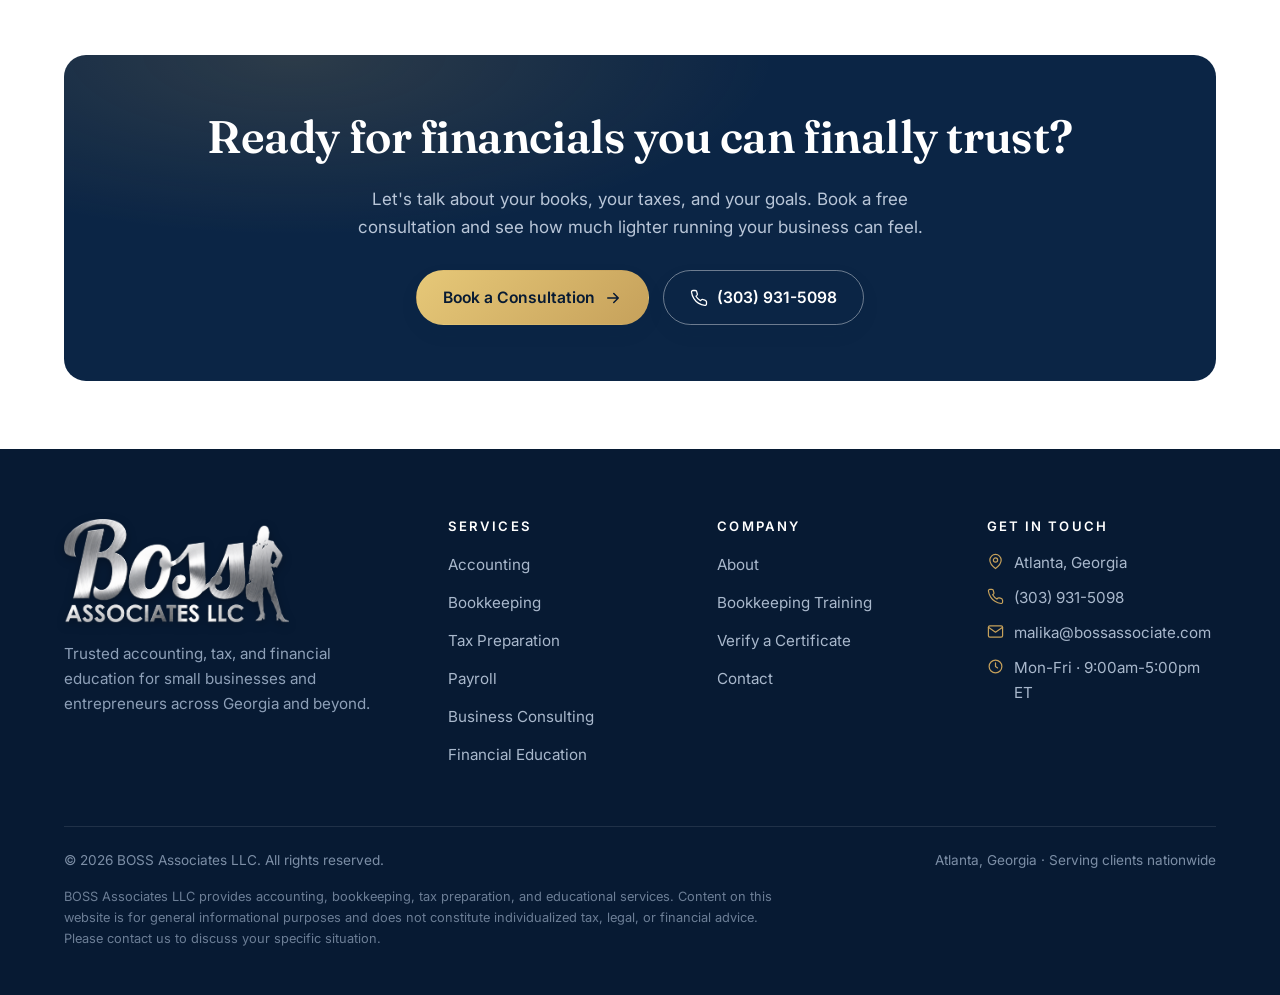
==== commit ac73e359: "Update BOSS Associates website to Version 2.9 website wording epdated" ====
--- a/index.html
+++ b/index.html
@@ -69,12 +69,28 @@
 <aside class="hero__card reveal d2">
 <div class="seal seal--brand"><img alt="BOSS Associates LLC logo" src="assets/boss-logo-silver-clear.png"/></div>
 <h3>Why owners choose us</h3>
-<ul class="hero__list">
-<li><span class="tick"><svg fill="none" stroke="currentColor" stroke-linecap="round" stroke-linejoin="round" stroke-width="2" viewbox="0 0 24 24"><path d="m20 6-11 11-5-5"></path></svg></span> CPA-firm trained, detail-obsessed accounting</li>
-<li><span class="tick"><svg fill="none" stroke="currentColor" stroke-linecap="round" stroke-linejoin="round" stroke-width="2" viewbox="0 0 24 24"><path d="m20 6-11 11-5-5"></path></svg></span> Plain-English explanations, no jargon</li>
-<li><span class="tick"><svg fill="none" stroke="currentColor" stroke-linecap="round" stroke-linejoin="round" stroke-width="2" viewbox="0 0 24 24"><path d="m20 6-11 11-5-5"></path></svg></span> Books, payroll &amp; taxes under one roof</li>
-<li><span class="tick"><svg fill="none" stroke="currentColor" stroke-linecap="round" stroke-linejoin="round" stroke-width="2" viewbox="0 0 24 24"><path d="m20 6-11 11-5-5"></path></svg></span> Education so you're never in the dark</li>
-</ul>
+<div class="hero-features">
+<details class="hero-feature">
+<summary><span class="tick"><svg fill="none" stroke="currentColor" stroke-linecap="round" stroke-linejoin="round" stroke-width="2" viewbox="0 0 24 24"><path d="m20 6-11 11-5-5"></path></svg></span><span>CPA-firm trained, detail-obsessed accounting</span><span class="hero-feature__plus" aria-hidden="true"></span></summary>
+<p>You get enterprise-level rigor and accuracy without the steep corporate price tag or cold, impersonal service. We treat your financial records with absolute precision.</p>
+</details>
+<details class="hero-feature">
+<summary><span class="tick"><svg fill="none" stroke="currentColor" stroke-linecap="round" stroke-linejoin="round" stroke-width="2" viewbox="0 0 24 24"><path d="m20 6-11 11-5-5"></path></svg></span><span>Plain-English explanations, no jargon</span><span class="hero-feature__plus" aria-hidden="true"></span></summary>
+<p>We don't hide behind complicated and confusing accounting terms. We explain your balance sheets, cash flow, and tax liabilities in clear, straightforward language so you can actually use your numbers to make the best decisions.</p>
+</details>
+<details class="hero-feature">
+<summary><span class="tick"><svg fill="none" stroke="currentColor" stroke-linecap="round" stroke-linejoin="round" stroke-width="2" viewbox="0 0 24 24"><path d="m20 6-11 11-5-5"></path></svg></span><span>Books, payroll &amp; taxes under one roof</span><span class="hero-feature__plus" aria-hidden="true"></span></summary>
+<p>No more multiple telephone calls between a separate bookkeeper and tax preparer when tax season arrives. We handle your day-to-day books, process your payroll, and file your taxes under one cohesive strategy.</p>
+</details>
+<details class="hero-feature">
+<summary><span class="tick"><svg fill="none" stroke="currentColor" stroke-linecap="round" stroke-linejoin="round" stroke-width="2" viewbox="0 0 24 24"><path d="m20 6-11 11-5-5"></path></svg></span><span>Software and budget flexibility</span><span class="hero-feature__plus" aria-hidden="true"></span></summary>
+<p>We don't force you into high-priced software subscriptions you don't need. Whether your business thrives on QuickBooks Online, Xero, or a simpler, budget-friendly platform, we build a setup tailored strictly to your transaction volume and budget.</p>
+</details>
+<details class="hero-feature">
+<summary><span class="tick"><svg fill="none" stroke="currentColor" stroke-linecap="round" stroke-linejoin="round" stroke-width="2" viewbox="0 0 24 24"><path d="m20 6-11 11-5-5"></path></svg></span><span>Education so you're never in the dark</span><span class="hero-feature__plus" aria-hidden="true"></span></summary>
+<p>We believe the best client is an informed one. Through our targeted training and ongoing guidance, we empower you and your team to understand your financial reports and manage basic entries correctly.</p>
+</details>
+</div>
 </aside>
 </div>
 </div>
--- a/css/styles.css
+++ b/css/styles.css
@@ -949,3 +949,36 @@
 @media (max-width: 560px) {
   .hero__trust { grid-template-columns: 1fr; }
 }
+
+
+/* Homepage expandable "Why owners choose us" details */
+.hero-features { margin-top: 4px; }
+.hero-feature { border-bottom: 1px dashed rgba(255,255,255,.16); }
+.hero-feature:last-child { border-bottom: 0; }
+.hero-feature summary {
+  list-style: none;
+  cursor: pointer;
+  display: grid;
+  grid-template-columns: 22px minmax(0,1fr) 18px;
+  align-items: start;
+  gap: 12px;
+  padding: 12px 0;
+  color: #CBD6E4;
+  font-size: .98rem;
+  line-height: 1.45;
+}
+.hero-feature summary::-webkit-details-marker { display:none; }
+.hero-feature .tick { width:22px; height:22px; color:var(--gold-lite); }
+.hero-feature__plus { position:relative; width:18px; height:18px; margin-top:2px; }
+.hero-feature__plus::before,
+.hero-feature__plus::after { content:""; position:absolute; background:var(--gold-lite); border-radius:2px; transition:.25s ease; }
+.hero-feature__plus::before { left:0; top:8px; width:18px; height:2px; }
+.hero-feature__plus::after { left:8px; top:0; width:2px; height:18px; }
+.hero-feature[open] .hero-feature__plus::after { transform:rotate(90deg); opacity:0; }
+.hero-feature p { margin: -2px 30px 14px 34px; color:#E6ECF4; font-size:.9rem; line-height:1.58; }
+
+/* About-page value cards */
+.value-card__heading { display:flex; align-items:center; gap:14px; margin-bottom:28px; }
+.value-card__heading .card__icon { margin-bottom:0; flex:none; }
+.value-card__heading h3 { margin:0; }
+.value-card p em { font-style:italic; }
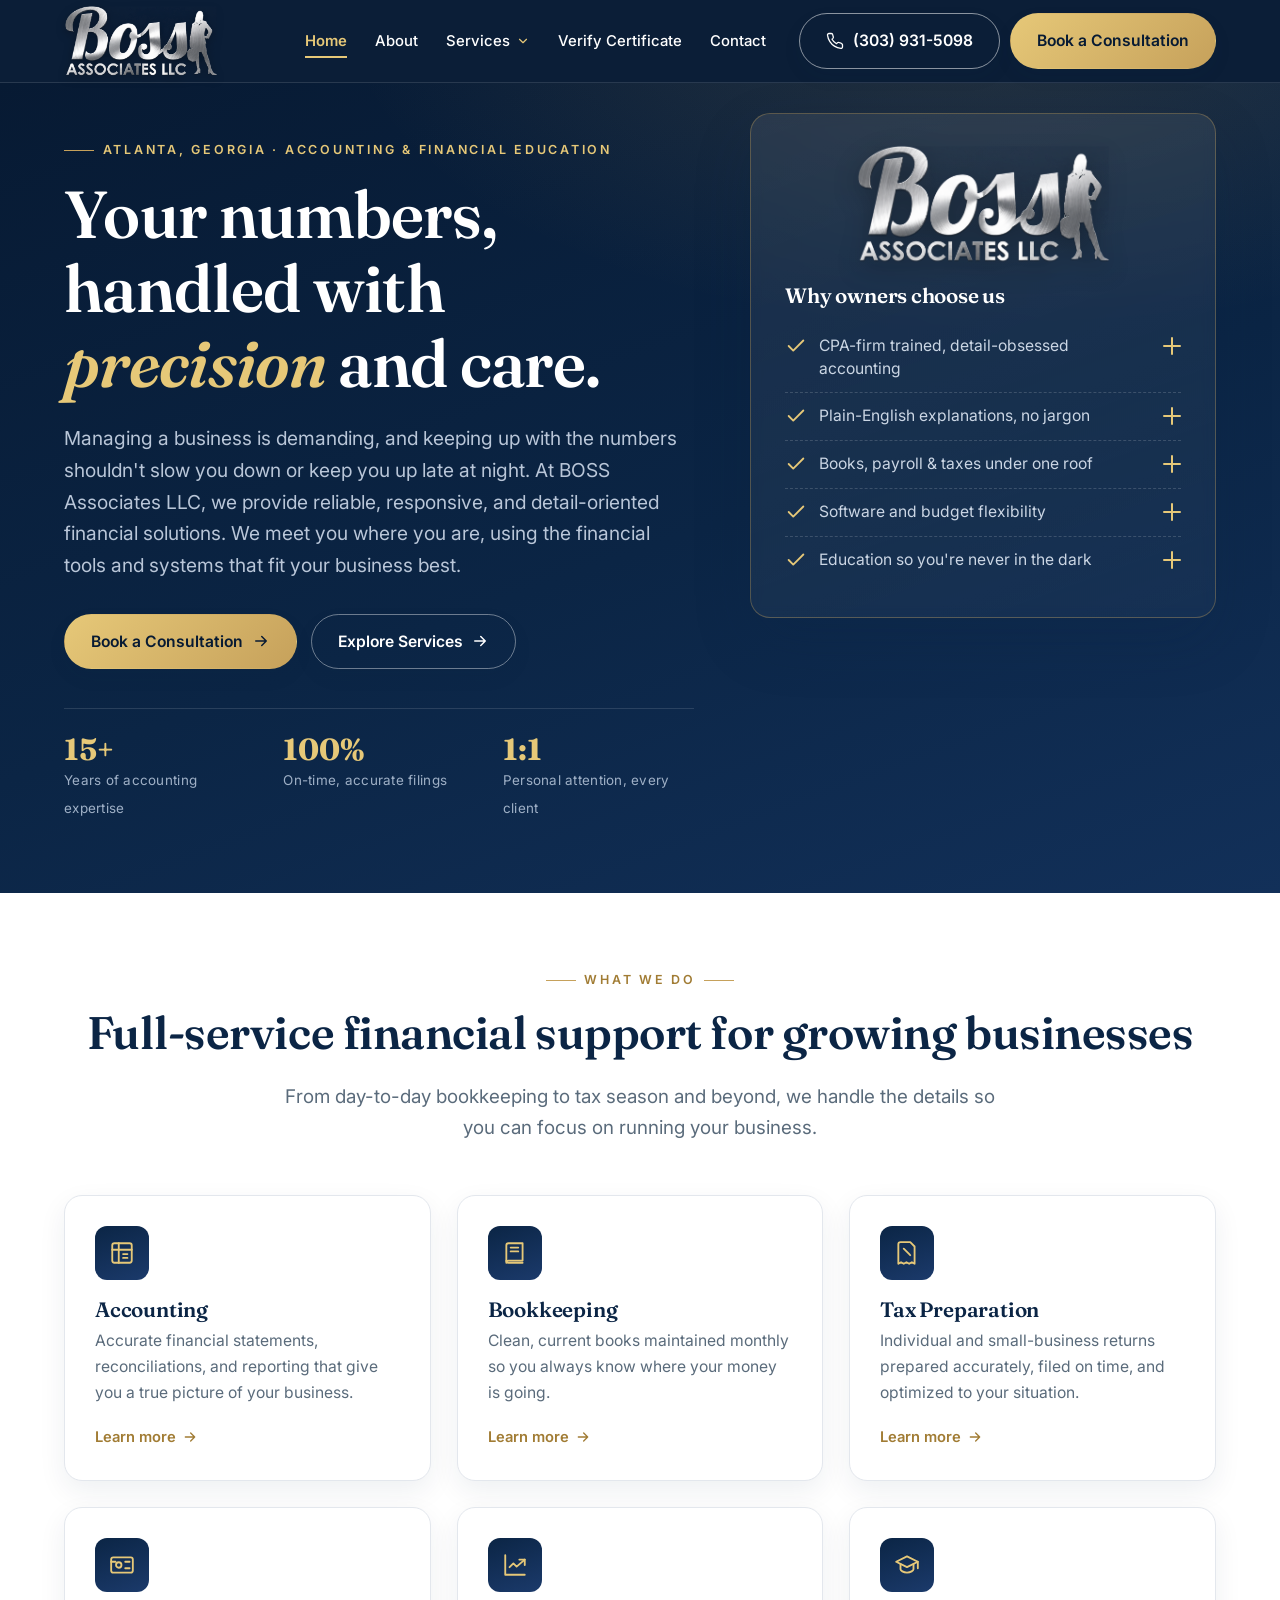
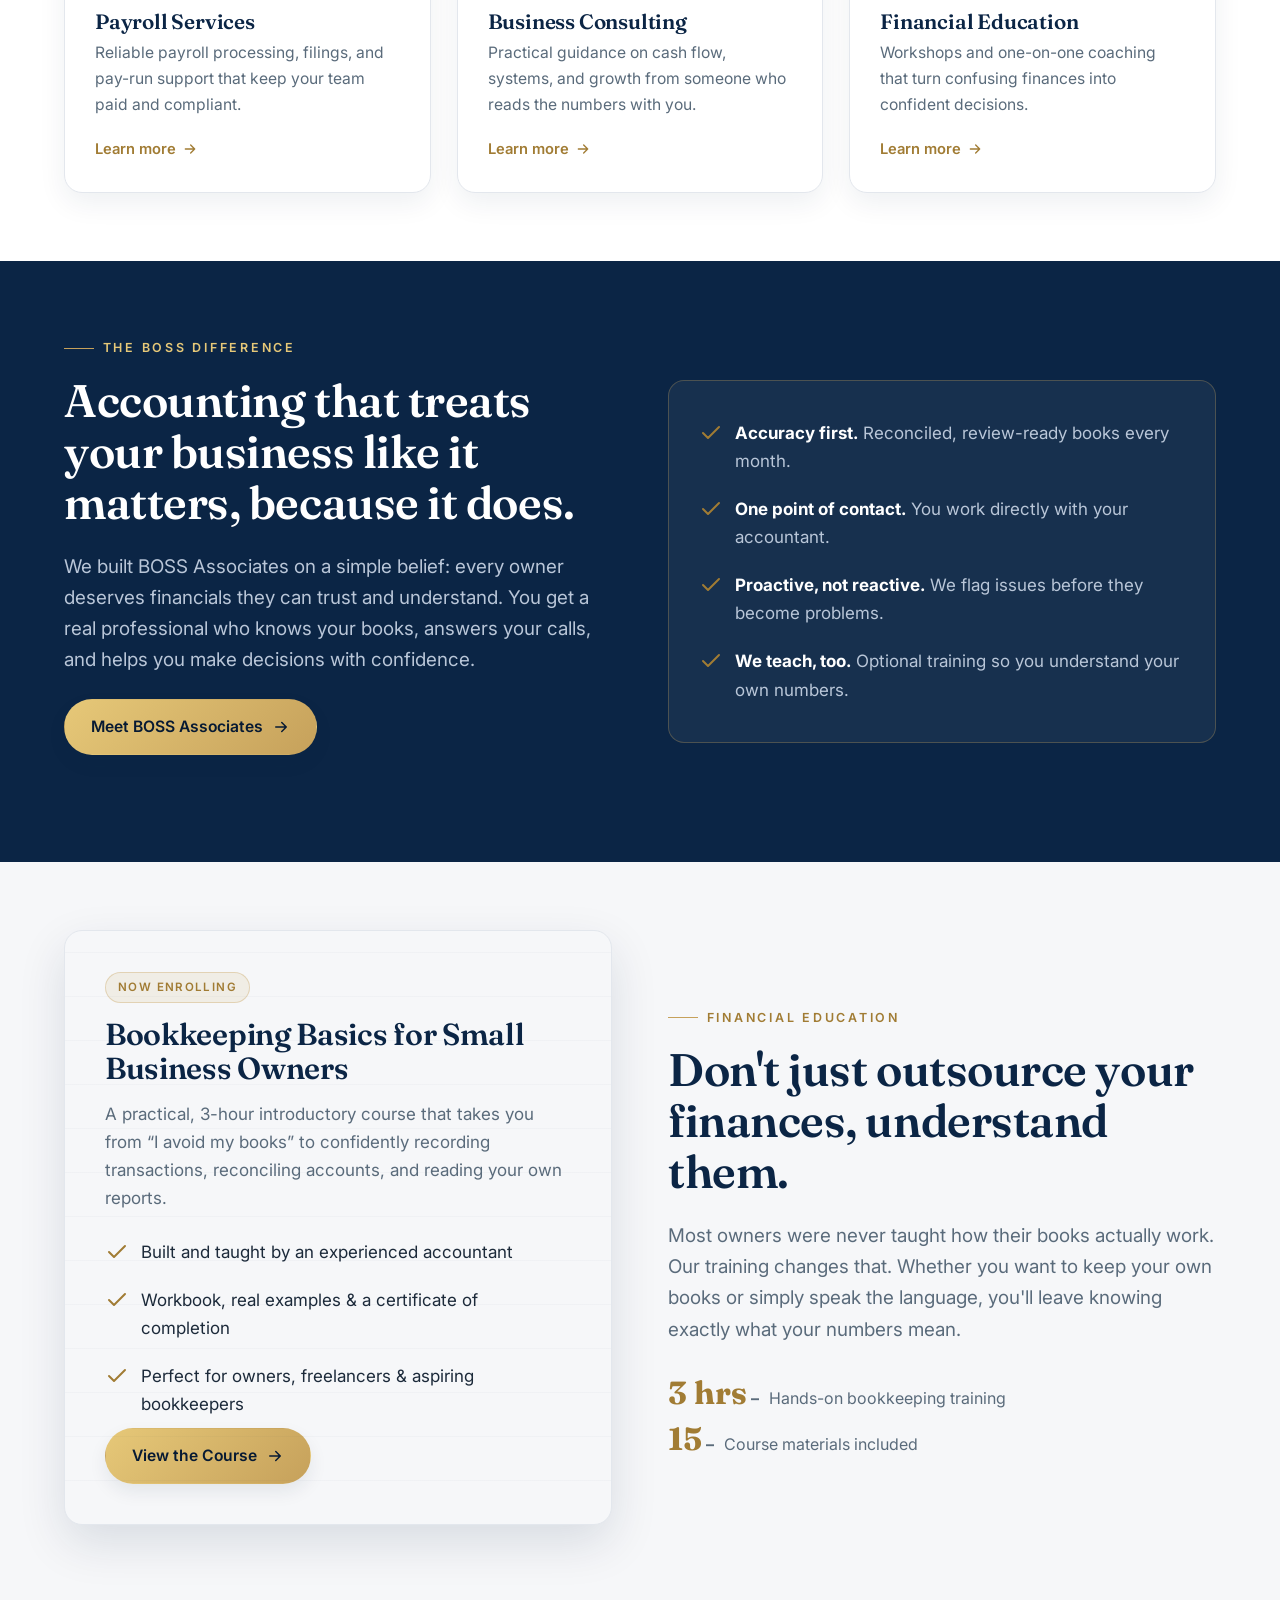
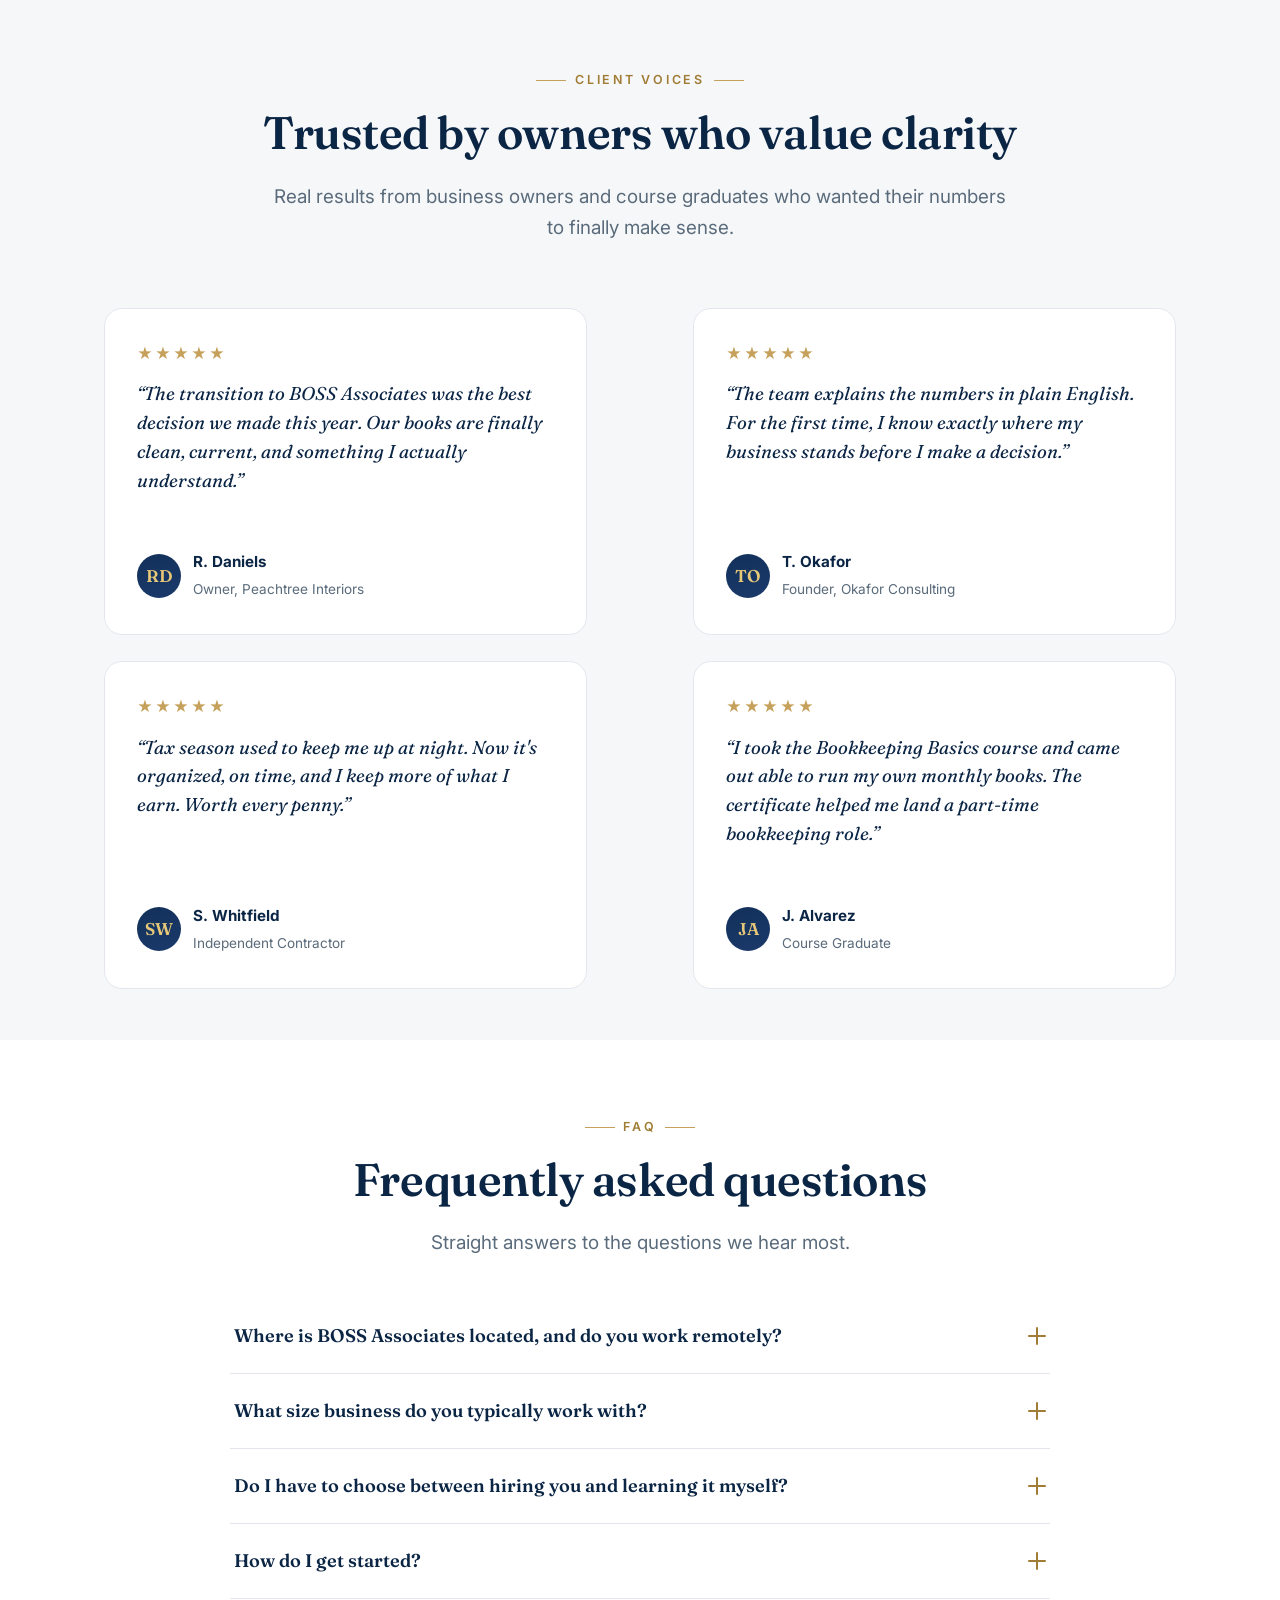
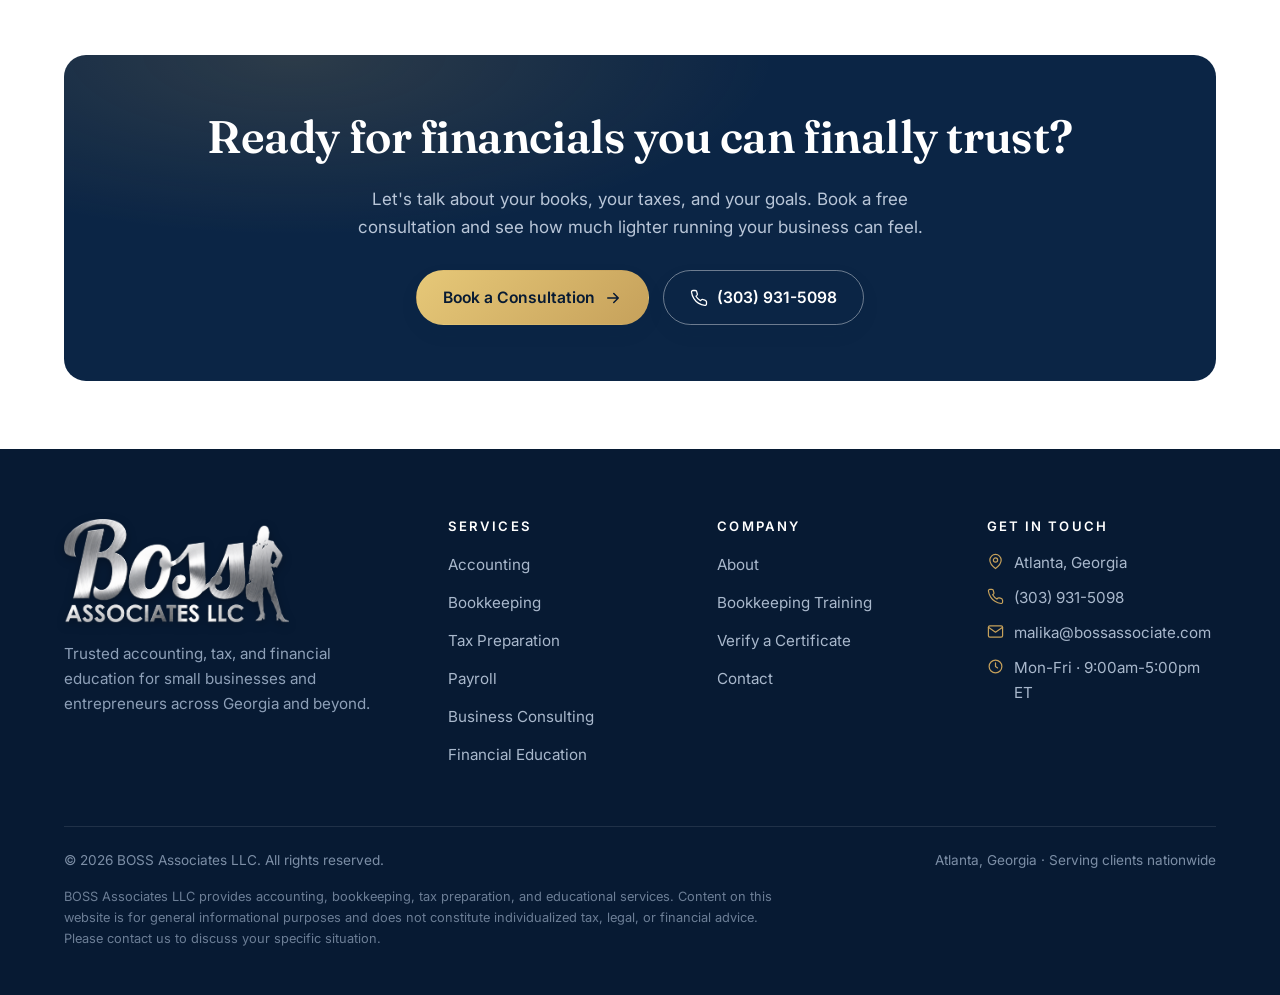
==== commit ef3a8059: "Update BOSS Associates website to Version 3.5" ====
--- a/index.html
+++ b/index.html
@@ -180,9 +180,9 @@
 <span class="eyebrow">Financial Education</span>
 <h2 class="h2">Don't just outsource your finances, understand them.</h2>
 <p class="lead">Most owners were never taught how their books actually work. Our training changes that. Whether you want to keep your own books or simply speak the language, you'll leave knowing exactly what your numbers mean.</p>
-<div class="statband" style="margin-top:2rem;text-align:left">
-<div class="stat"><b style="color:var(--gold-deep)">3 hrs</b><span style="color:var(--muted)">Focused, practical training</span></div>
-<div class="stat"><b style="color:var(--gold-deep)">15</b><span style="color:var(--muted)">Course materials included</span></div>
+<div class="training-stats" aria-label="Course highlights">
+<div class="training-stat"><strong>3 hrs</strong><span>Hands-on bookkeeping training</span></div>
+<div class="training-stat"><strong>15</strong><span>Course materials included</span></div>
 </div>
 </div>
 </div>
--- a/css/styles.css
+++ b/css/styles.css
@@ -982,3 +982,55 @@
 .value-card__heading .card__icon { margin-bottom:0; flex:none; }
 .value-card__heading h3 { margin:0; }
 .value-card p em { font-style:italic; }
+
+/* About page: make value-card headings visible on white cards */
+.section--navy .value-card__heading h3 {
+  color: var(--navy-800);
+  font-weight: 700;
+  font-size: 1.25rem;
+  margin: 0;
+}
+.value-card__heading {
+  display: flex;
+  align-items: center;
+  gap: 14px;
+  margin-bottom: 28px;
+}
+
+/* Homepage financial education course highlights */
+.training-stats {
+  display: flex;
+  flex-direction: column;
+  gap: 0.85rem;
+  margin-top: 2rem;
+}
+.training-stat {
+  display: flex;
+  align-items: baseline;
+  gap: 0.65rem;
+  color: var(--muted);
+  font-size: 1rem;
+  line-height: 1.45;
+}
+.training-stat strong {
+  flex: 0 0 auto;
+  min-width: auto;
+  font-family: var(--font-display);
+  font-size: 2rem;
+  line-height: 1;
+  color: var(--gold-deep);
+  white-space: nowrap;
+}
+.training-stat strong::after {
+  content: " –";
+  font-family: var(--font-body);
+  font-size: 1rem;
+  color: var(--muted);
+}
+.training-stat span {
+  display: inline;
+}
+@media (max-width: 480px) {
+  .training-stat { font-size: 0.95rem; }
+  .training-stat strong { min-width: 4.25rem; font-size: 1.75rem; }
+}
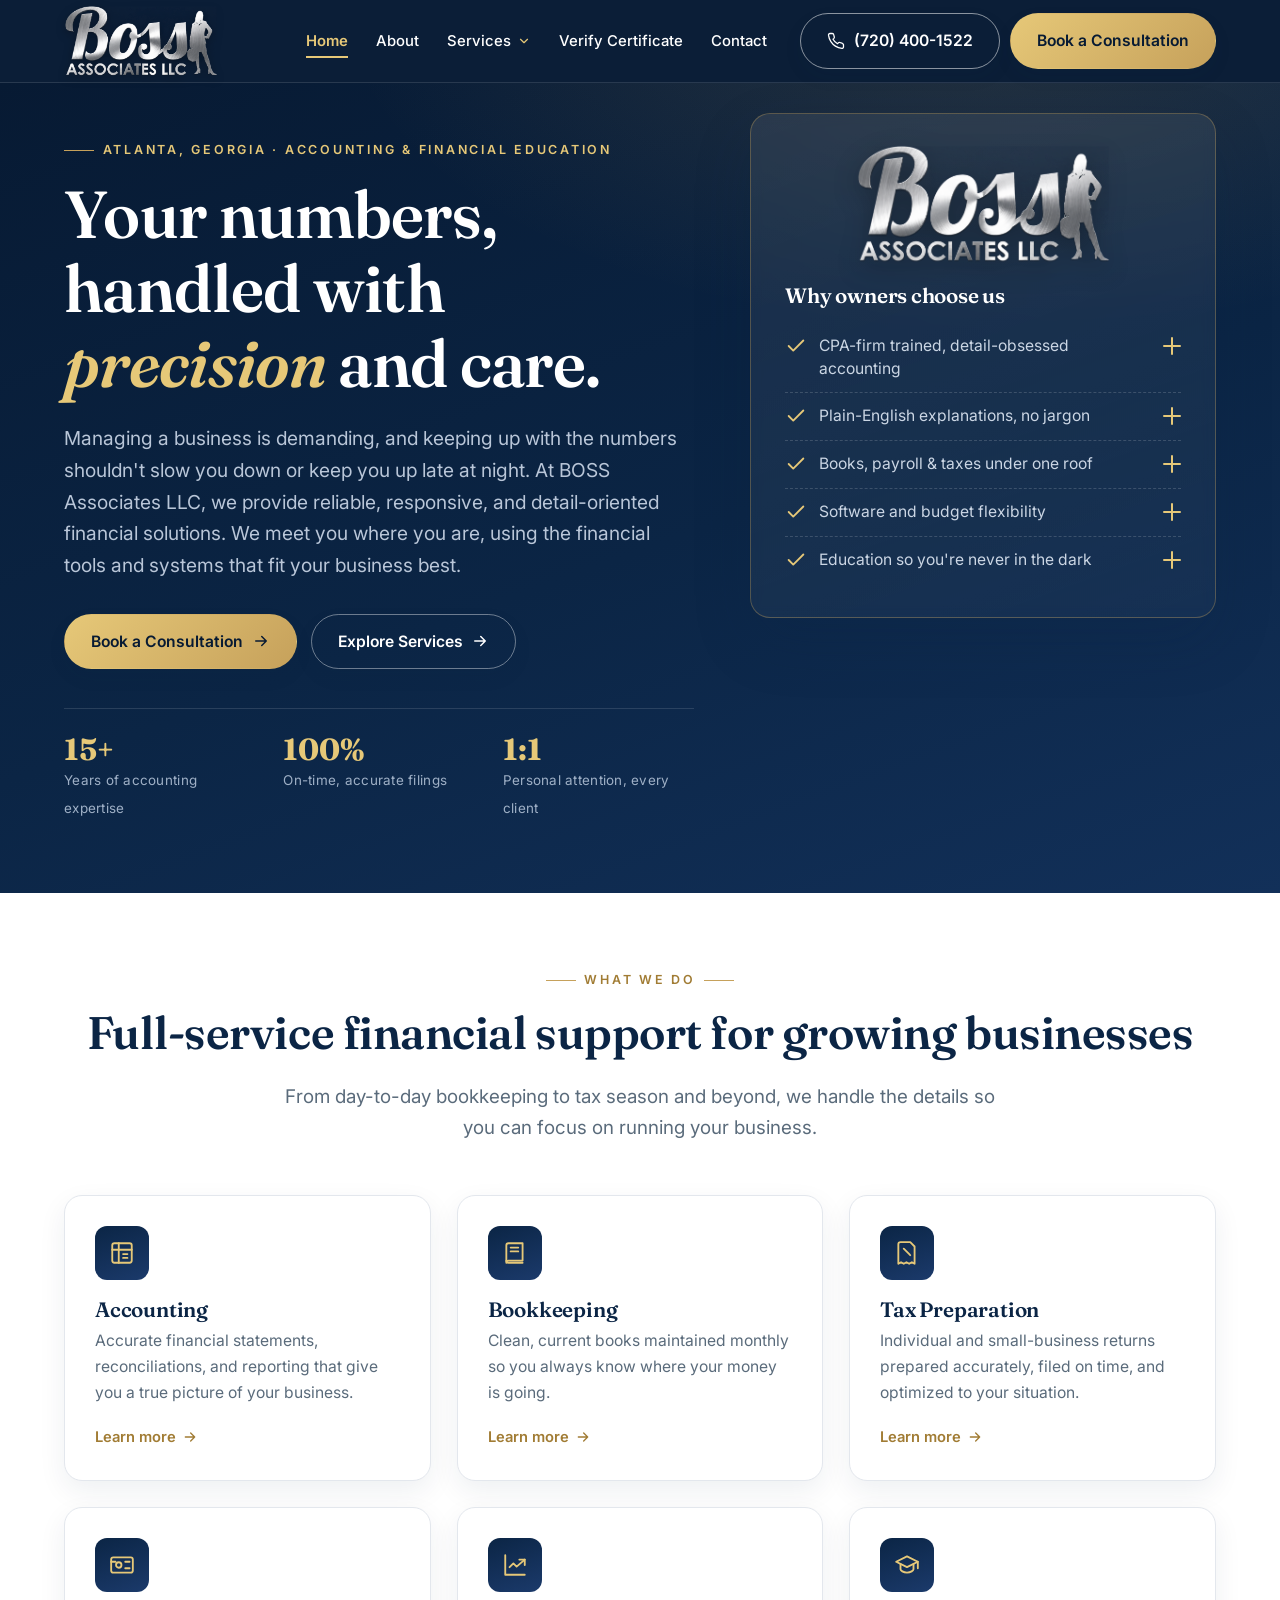
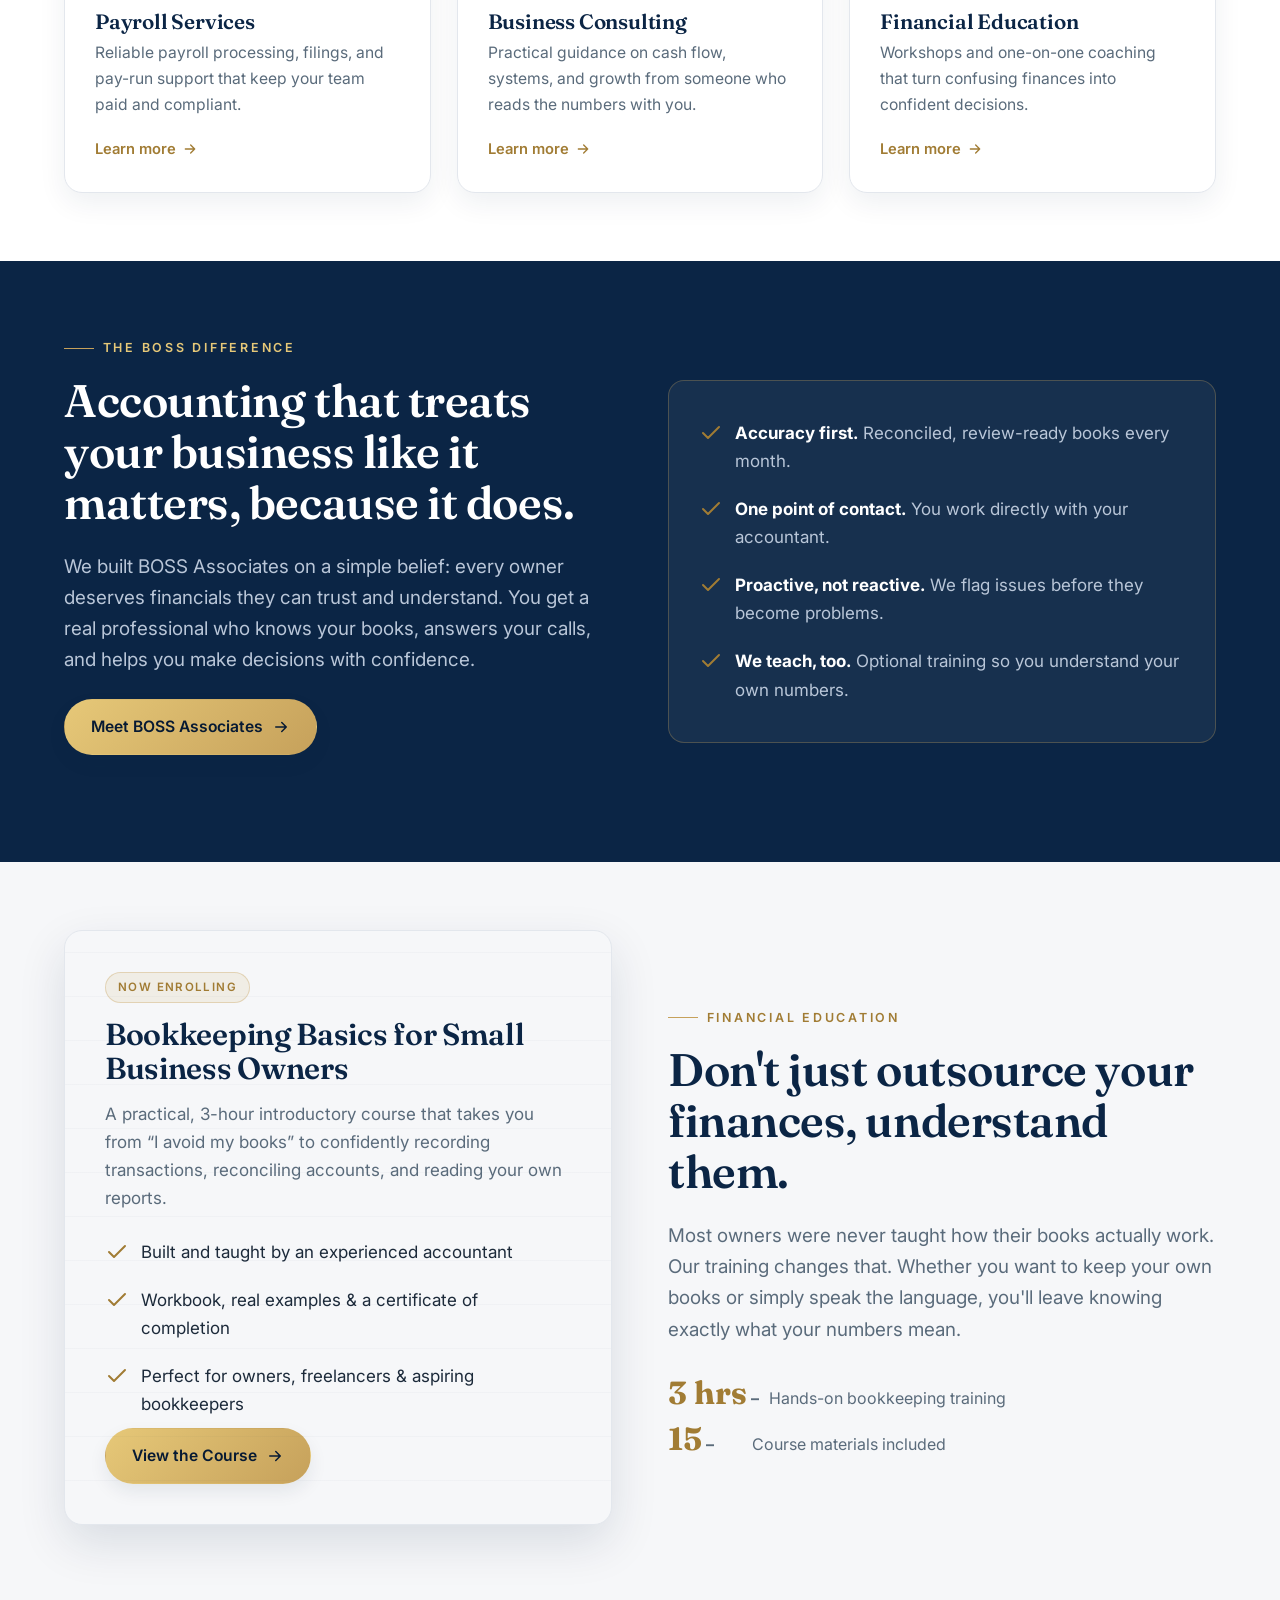
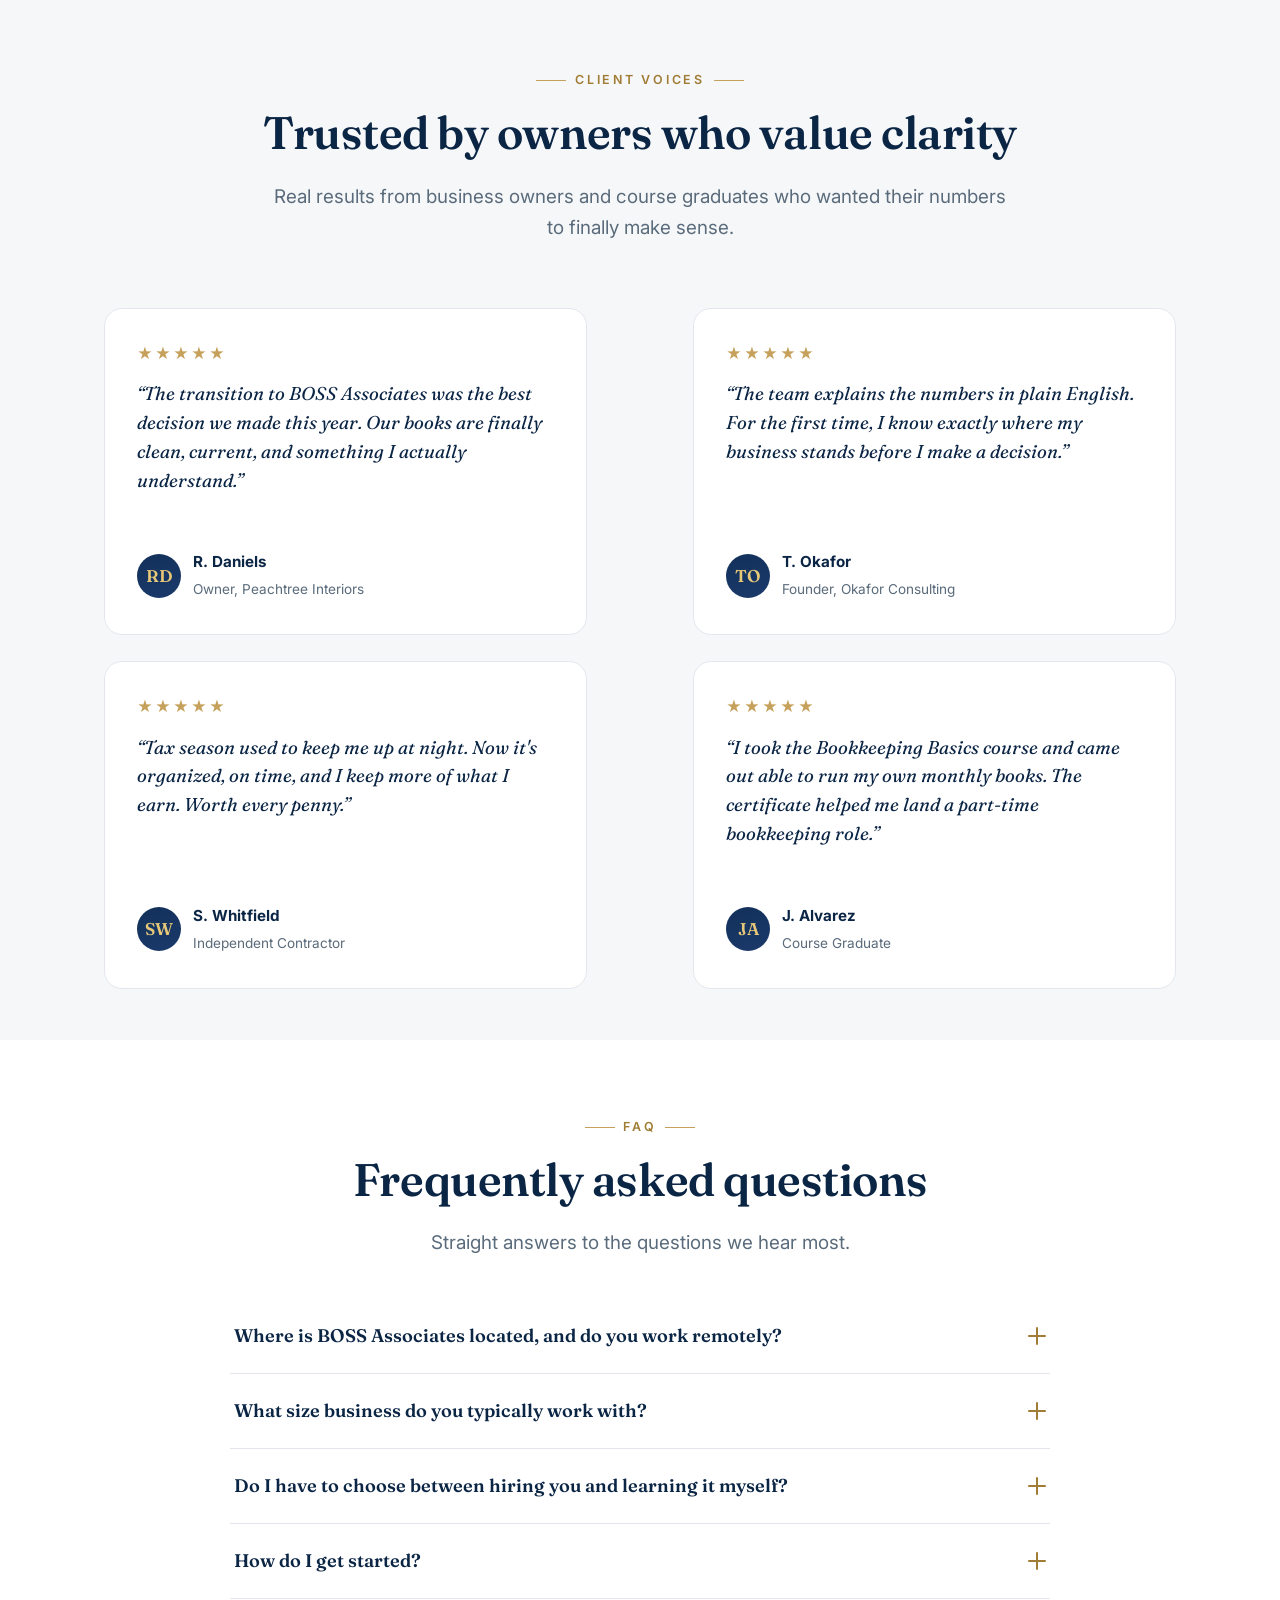
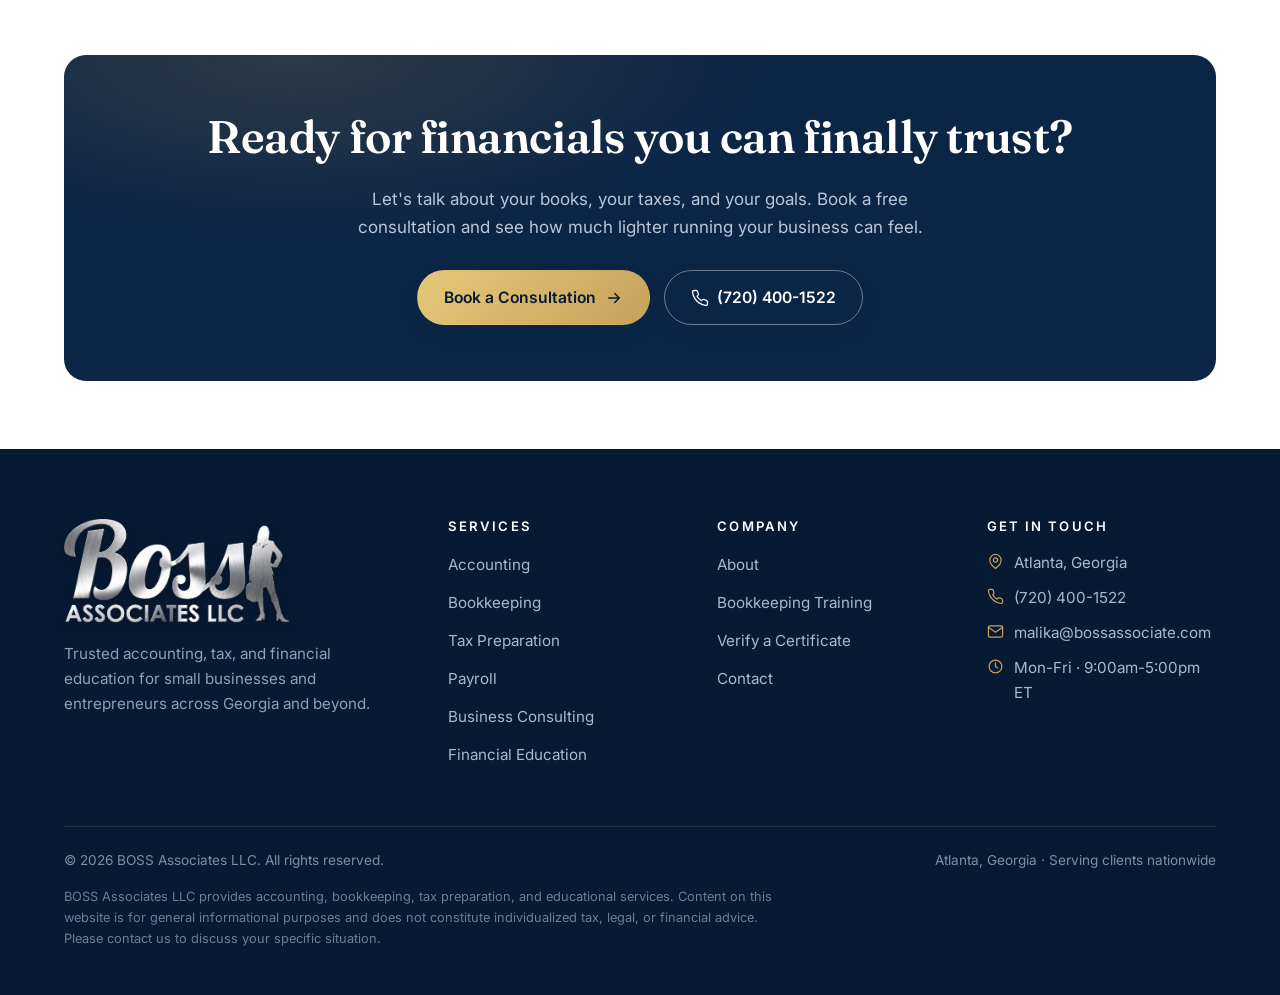
==== commit 6d55043e: "BOSS Associates Website Phone 720 Clickable" ====
--- a/index.html
+++ b/index.html
@@ -19,7 +19,7 @@
 <link crossorigin="" href="https://fonts.gstatic.com" rel="preconnect"/>
 <link href="https://fonts.googleapis.com/css2?family=Fraunces:ital,opsz,wght@0,9..144,400;0,9..144,500;0,9..144,600;1,9..144,500;1,9..144,600&amp;family=Inter:wght@400;500;600;700&amp;display=swap" rel="stylesheet"/>
 <link href="css/styles.css" rel="stylesheet"/>
-<script type="application/ld+json">{"@context":"https://schema.org","@type":"AccountingService","name":"BOSS Associates LLC","description":"Accounting, bookkeeping, tax preparation, payroll, and financial education for small businesses.","areaServed":"US","address":{"@type":"PostalAddress","addressLocality":"Atlanta","addressRegion":"GA","addressCountry":"US"},"email":"malika@bossassociate.com","telephone":"(303) 931-5098","url":"https://www.bossassociate.com","priceRange":"$$"}</script>
+<script type="application/ld+json">{"@context":"https://schema.org","@type":"AccountingService","name":"BOSS Associates LLC","description":"Accounting, bookkeeping, tax preparation, payroll, and financial education for small businesses.","areaServed":"US","address":{"@type":"PostalAddress","addressLocality":"Atlanta","addressRegion":"GA","addressCountry":"US"},"email":"malika@bossassociate.com","telephone":"(720) 400-1522","url":"https://www.bossassociate.com","priceRange":"$$"}</script>
 <link href="assets/favicon.png?v=3" rel="apple-touch-icon"/>
 </head>
 <body>
@@ -42,7 +42,7 @@
 <a href="contact.html">Contact</a>
 </nav>
 <div class="nav__cta">
-<a class="btn btn--ghost" href="tel:+13039315098"><svg fill="none" stroke="currentColor" stroke-linecap="round" stroke-linejoin="round" stroke-width="1.7" viewbox="0 0 24 24"><path d="M22 16.9v3a2 2 0 0 1-2.2 2 19.8 19.8 0 0 1-8.6-3.1 19.5 19.5 0 0 1-6-6A19.8 19.8 0 0 1 2 4.2 2 2 0 0 1 4 2h3a2 2 0 0 1 2 1.7c.1.9.4 1.8.7 2.7a2 2 0 0 1-.5 2.1L8 9.6a16 16 0 0 0 6 6l1.1-1.1a2 2 0 0 1 2.1-.5c.9.3 1.8.6 2.7.7a2 2 0 0 1 1.7 2z"></path></svg> (303) 931-5098</a>
+<a class="btn btn--ghost" href="tel:+17204001522"><svg fill="none" stroke="currentColor" stroke-linecap="round" stroke-linejoin="round" stroke-width="1.7" viewbox="0 0 24 24"><path d="M22 16.9v3a2 2 0 0 1-2.2 2 19.8 19.8 0 0 1-8.6-3.1 19.5 19.5 0 0 1-6-6A19.8 19.8 0 0 1 2 4.2 2 2 0 0 1 4 2h3a2 2 0 0 1 2 1.7c.1.9.4 1.8.7 2.7a2 2 0 0 1-.5 2.1L8 9.6a16 16 0 0 0 6 6l1.1-1.1a2 2 0 0 1 2.1-.5c.9.3 1.8.6 2.7.7a2 2 0 0 1 1.7 2z"></path></svg> (720) 400-1522</a>
 <a class="btn btn--gold" href="contact.html">Book a Consultation</a>
 </div>
 <button aria-expanded="false" aria-label="Menu" class="menu-btn"><span></span></button>
@@ -265,7 +265,7 @@
 <p>Let's talk about your books, your taxes, and your goals. Book a free consultation and see how much lighter running your business can feel.</p>
 <div class="btnrow">
 <a class="btn btn--gold" href="contact.html">Book a Consultation <svg fill="none" stroke="currentColor" stroke-linecap="round" stroke-linejoin="round" stroke-width="2" viewbox="0 0 24 24"><path d="M5 12h14M13 6l6 6-6 6"></path></svg></a>
-<a class="btn btn--outline" href="tel:+13039315098"><svg fill="none" stroke="currentColor" stroke-linecap="round" stroke-linejoin="round" stroke-width="1.7" viewbox="0 0 24 24"><path d="M22 16.9v3a2 2 0 0 1-2.2 2 19.8 19.8 0 0 1-8.6-3.1 19.5 19.5 0 0 1-6-6A19.8 19.8 0 0 1 2 4.2 2 2 0 0 1 4 2h3a2 2 0 0 1 2 1.7c.1.9.4 1.8.7 2.7a2 2 0 0 1-.5 2.1L8 9.6a16 16 0 0 0 6 6l1.1-1.1a2 2 0 0 1 2.1-.5c.9.3 1.8.6 2.7.7a2 2 0 0 1 1.7 2z"></path></svg> (303) 931-5098</a>
+<a class="btn btn--outline" href="tel:+17204001522"><svg fill="none" stroke="currentColor" stroke-linecap="round" stroke-linejoin="round" stroke-width="1.7" viewbox="0 0 24 24"><path d="M22 16.9v3a2 2 0 0 1-2.2 2 19.8 19.8 0 0 1-8.6-3.1 19.5 19.5 0 0 1-6-6A19.8 19.8 0 0 1 2 4.2 2 2 0 0 1 4 2h3a2 2 0 0 1 2 1.7c.1.9.4 1.8.7 2.7a2 2 0 0 1-.5 2.1L8 9.6a16 16 0 0 0 6 6l1.1-1.1a2 2 0 0 1 2.1-.5c.9.3 1.8.6 2.7.7a2 2 0 0 1 1.7 2z"></path></svg> (720) 400-1522</a>
 </div>
 </div>
 </div>
@@ -305,7 +305,7 @@
 <h4>Get in touch</h4>
 <ul class="fcontact">
 <li><svg fill="none" stroke="currentColor" stroke-linecap="round" stroke-linejoin="round" stroke-width="1.7" viewbox="0 0 24 24"><path d="M20 10c0 6-8 12-8 12s-8-6-8-12a8 8 0 0 1 16 0z"></path><circle cx="12" cy="10" r="3"></circle></svg><span>Atlanta, Georgia</span></li>
-<li><svg fill="none" stroke="currentColor" stroke-linecap="round" stroke-linejoin="round" stroke-width="1.7" viewbox="0 0 24 24"><path d="M22 16.9v3a2 2 0 0 1-2.2 2 19.8 19.8 0 0 1-8.6-3.1 19.5 19.5 0 0 1-6-6A19.8 19.8 0 0 1 2 4.2 2 2 0 0 1 4 2h3a2 2 0 0 1 2 1.7c.1.9.4 1.8.7 2.7a2 2 0 0 1-.5 2.1L8 9.6a16 16 0 0 0 6 6l1.1-1.1a2 2 0 0 1 2.1-.5c.9.3 1.8.6 2.7.7a2 2 0 0 1 1.7 2z"></path></svg><a href="tel:+13039315098">(303) 931-5098</a></li>
+<li><svg fill="none" stroke="currentColor" stroke-linecap="round" stroke-linejoin="round" stroke-width="1.7" viewbox="0 0 24 24"><path d="M22 16.9v3a2 2 0 0 1-2.2 2 19.8 19.8 0 0 1-8.6-3.1 19.5 19.5 0 0 1-6-6A19.8 19.8 0 0 1 2 4.2 2 2 0 0 1 4 2h3a2 2 0 0 1 2 1.7c.1.9.4 1.8.7 2.7a2 2 0 0 1-.5 2.1L8 9.6a16 16 0 0 0 6 6l1.1-1.1a2 2 0 0 1 2.1-.5c.9.3 1.8.6 2.7.7a2 2 0 0 1 1.7 2z"></path></svg><a href="tel:+17204001522">(720) 400-1522</a></li>
 <li><svg fill="none" stroke="currentColor" stroke-linecap="round" stroke-linejoin="round" stroke-width="1.7" viewbox="0 0 24 24"><rect height="16" rx="2" width="20" x="2" y="4"></rect><path d="m2 6 10 7L22 6"></path></svg><a href="mailto:malika@bossassociate.com">malika@bossassociate.com</a></li>
 <li><svg fill="none" stroke="currentColor" stroke-linecap="round" stroke-linejoin="round" stroke-width="1.7" viewbox="0 0 24 24"><circle cx="12" cy="12" r="9"></circle><path d="M12 7v5l3 2"></path></svg><span>Mon-Fri · 9:00am-5:00pm ET</span></li>
 </ul>
--- a/css/styles.css
+++ b/css/styles.css
@@ -1014,7 +1014,7 @@
 }
 .training-stat strong {
   flex: 0 0 auto;
-  min-width: auto;
+  min-width: 4.6rem;
   font-family: var(--font-display);
   font-size: 2rem;
   line-height: 1;
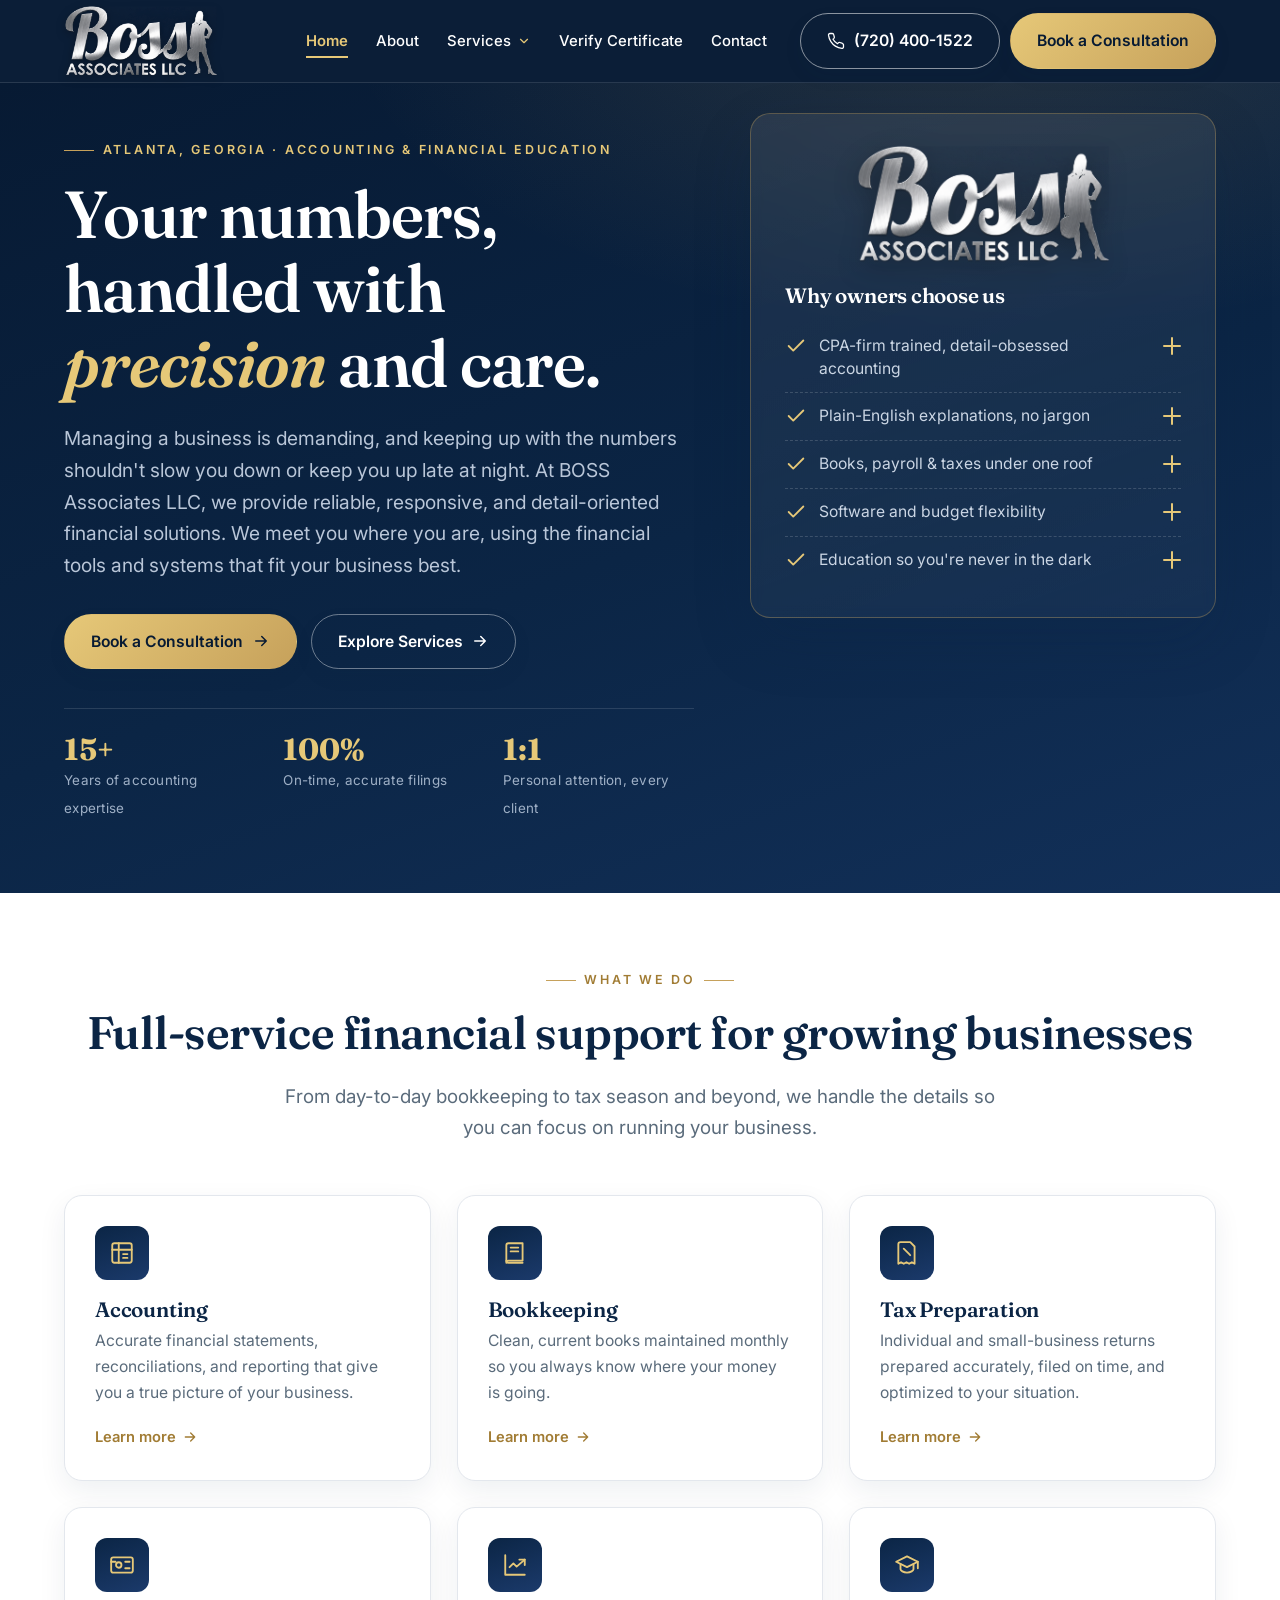
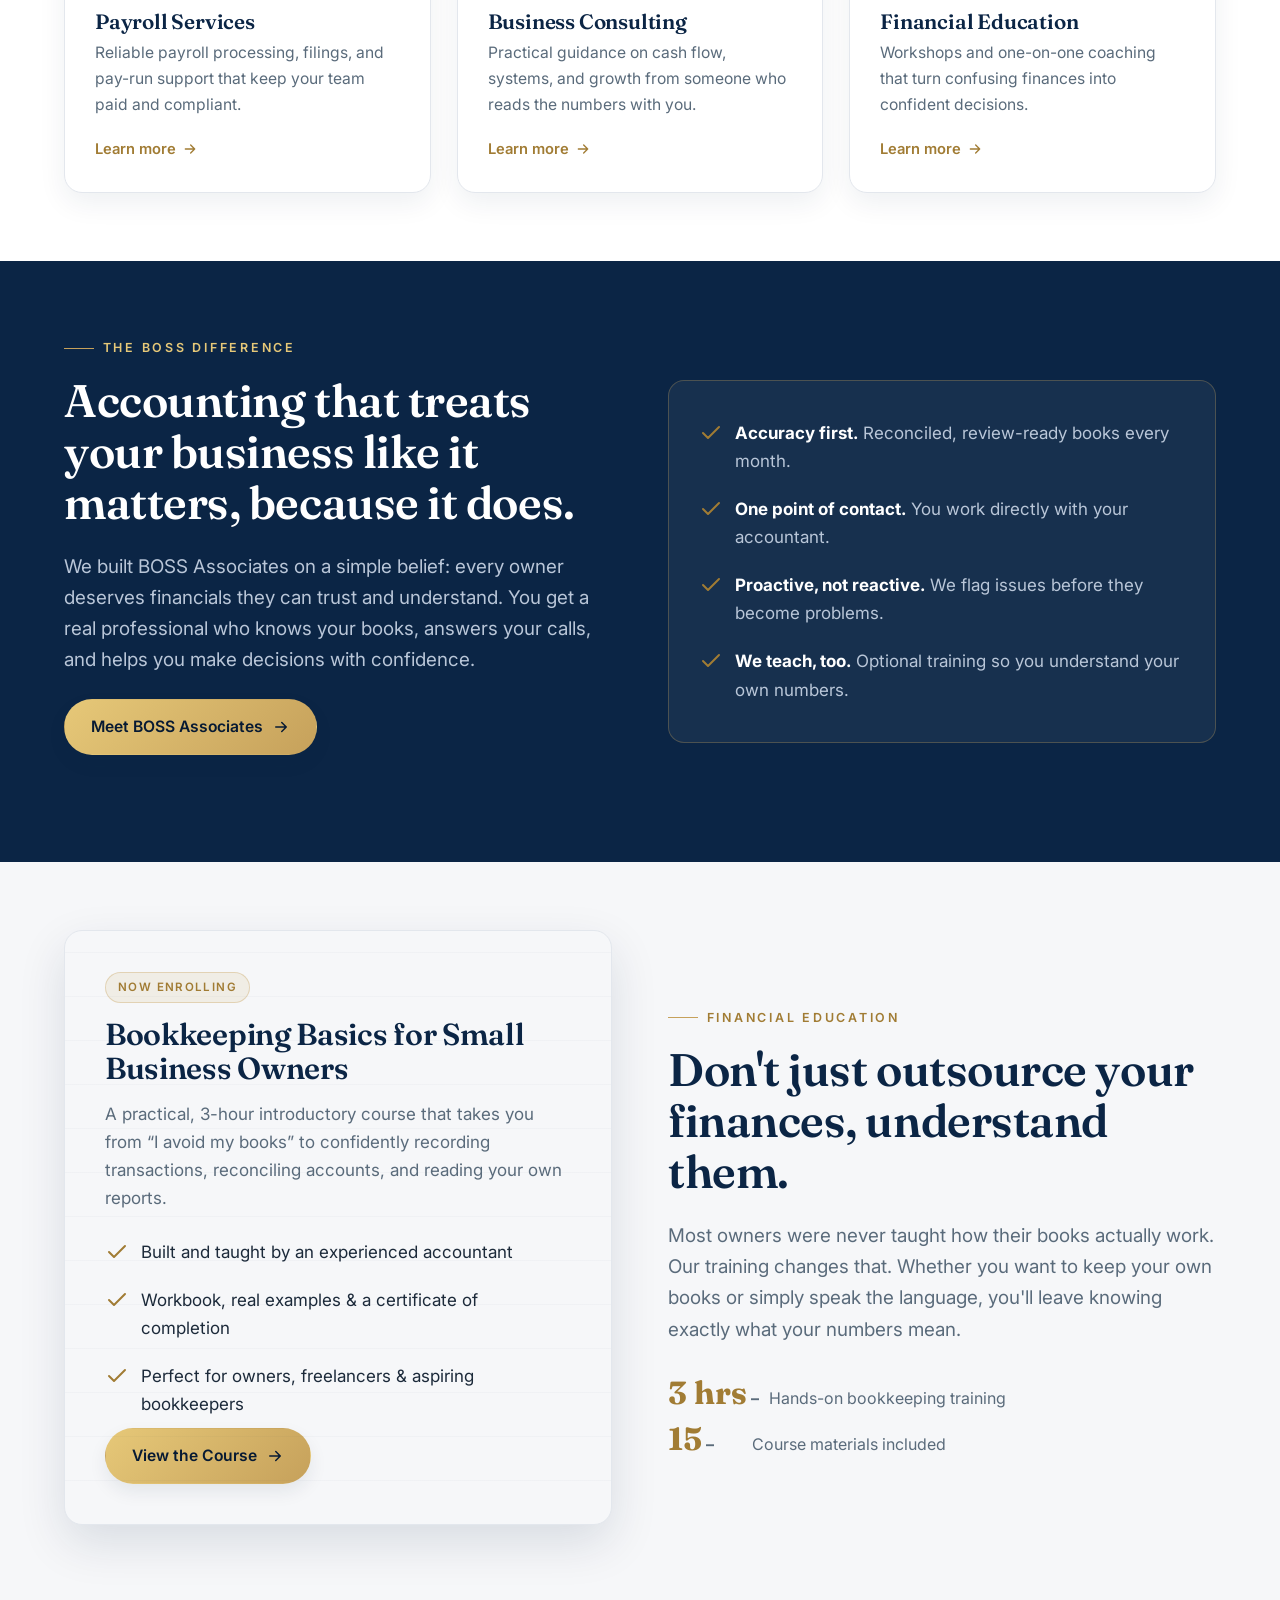
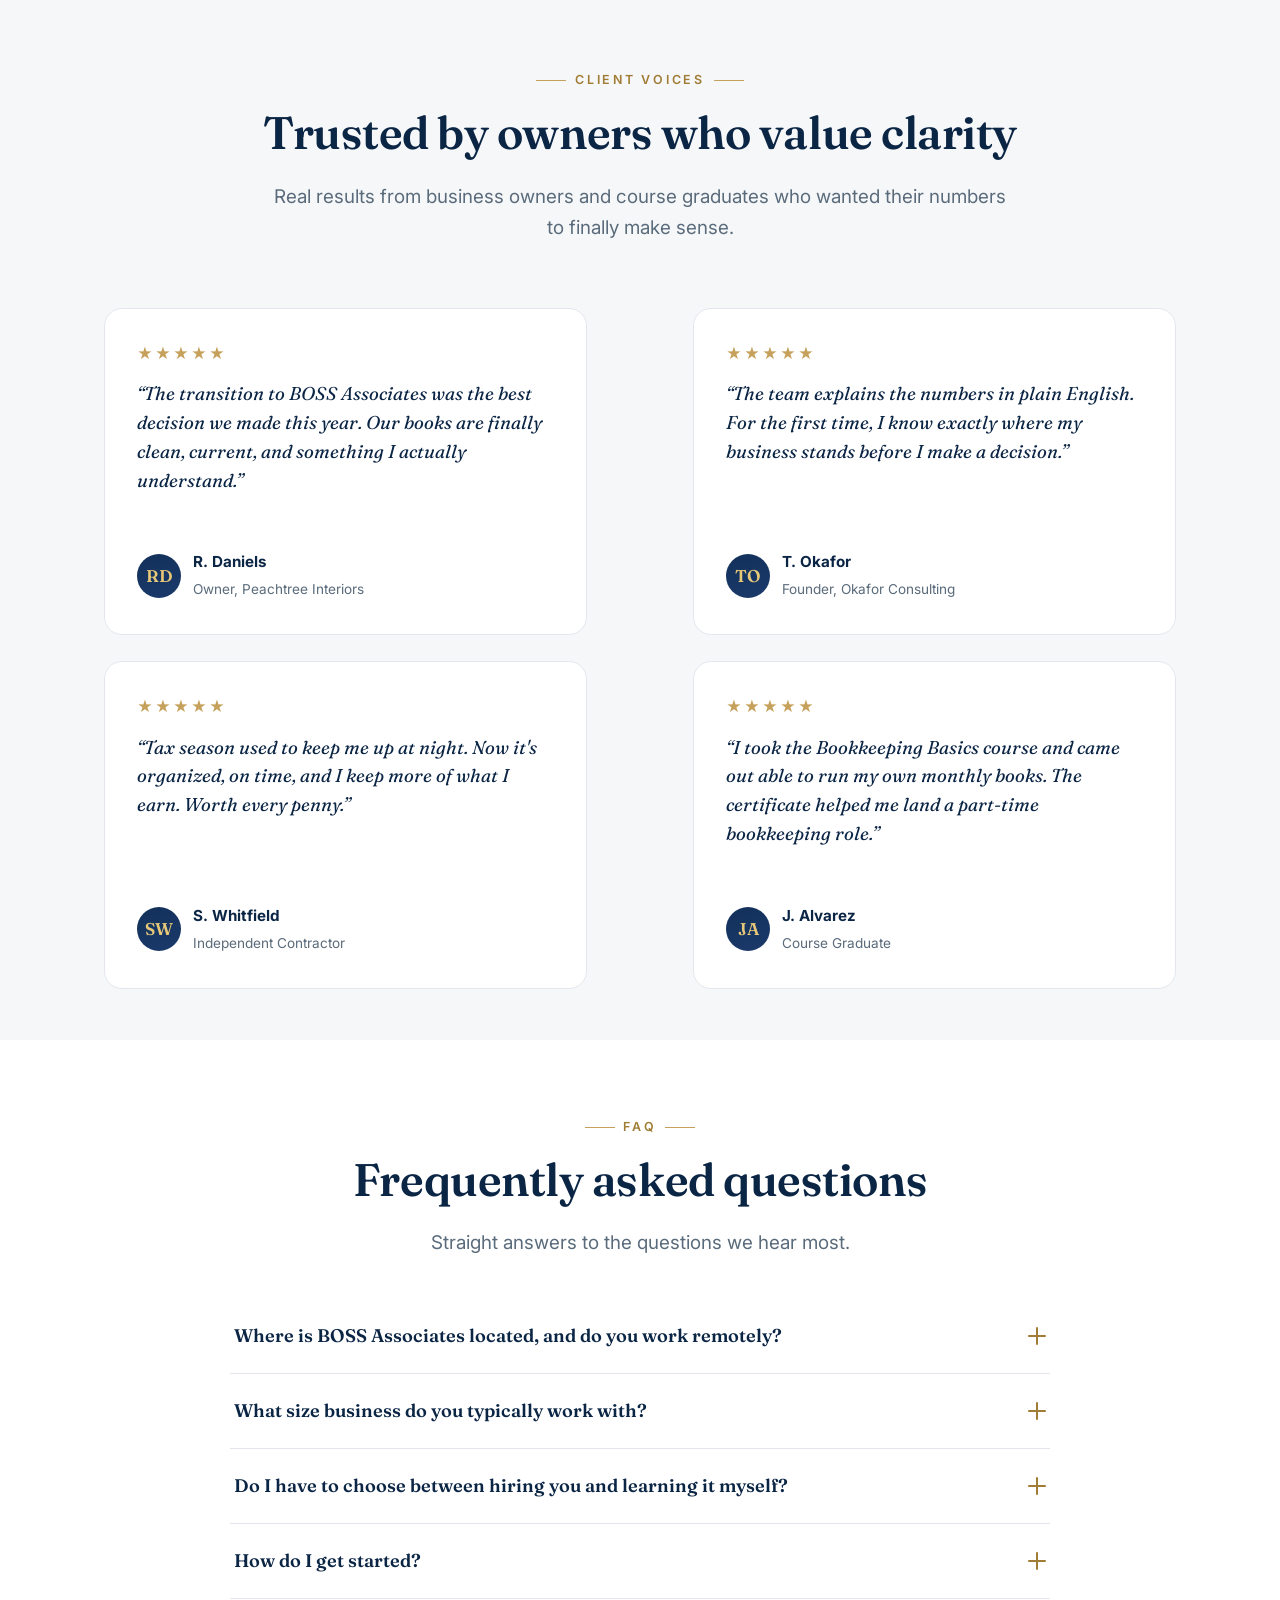
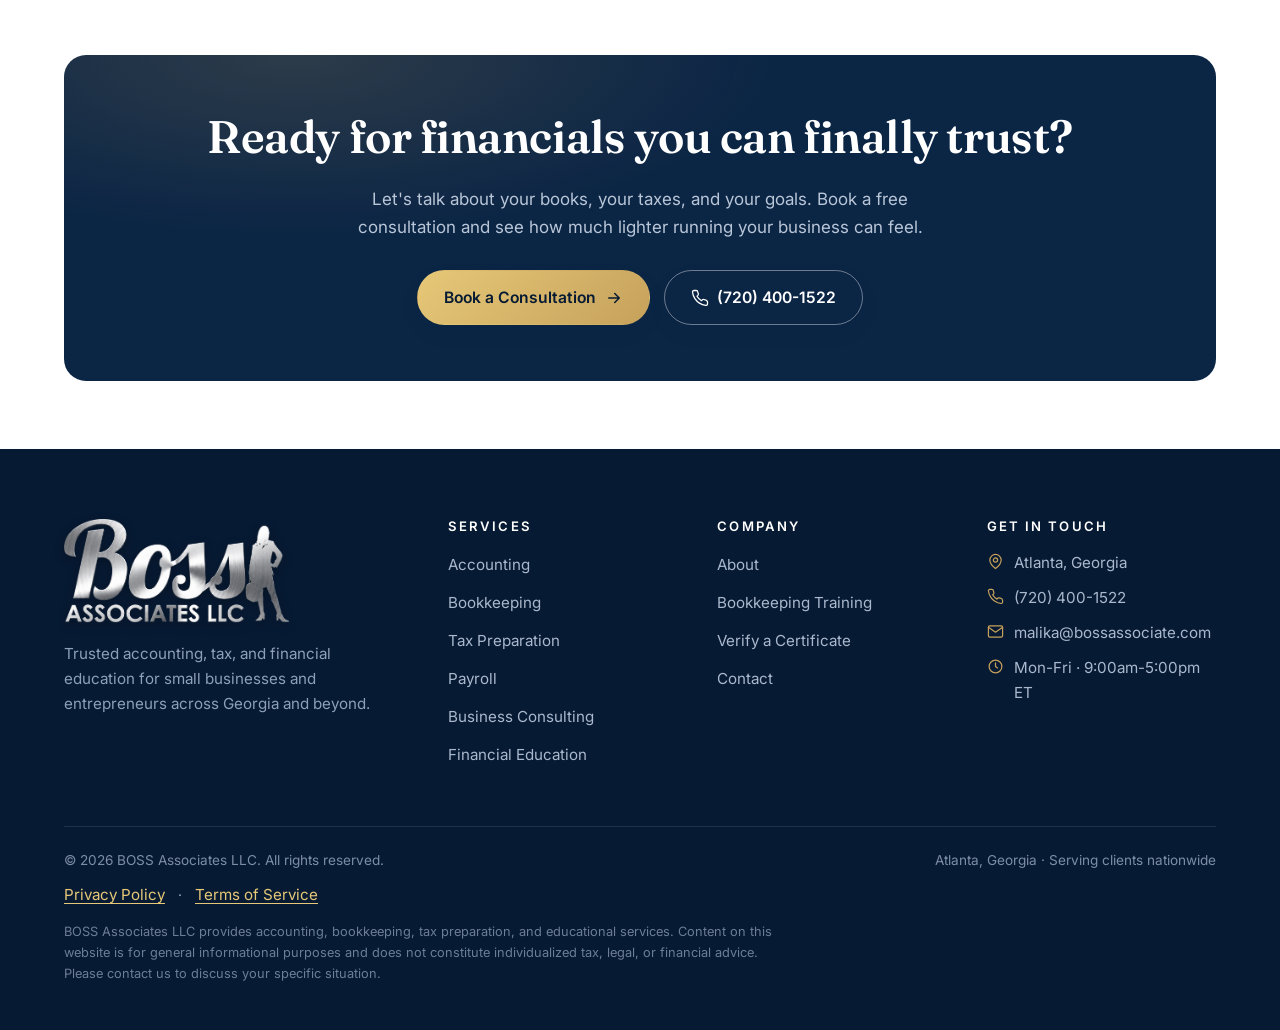
==== commit 14741ab7: "Add Privacy Policy and Terms of Service Add Privacy Policy and Terms of Service" ====
--- a/index.html
+++ b/index.html
@@ -315,6 +315,7 @@
 <span>© <span id="year">2026</span> BOSS Associates LLC. All rights reserved.</span>
 <span>Atlanta, Georgia · Serving clients nationwide</span>
 </div>
+<nav class="footer-legal-links" aria-label="Legal information"><a href="privacy-policy.html">Privacy Policy</a><span aria-hidden="true"> · </span><a href="terms-of-service.html">Terms of Service</a></nav>
 <p class="disclaimer">BOSS Associates LLC provides accounting, bookkeeping, tax preparation, and educational services. Content on this website is for general informational purposes and does not constitute individualized tax, legal, or financial advice. Please contact us to discuss your specific situation.</p>
 </div>
 </footer>
--- a/css/styles.css
+++ b/css/styles.css
@@ -1034,3 +1034,9 @@
   .training-stat { font-size: 0.95rem; }
   .training-stat strong { min-width: 4.25rem; font-size: 1.75rem; }
 }
+
+/* Legal footer links: additive only, original footer layout unchanged */
+.footer-legal-links { margin-top:10px; font-size:.85rem; color:#9DB0C9; }
+.footer-legal-links a { color:var(--gold-lite); text-decoration:underline; text-underline-offset:3px; }
+.footer-legal-links a:hover, .footer-legal-links a:focus-visible { color:#fff; }
+.footer-legal-links span { margin:0 9px; }
